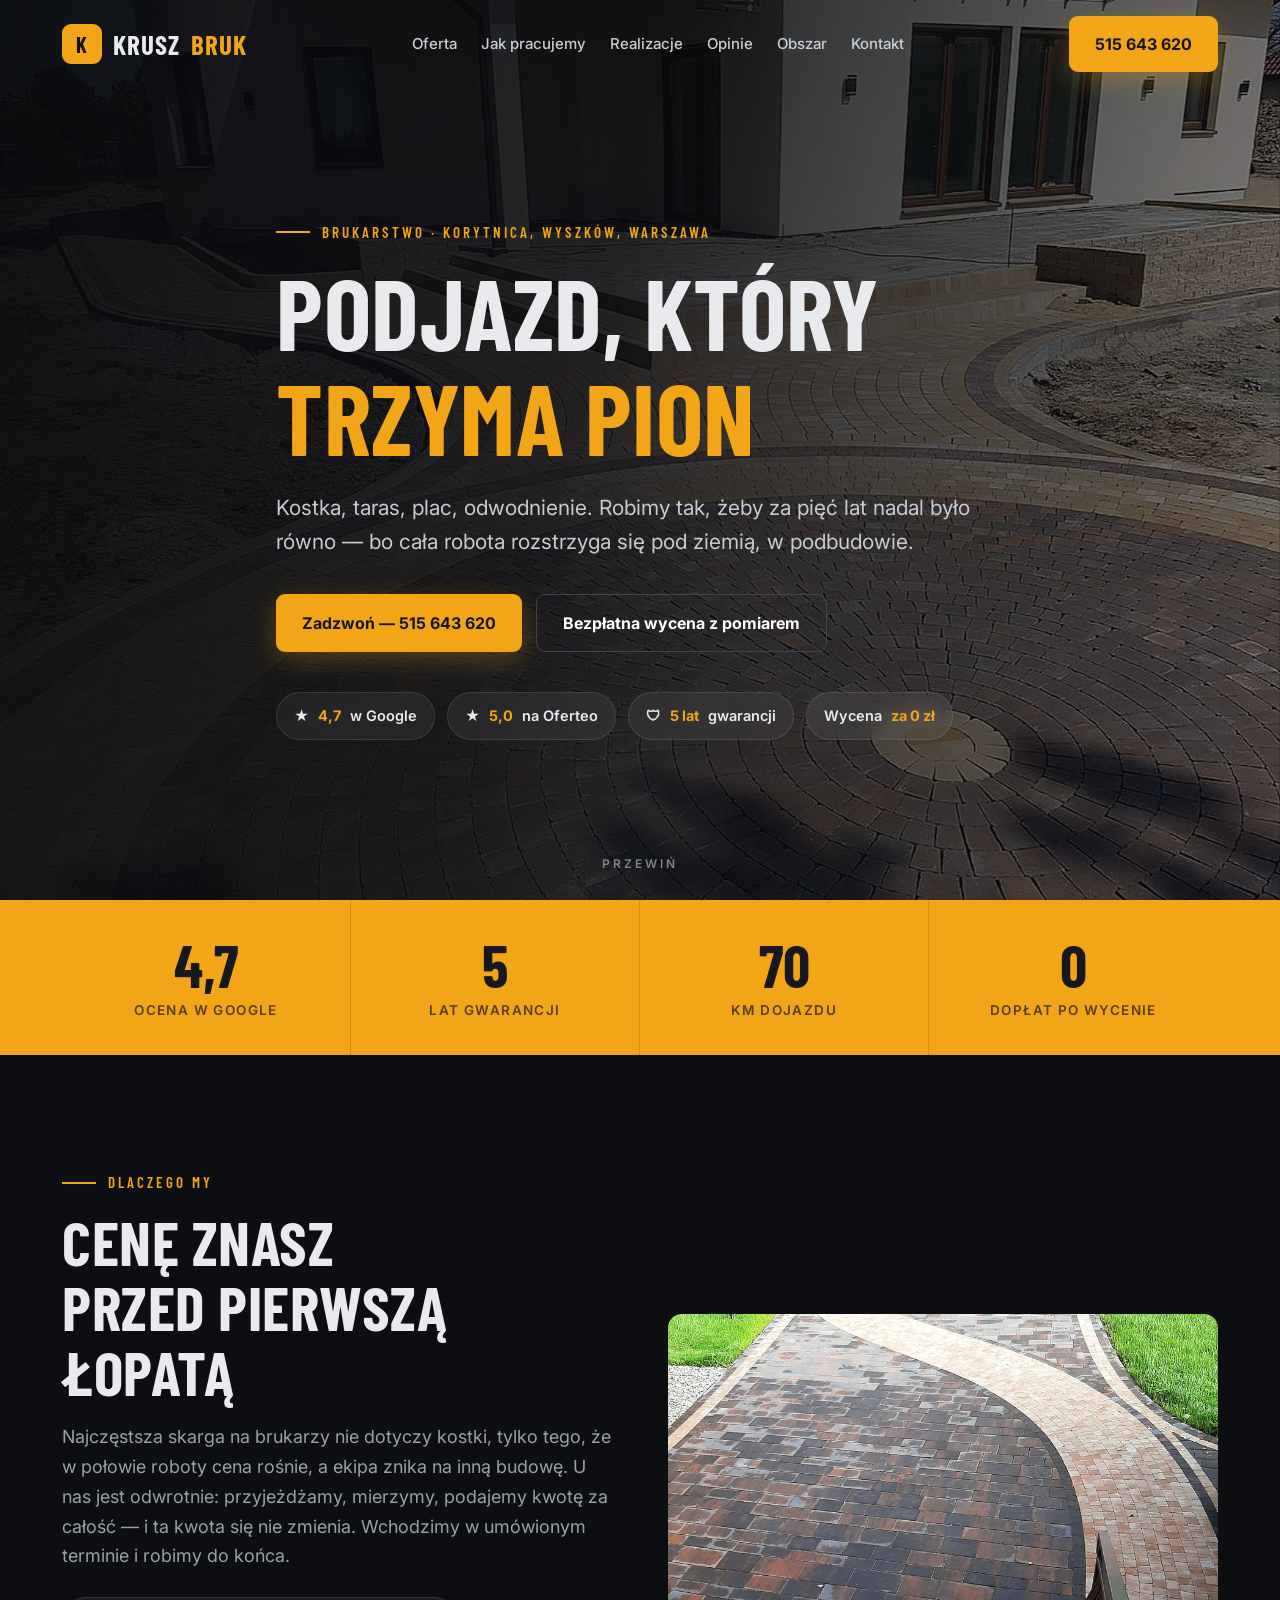
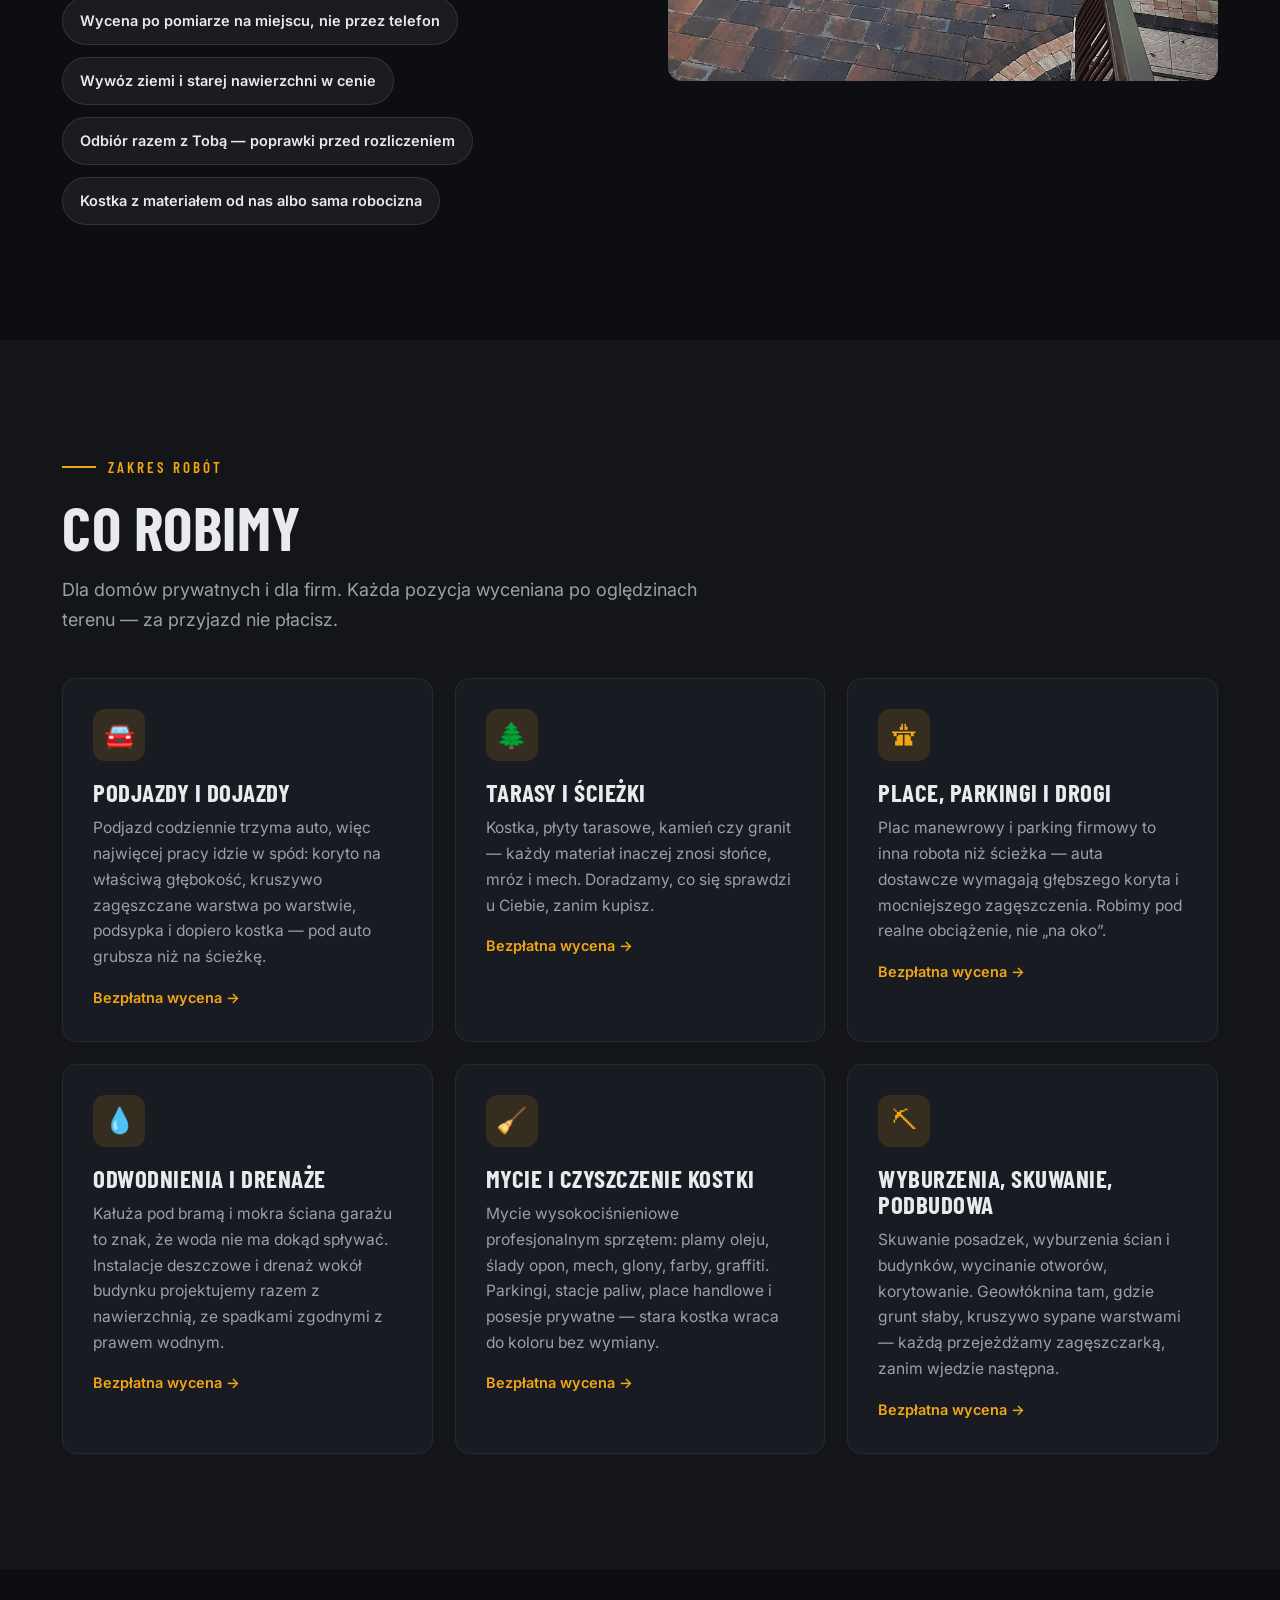
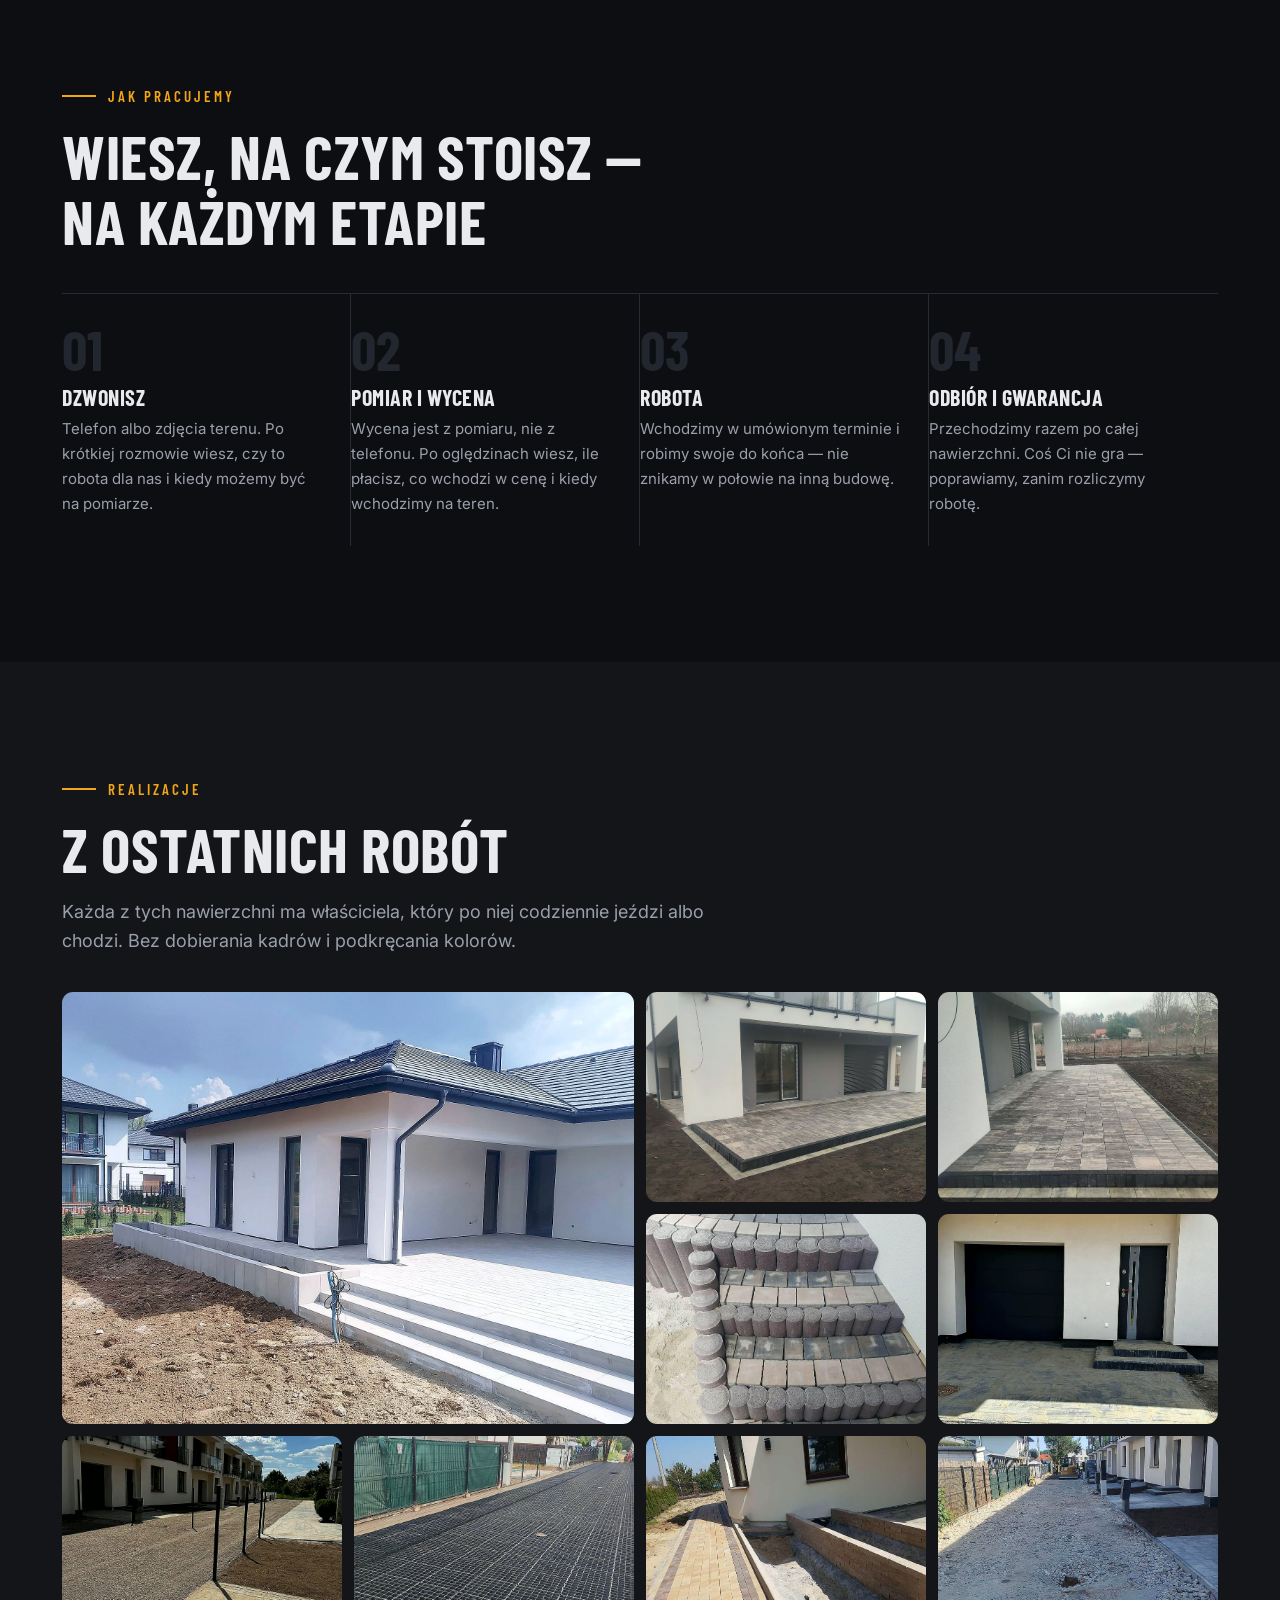
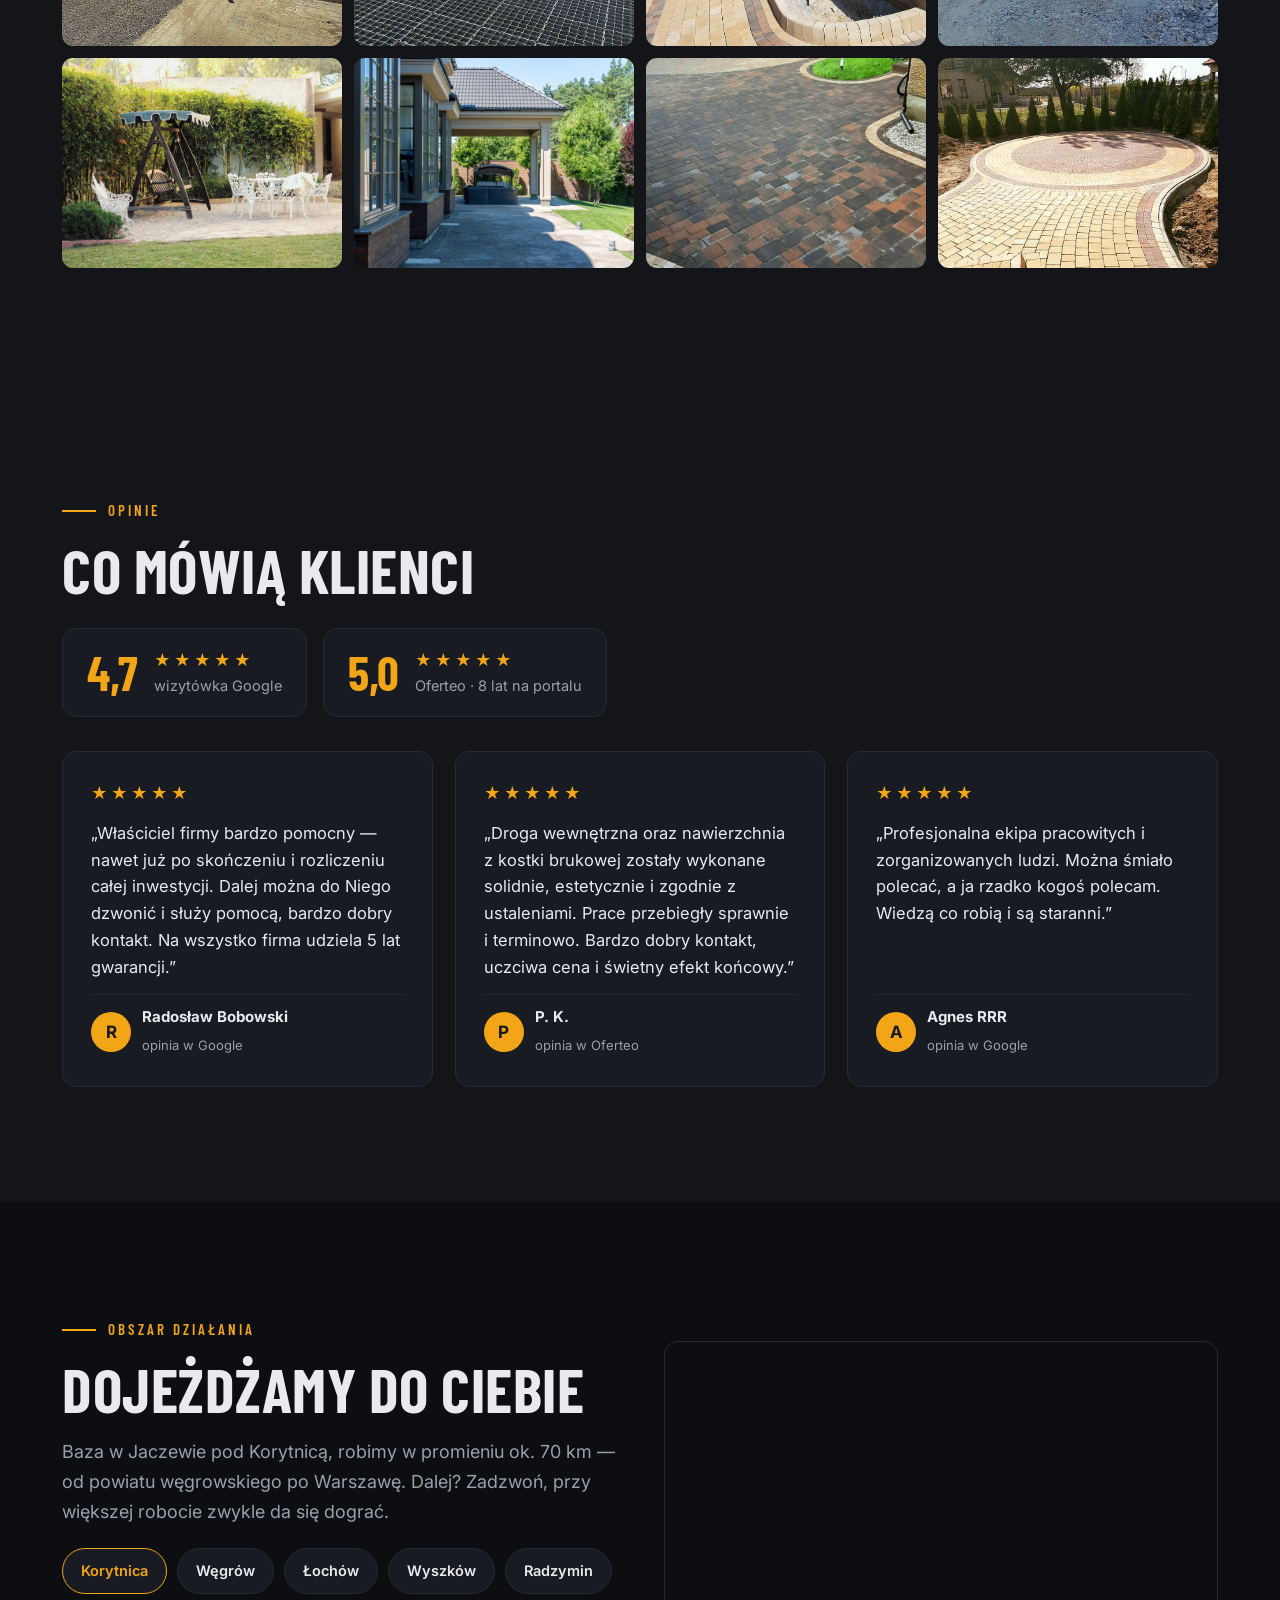
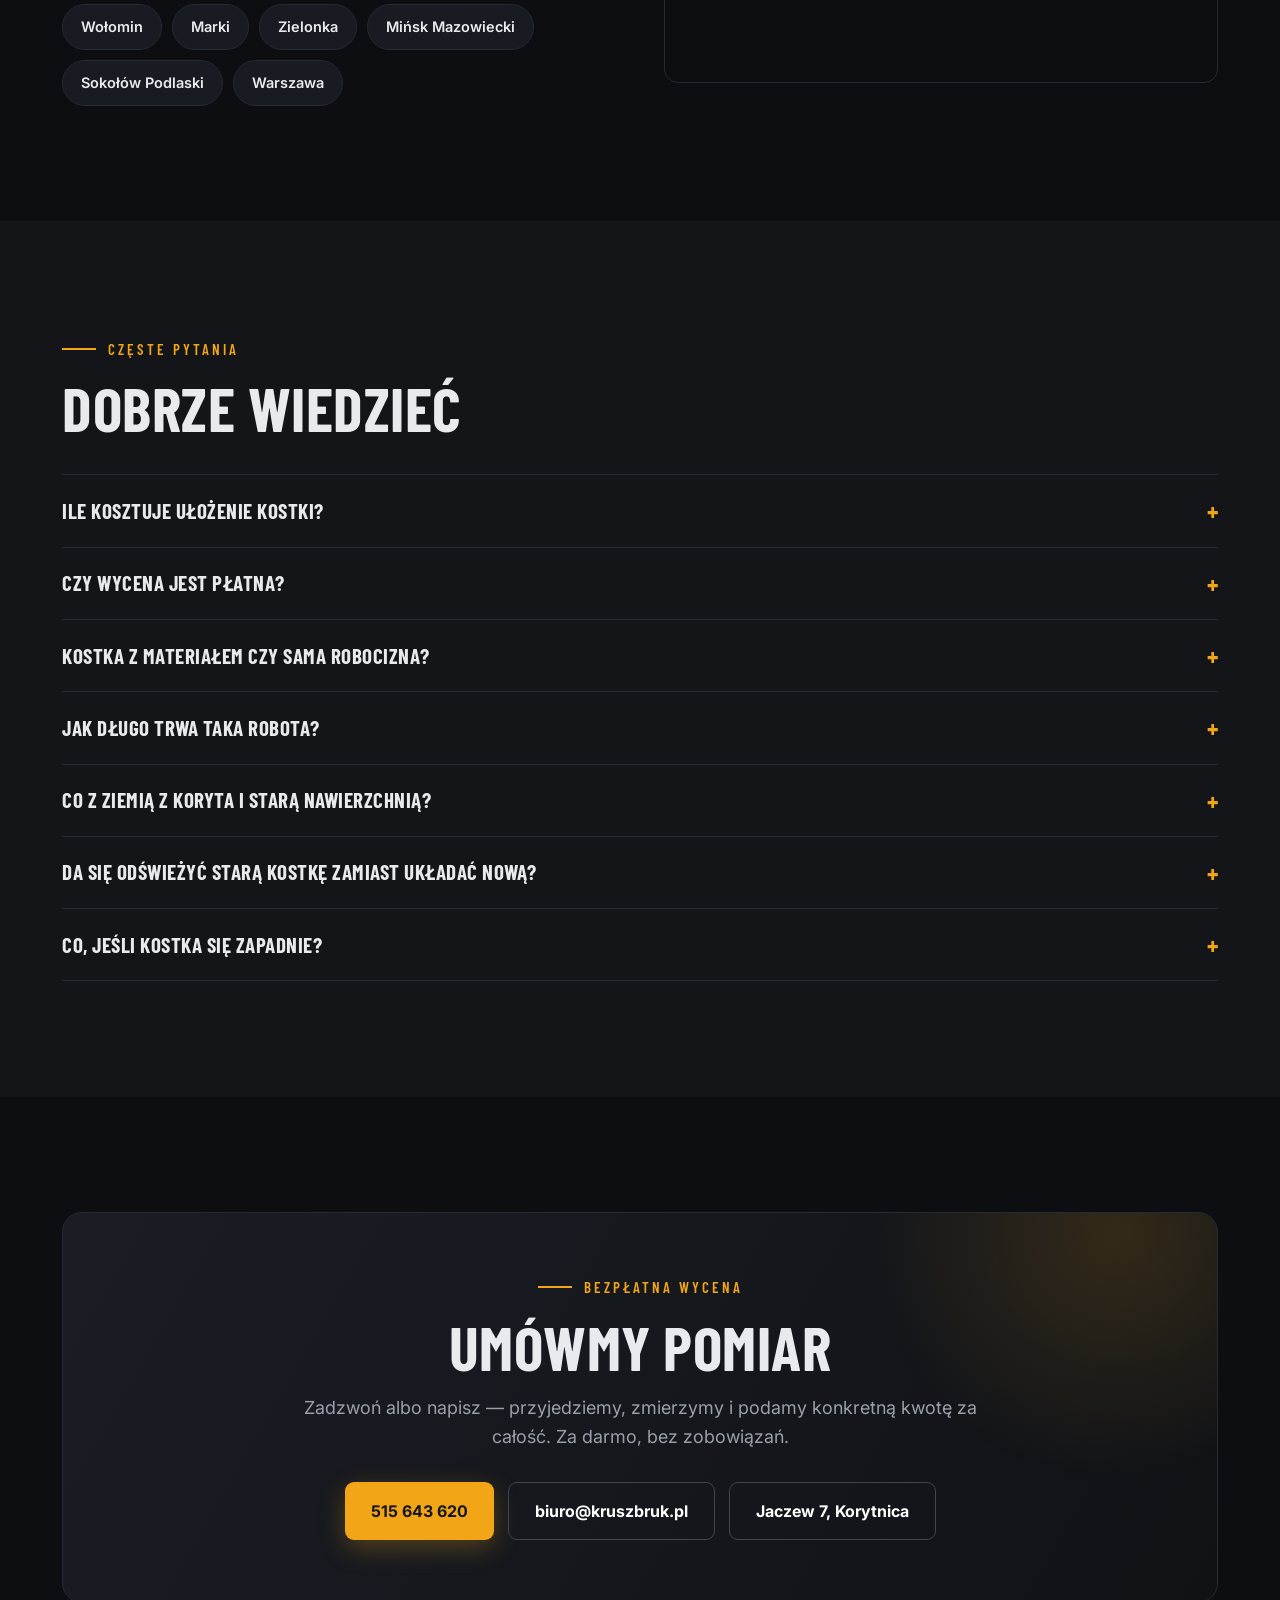
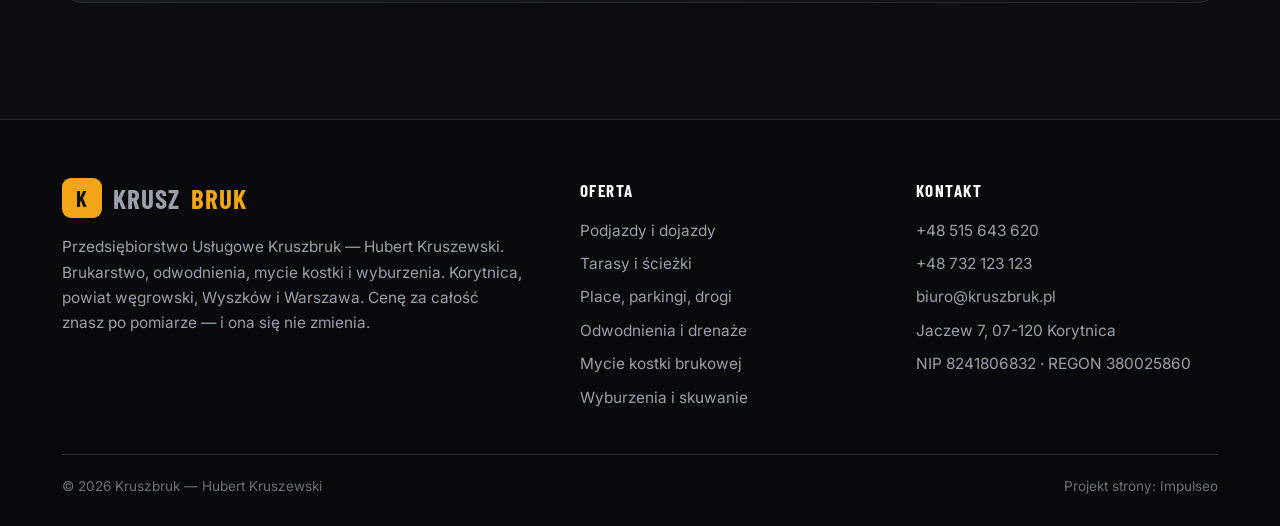
==== v2/index.html @ d5ac6b35 "Demo v2 dla Kruszbruk - pelna oferta z kruszbruk.pl, galeria realizacji, opinie Google+Oferteo Co-Au" ====
<!doctype html>
<html lang="pl">
<head>
<meta charset="utf-8">
<meta name="viewport" content="width=device-width,initial-scale=1">
<title>Kruszbruk — brukarstwo, podjazdy i place | Korytnica, Warszawa i okolice</title>
<meta name="description" content="Kruszbruk — Hubert Kruszewski. Kostka brukowa, podjazdy, tarasy, parkingi, odwodnienia, mycie kostki. Korytnica, Węgrów, Wyszków, Warszawa. Bezpłatna wycena z pomiarem, 5 lat gwarancji.">
<meta property="og:title" content="Kruszbruk — brukarstwo Korytnica i Warszawa">
<meta property="og:description" content="Podjazdy, tarasy, parkingi i odwodnienia z kostki. Cenę znasz po pomiarze — i w trakcie roboty już nie rośnie.">
<meta property="og:image" content="img/og.jpg">
<link rel="icon" href="img/logo.jpg">
<link rel="preconnect" href="https://fonts.googleapis.com">
<link rel="preconnect" href="https://fonts.gstatic.com" crossorigin>
<link href="https://fonts.googleapis.com/css2?family=Barlow+Condensed:wght@500;600;700&family=Inter:wght@400;500;600;700&display=swap" rel="stylesheet">
<style>
:root{
  --bg:#0d0e11; --bg2:#131519; --card:#181b21; --line:#262a33;
  --txt:#e9eaee; --muted:#9aa0ab; --acc:#f2a516; --acc2:#ffc04d;
  --max:1200px; --r:14px;
}
*{box-sizing:border-box;margin:0;padding:0}
html{scroll-behavior:smooth}
body{background:var(--bg);color:var(--txt);font-family:Inter,system-ui,sans-serif;font-size:17px;line-height:1.65;-webkit-font-smoothing:antialiased;overflow-x:hidden}
img{max-width:100%;display:block}
a{color:inherit;text-decoration:none}
.wrap{max-width:var(--max);margin:0 auto;padding:0 22px}
h1,h2,h3,.disp{font-family:'Barlow Condensed',Impact,sans-serif;font-weight:700;line-height:1.05;letter-spacing:.5px;text-transform:uppercase}
h2{font-size:clamp(34px,5.5vw,62px)}
.eyebrow{font-family:'Barlow Condensed',sans-serif;text-transform:uppercase;letter-spacing:3px;font-size:15px;font-weight:600;color:var(--acc);display:flex;align-items:center;gap:12px;margin-bottom:14px}
.eyebrow::before{content:"";width:34px;height:2px;background:var(--acc)}
.lead{color:var(--muted);font-size:18px;max-width:62ch}
section{padding:clamp(64px,9vw,120px) 0;position:relative}

header{position:fixed;inset:0 0 auto 0;z-index:50;transition:.35s;padding:16px 0}
header.on{background:rgba(13,14,17,.93);backdrop-filter:blur(14px);border-bottom:1px solid var(--line);padding:10px 0}
.nav{display:flex;align-items:center;justify-content:space-between;gap:20px;position:relative}
.brand{display:flex;align-items:center;gap:11px;font-family:'Barlow Condensed',sans-serif;font-size:27px;font-weight:700;text-transform:uppercase;letter-spacing:1px}
.brand span{color:var(--acc)}
.brand i{width:40px;height:40px;border-radius:9px;background:var(--acc);display:grid;place-items:center;color:#111;font-style:normal;font-size:22px}
.menu{display:flex;gap:24px;font-size:15px;font-weight:500}
.menu a{color:#c9cdd6;transition:.2s;position:relative;padding:4px 0}
.menu a::after{content:"";position:absolute;left:0;bottom:0;width:0;height:2px;background:var(--acc);transition:.25s}
.menu a:hover{color:#fff}.menu a:hover::after{width:100%}
.btn{display:inline-flex;align-items:center;justify-content:center;gap:9px;font-weight:700;padding:15px 26px;border-radius:9px;transition:.22s;font-size:16px;border:0;cursor:pointer;white-space:nowrap}
.btn-p{background:var(--acc);color:#14161a;box-shadow:0 8px 26px rgba(242,165,22,.28)}
.btn-p:hover{background:var(--acc2);transform:translateY(-2px);box-shadow:0 12px 32px rgba(242,165,22,.4)}
.btn-g{border:1.5px solid #40454f;color:#fff}
.btn-g:hover{border-color:var(--acc);color:var(--acc)}
.burger{display:none;background:none;border:0;color:#fff;font-size:28px;cursor:pointer}

.hero{min-height:100svh;display:flex;align-items:center;position:relative;padding:130px 0 70px;overflow:hidden}
.hero-bg{position:absolute;inset:0;z-index:-2}
.hero-bg img{width:100%;height:100%;object-fit:cover;transform:scale(1.06);animation:kb 22s ease-out forwards}
@keyframes kb{to{transform:scale(1)}}
.hero-bg::after{content:"";position:absolute;inset:0;background:linear-gradient(105deg,rgba(10,11,14,.96) 0%,rgba(10,11,14,.87) 45%,rgba(10,11,14,.42) 100%)}
.hero h1{font-size:clamp(44px,8vw,100px);margin:8px 0 22px;max-width:16ch}
.hero h1 em{font-style:normal;color:var(--acc);display:block}
.hero p{font-size:clamp(17px,2vw,21px);color:#c6cad2;max-width:56ch;margin-bottom:34px}
.hero-cta{display:flex;gap:14px;flex-wrap:wrap;margin-bottom:40px}
.badges{display:flex;gap:12px;flex-wrap:wrap}
.badge{display:flex;align-items:center;gap:9px;background:rgba(255,255,255,.06);border:1px solid rgba(255,255,255,.11);backdrop-filter:blur(8px);padding:11px 17px;border-radius:100px;font-size:14.5px;font-weight:600}
.badge b{color:var(--acc)}
.scroll-hint{position:absolute;bottom:26px;left:50%;transform:translateX(-50%);font-size:12px;letter-spacing:3px;color:#7d838f;text-transform:uppercase;font-weight:600;animation:bob 2.2s infinite}
@keyframes bob{0%,100%{transform:translate(-50%,0)}50%{transform:translate(-50%,9px)}}

.stats{background:var(--acc);color:#16181c}
.stats .wrap{display:grid;grid-template-columns:repeat(4,1fr)}
.stat{padding:34px 18px;text-align:center;border-right:1px solid rgba(0,0,0,.13)}
.stat:last-child{border-right:0}
.stat .n{font-family:'Barlow Condensed',sans-serif;font-size:clamp(38px,5vw,60px);font-weight:700;line-height:1}
.stat .l{font-size:13.5px;font-weight:600;text-transform:uppercase;letter-spacing:1.4px;opacity:.72;margin-top:5px}

.grid{display:grid;gap:22px}
.g3{grid-template-columns:repeat(3,1fr)}
.g2{grid-template-columns:repeat(2,1fr)}
.card{background:var(--card);border:1px solid var(--line);border-radius:var(--r);padding:30px;transition:.28s;position:relative;overflow:hidden}
.card::before{content:"";position:absolute;left:0;top:0;height:3px;width:0;background:var(--acc);transition:.35s}
.card:hover{transform:translateY(-6px);border-color:#3a404b;background:#1c1f26}
.card:hover::before{width:100%}
.card .ico{width:52px;height:52px;border-radius:12px;background:rgba(242,165,22,.13);color:var(--acc);display:grid;place-items:center;font-size:25px;margin-bottom:18px}
.card h3{font-size:25px;margin-bottom:10px}
.card p{color:var(--muted);font-size:15.6px}
.card .more{color:var(--acc);font-weight:600;font-size:14.5px;margin-top:16px;display:inline-block}

.steps{counter-reset:s;display:grid;grid-template-columns:repeat(4,1fr);border-top:1px solid var(--line)}
.step{padding:30px 26px 30px 0;border-right:1px solid var(--line)}
.step:last-child{border-right:0}
.step::before{counter-increment:s;content:"0" counter(s);font-family:'Barlow Condensed',sans-serif;font-size:56px;font-weight:700;color:#22262e;line-height:.9;display:block;margin-bottom:12px;transition:.3s}
.step:hover::before{color:var(--acc)}
.step h3{font-size:22px;margin-bottom:8px}
.step p{color:var(--muted);font-size:15px}

.gal{display:grid;grid-template-columns:repeat(4,1fr);gap:12px}
.gi{position:relative;overflow:hidden;border-radius:11px;cursor:pointer;aspect-ratio:4/3;background:#1a1d23}
.gi img{width:100%;height:100%;object-fit:cover;transition:.55s}
.gi:hover img{transform:scale(1.09)}
.gi::after{content:"";position:absolute;inset:0;background:linear-gradient(transparent 55%,rgba(0,0,0,.75));opacity:0;transition:.35s}
.gi:hover::after{opacity:1}
.gi.big{grid-column:span 2;grid-row:span 2;aspect-ratio:auto}
.gi .tag{position:absolute;left:14px;bottom:12px;font-size:13.5px;font-weight:600;opacity:0;transform:translateY(8px);transition:.35s;z-index:2}
.gi:hover .tag{opacity:1;transform:none}

.op{background:var(--bg2)}
.rev{background:var(--card);border:1px solid var(--line);border-radius:var(--r);padding:28px;display:flex;flex-direction:column;gap:14px}
.stars{color:var(--acc);letter-spacing:3px;font-size:16px}
.rev p{font-size:16.5px;line-height:1.62}
.rev .who{display:flex;align-items:center;gap:11px;margin-top:auto;padding-top:10px;border-top:1px solid var(--line)}
.av{width:40px;height:40px;border-radius:50%;background:var(--acc);color:#16181c;display:grid;place-items:center;font-weight:700;flex:0 0 auto}
.who b{display:block;font-size:15px}
.who span{font-size:13px;color:var(--muted)}
.scores{display:flex;gap:16px;flex-wrap:wrap;margin:26px 0 34px}
.gscore{display:flex;align-items:center;gap:16px;background:var(--card);border:1px solid var(--line);border-radius:var(--r);padding:18px 24px}
.gscore .big{font-family:'Barlow Condensed',sans-serif;font-size:48px;font-weight:700;line-height:1;color:var(--acc)}

.faq{border-top:1px solid var(--line)}
.q{border-bottom:1px solid var(--line);padding:22px 0;cursor:pointer}
.q h3{font-size:21px;display:flex;justify-content:space-between;align-items:center;gap:16px;transition:.2s}
.q h3 i{font-style:normal;color:var(--acc);font-size:26px;transition:.3s;flex:0 0 auto}
.q.open h3 i{transform:rotate(45deg)}
.q:hover h3{color:var(--acc)}
.q .a{max-height:0;overflow:hidden;transition:.4s;color:var(--muted)}
.q.open .a{max-height:400px;padding-top:12px}

.cta{background:linear-gradient(120deg,#1a1d24,#101216);border:1px solid var(--line);border-radius:20px;padding:clamp(34px,5vw,62px);text-align:center;position:relative;overflow:hidden}
.cta::before{content:"";position:absolute;width:520px;height:520px;background:radial-gradient(circle,rgba(242,165,22,.15),transparent 68%);top:-240px;right:-160px}
.cta h2{margin-bottom:14px}
.cta .lead{margin:0 auto 30px}
.cta .eyebrow{justify-content:center}

.area{display:flex;flex-wrap:wrap;gap:10px;margin-top:22px}
.chip{border:1px solid var(--line);background:var(--card);padding:10px 18px;border-radius:100px;font-size:14.5px;font-weight:600}
.chip.hot{border-color:var(--acc);color:var(--acc)}

footer{background:#08090b;border-top:1px solid var(--line);padding:56px 0 28px}
.fgrid{display:grid;grid-template-columns:1.6fr 1fr 1fr;gap:34px;margin-bottom:36px}
footer h4{font-family:'Barlow Condensed',sans-serif;text-transform:uppercase;letter-spacing:1.5px;font-size:17px;margin-bottom:14px;color:#fff}
footer a,footer p,footer li{color:var(--muted);font-size:15.4px}
footer a:hover{color:var(--acc)}
footer li{list-style:none;margin-bottom:8px}
.fbot{border-top:1px solid var(--line);padding-top:20px;display:flex;justify-content:space-between;flex-wrap:wrap;gap:10px;font-size:13.6px;color:#6b7079}

.callbar{position:fixed;left:0;right:0;bottom:0;z-index:60;display:none;gap:1px;background:var(--line)}
.callbar a{flex:1;padding:15px;text-align:center;font-weight:700;background:var(--acc);color:#14161a;font-size:16px}
.callbar a.alt{background:#1b1e25;color:#fff}

.lb{position:fixed;inset:0;background:rgba(6,7,9,.96);z-index:100;display:none;align-items:center;justify-content:center;padding:24px}
.lb.on{display:flex}
.lb img{max-width:94vw;max-height:88vh;border-radius:10px}
.lb .x{position:absolute;top:20px;right:26px;font-size:38px;color:#fff;cursor:pointer;line-height:1}
.lb .nv{position:absolute;top:50%;transform:translateY(-50%);font-size:44px;color:#fff;cursor:pointer;padding:14px;user-select:none;opacity:.75}
.lb .nv:hover{opacity:1}
.lb .prev{left:14px}.lb .next{right:14px}

.rv{opacity:0;transform:translateY(26px);transition:.7s cubic-bezier(.2,.7,.3,1)}
.rv.in{opacity:1;transform:none}

@media(max-width:960px){
  .g3,.g2{grid-template-columns:1fr}
  .steps{grid-template-columns:1fr 1fr}
  .step{border-right:0;border-bottom:1px solid var(--line);padding-right:18px}
  .gal{grid-template-columns:1fr 1fr}
  .gi.big{grid-column:span 2;grid-row:span 1;aspect-ratio:4/3}
  .fgrid{grid-template-columns:1fr}
  .menu{display:none}
  .nav>.btn{display:none}
  .burger{display:block}
  .callbar{display:flex}
  body{padding-bottom:54px}
  .stats .wrap{grid-template-columns:1fr 1fr}
  .stat{border-bottom:1px solid rgba(0,0,0,.13)}
  .menu.open{display:flex;position:absolute;top:58px;left:0;right:0;flex-direction:column;background:#101217;border:1px solid var(--line);border-radius:12px;padding:18px 22px;gap:14px}
}
</style>
</head>
<body>

<header id="hd">
  <div class="wrap nav">
    <a href="#" class="brand"><i>K</i>Krusz<span>bruk</span></a>
    <nav class="menu" id="mn">
      <a href="#oferta">Oferta</a>
      <a href="#jak">Jak pracujemy</a>
      <a href="#realizacje">Realizacje</a>
      <a href="#opinie">Opinie</a>
      <a href="#obszar">Obszar</a>
      <a href="#kontakt">Kontakt</a>
    </nav>
    <a href="tel:+48515643620" class="btn btn-p">515 643 620</a>
    <button class="burger" onclick="document.getElementById('mn').classList.toggle('open')">&#9776;</button>
  </div>
</header>

<div class="hero">
  <div class="hero-bg"><img src="img/hero.jpg" alt="Podjazd z kostki brukowej — realizacja Kruszbruk"></div>
  <div class="wrap">
    <div class="eyebrow">Brukarstwo &middot; Korytnica, Wyszków, Warszawa</div>
    <h1>Podjazd, który<em>trzyma pion</em></h1>
    <p>Kostka, taras, plac, odwodnienie. Robimy tak, żeby za pięć lat nadal było równo — bo cała robota rozstrzyga się pod ziemią, w podbudowie.</p>
    <div class="hero-cta">
      <a href="tel:+48515643620" class="btn btn-p">Zadzwoń — 515 643 620</a>
      <a href="#kontakt" class="btn btn-g">Bezpłatna wycena z pomiarem</a>
    </div>
    <div class="badges">
      <div class="badge">&#9733; <b>4,7</b> w Google</div>
      <div class="badge">&#9733; <b>5,0</b> na Oferteo</div>
      <div class="badge">&#128737; <b>5 lat</b> gwarancji</div>
      <div class="badge">Wycena <b>za 0 zł</b></div>
    </div>
  </div>
  <div class="scroll-hint">przewiń</div>
</div>

<div class="stats">
  <div class="wrap">
    <div class="stat"><div class="n" data-c="4.7">0</div><div class="l">ocena w Google</div></div>
    <div class="stat"><div class="n" data-c="5">0</div><div class="l">lat gwarancji</div></div>
    <div class="stat"><div class="n" data-c="70">0</div><div class="l">km dojazdu</div></div>
    <div class="stat"><div class="n" data-c="0">0</div><div class="l">dopłat po wycenie</div></div>
  </div>
</div>

<section>
  <div class="wrap grid g2" style="align-items:center;gap:56px">
    <div class="rv">
      <div class="eyebrow">Dlaczego my</div>
      <h2>Cenę znasz<br>przed pierwszą łopatą</h2>
      <p class="lead" style="margin-top:18px">Najczęstsza skarga na brukarzy nie dotyczy kostki, tylko tego, że w połowie roboty cena rośnie, a ekipa znika na inną budowę. U nas jest odwrotnie: przyjeżdżamy, mierzymy, podajemy kwotę za całość — i ta kwota się nie zmienia. Wchodzimy w umówionym terminie i robimy do końca.</p>
      <div class="grid" style="gap:12px;margin-top:26px">
        <div class="badge" style="width:fit-content">Wycena po pomiarze na miejscu, nie przez telefon</div>
        <div class="badge" style="width:fit-content">Wywóz ziemi i starej nawierzchni w cenie</div>
        <div class="badge" style="width:fit-content">Odbiór razem z Tobą — poprawki przed rozliczeniem</div>
        <div class="badge" style="width:fit-content">Kostka z materiałem od nas albo sama robocizna</div>
      </div>
    </div>
    <div class="rv"><img src="img/about.jpg" alt="Ekipa Kruszbruk przy układaniu kostki brukowej" style="border-radius:var(--r);width:100%"></div>
  </div>
</section>

<section id="oferta" style="background:var(--bg2)">
  <div class="wrap">
    <div class="rv" style="margin-bottom:44px">
      <div class="eyebrow">Zakres robót</div>
      <h2>Co robimy</h2>
      <p class="lead" style="margin-top:16px">Dla domów prywatnych i dla firm. Każda pozycja wyceniana po oględzinach terenu — za przyjazd nie płacisz.</p>
    </div>
    <div class="grid g3">
      <div class="card rv"><div class="ico">&#128664;</div><h3>Podjazdy i dojazdy</h3><p>Podjazd codziennie trzyma auto, więc najwięcej pracy idzie w spód: koryto na właściwą głębokość, kruszywo zagęszczane warstwa po warstwie, podsypka i dopiero kostka — pod auto grubsza niż na ścieżkę.</p><span class="more">Bezpłatna wycena &rarr;</span></div>
      <div class="card rv"><div class="ico">&#127794;</div><h3>Tarasy i ścieżki</h3><p>Kostka, płyty tarasowe, kamień czy granit — każdy materiał inaczej znosi słońce, mróz i mech. Doradzamy, co się sprawdzi u Ciebie, zanim kupisz.</p><span class="more">Bezpłatna wycena &rarr;</span></div>
      <div class="card rv"><div class="ico">&#128739;</div><h3>Place, parkingi i drogi</h3><p>Plac manewrowy i parking firmowy to inna robota niż ścieżka — auta dostawcze wymagają głębszego koryta i mocniejszego zagęszczenia. Robimy pod realne obciążenie, nie „na oko”.</p><span class="more">Bezpłatna wycena &rarr;</span></div>
      <div class="card rv"><div class="ico">&#128167;</div><h3>Odwodnienia i drenaże</h3><p>Kałuża pod bramą i mokra ściana garażu to znak, że woda nie ma dokąd spływać. Instalacje deszczowe i drenaż wokół budynku projektujemy razem z nawierzchnią, ze spadkami zgodnymi z prawem wodnym.</p><span class="more">Bezpłatna wycena &rarr;</span></div>
      <div class="card rv"><div class="ico">&#129529;</div><h3>Mycie i czyszczenie kostki</h3><p>Mycie wysokociśnieniowe profesjonalnym sprzętem: plamy oleju, ślady opon, mech, glony, farby, graffiti. Parkingi, stacje paliw, place handlowe i posesje prywatne — stara kostka wraca do koloru bez wymiany.</p><span class="more">Bezpłatna wycena &rarr;</span></div>
      <div class="card rv"><div class="ico">&#9935;</div><h3>Wyburzenia, skuwanie, podbudowa</h3><p>Skuwanie posadzek, wyburzenia ścian i budynków, wycinanie otworów, korytowanie. Geowłóknina tam, gdzie grunt słaby, kruszywo sypane warstwami — każdą przejeżdżamy zagęszczarką, zanim wjedzie następna.</p><span class="more">Bezpłatna wycena &rarr;</span></div>
    </div>
  </div>
</section>

<section id="jak">
  <div class="wrap">
    <div class="rv" style="margin-bottom:40px">
      <div class="eyebrow">Jak pracujemy</div>
      <h2>Wiesz, na czym stoisz —<br>na każdym etapie</h2>
    </div>
    <div class="steps rv">
      <div class="step"><h3>Dzwonisz</h3><p>Telefon albo zdjęcia terenu. Po krótkiej rozmowie wiesz, czy to robota dla nas i kiedy możemy być na pomiarze.</p></div>
      <div class="step"><h3>Pomiar i wycena</h3><p>Wycena jest z pomiaru, nie z telefonu. Po oględzinach wiesz, ile płacisz, co wchodzi w cenę i kiedy wchodzimy na teren.</p></div>
      <div class="step"><h3>Robota</h3><p>Wchodzimy w umówionym terminie i robimy swoje do końca — nie znikamy w połowie na inną budowę.</p></div>
      <div class="step"><h3>Odbiór i gwarancja</h3><p>Przechodzimy razem po całej nawierzchni. Coś Ci nie gra — poprawiamy, zanim rozliczymy robotę.</p></div>
    </div>
  </div>
</section>

<section id="realizacje" style="background:var(--bg2)">
  <div class="wrap">
    <div class="rv" style="margin-bottom:36px">
      <div class="eyebrow">Realizacje</div>
      <h2>Z ostatnich robót</h2>
      <p class="lead" style="margin-top:16px">Każda z tych nawierzchni ma właściciela, który po niej codziennie jeździ albo chodzi. Bez dobierania kadrów i podkręcania kolorów.</p>
    </div>
    <div class="gal rv" id="gal">
      <div class="gi big"><img src="img/g3.jpg" alt="Podjazd z kostki brukowej"><span class="tag">Podjazd do garażu</span></div>
      <div class="gi"><img src="img/g4.jpg" alt="Taras z kostki brukowej"><span class="tag">Taras</span></div>
      <div class="gi"><img src="img/g5.jpg" alt="Ścieżka wokół domu z kostki"><span class="tag">Ścieżka wokół domu</span></div>
      <div class="gi"><img src="img/g6.jpg" alt="Plac utwardzony kostką"><span class="tag">Plac</span></div>
      <div class="gi"><img src="img/g7.jpg" alt="Dojazd do posesji"><span class="tag">Dojazd do posesji</span></div>
      <div class="gi"><img src="img/g8.jpg" alt="Obrzeża i palisada"><span class="tag">Obrzeża i palisady</span></div>
      <div class="gi"><img src="img/g9.jpg" alt="Kostka brukowa przy domu"><span class="tag">Otoczenie domu</span></div>
      <div class="gi"><img src="img/g10.jpg" alt="Parking z kostki brukowej"><span class="tag">Parking</span></div>
      <div class="gi"><img src="img/g11.jpg" alt="Podjazd z kostki brukowej"><span class="tag">Podjazd</span></div>
      <div class="gi"><img src="img/g12.jpg" alt="Nawierzchnia z kostki"><span class="tag">Nawierzchnia</span></div>
      <div class="gi"><img src="img/g14.jpg" alt="Realizacja Kruszbruk"><span class="tag">Realizacja</span></div>
      <div class="gi"><img src="img/g1.jpg" alt="Realizacja Kruszbruk"><span class="tag">Realizacja</span></div>
      <div class="gi"><img src="img/g2.jpg" alt="Realizacja Kruszbruk"><span class="tag">Realizacja</span></div>
    </div>
  </div>
</section>

<section id="opinie" class="op">
  <div class="wrap">
    <div class="rv">
      <div class="eyebrow">Opinie</div>
      <h2>Co mówią klienci</h2>
      <div class="scores">
        <div class="gscore"><div class="big">4,7</div><div><div class="stars">&#9733;&#9733;&#9733;&#9733;&#9733;</div><div style="font-size:14.5px;color:var(--muted)">wizytówka Google</div></div></div>
        <div class="gscore"><div class="big">5,0</div><div><div class="stars">&#9733;&#9733;&#9733;&#9733;&#9733;</div><div style="font-size:14.5px;color:var(--muted)">Oferteo &middot; 8 lat na portalu</div></div></div>
      </div>
    </div>
    <div class="grid g3">
      <div class="rev rv"><div class="stars">&#9733;&#9733;&#9733;&#9733;&#9733;</div><p>„Właściciel firmy bardzo pomocny — nawet już po skończeniu i rozliczeniu całej inwestycji. Dalej można do Niego dzwonić i służy pomocą, bardzo dobry kontakt. Na wszystko firma udziela 5 lat gwarancji.”</p><div class="who"><div class="av">R</div><div><b>Radosław Bobowski</b><span>opinia w Google</span></div></div></div>
      <div class="rev rv"><div class="stars">&#9733;&#9733;&#9733;&#9733;&#9733;</div><p>„Droga wewnętrzna oraz nawierzchnia z kostki brukowej zostały wykonane solidnie, estetycznie i zgodnie z ustaleniami. Prace przebiegły sprawnie i terminowo. Bardzo dobry kontakt, uczciwa cena i świetny efekt końcowy.”</p><div class="who"><div class="av">P</div><div><b>P. K.</b><span>opinia w Oferteo</span></div></div></div>
      <div class="rev rv"><div class="stars">&#9733;&#9733;&#9733;&#9733;&#9733;</div><p>„Profesjonalna ekipa pracowitych i zorganizowanych ludzi. Można śmiało polecać, a ja rzadko kogoś polecam. Wiedzą co robią i są staranni.”</p><div class="who"><div class="av">A</div><div><b>Agnes RRR</b><span>opinia w Google</span></div></div></div>
    </div>
  </div>
</section>

<section id="obszar">
  <div class="wrap grid g2" style="gap:48px;align-items:center">
    <div class="rv">
      <div class="eyebrow">Obszar działania</div>
      <h2>Dojeżdżamy do Ciebie</h2>
      <p class="lead" style="margin-top:16px">Baza w Jaczewie pod Korytnicą, robimy w promieniu ok. 70 km — od powiatu węgrowskiego po Warszawę. Dalej? Zadzwoń, przy większej robocie zwykle da się dograć.</p>
      <div class="area">
        <span class="chip hot">Korytnica</span><span class="chip">Węgrów</span><span class="chip">Łochów</span>
        <span class="chip">Wyszków</span><span class="chip">Radzymin</span><span class="chip">Wołomin</span>
        <span class="chip">Marki</span><span class="chip">Zielonka</span><span class="chip">Mińsk Mazowiecki</span>
        <span class="chip">Sokołów Podlaski</span><span class="chip">Warszawa</span>
      </div>
    </div>
    <div class="rv" style="border-radius:var(--r);overflow:hidden;border:1px solid var(--line)">
      <iframe title="Mapa — Kruszbruk, Jaczew 7, Korytnica" src="https://www.google.com/maps?q=Jaczew%207,%2007-120%20Korytnica&output=embed" width="100%" height="340" style="border:0;display:block;filter:grayscale(.35) contrast(1.05)" loading="lazy"></iframe>
    </div>
  </div>
</section>

<section style="background:var(--bg2)">
  <div class="wrap">
    <div class="rv" style="margin-bottom:34px">
      <div class="eyebrow">Częste pytania</div>
      <h2>Dobrze wiedzieć</h2>
    </div>
    <div class="faq rv">
      <div class="q"><h3>Ile kosztuje ułożenie kostki?<i>+</i></h3><div class="a"><p>Zależy od terenu i materiału — inna cena wychodzi na piasku, inna tam, gdzie trzeba głębiej korytować i wywozić ziemię. Dlatego cenę podajemy dopiero po pomiarze — i w trakcie roboty ona już nie rośnie.</p></div></div>
      <div class="q"><h3>Czy wycena jest płatna?<i>+</i></h3><div class="a"><p>Nie. Za przyjazd i pomiar w Korytnicy i okolicy nie płacisz. Decyzję podejmujesz po poznaniu ceny, nie przed.</p></div></div>
      <div class="q"><h3>Kostka z materiałem czy sama robocizna?<i>+</i></h3><div class="a"><p>Oba układy są w porządku. Z materiałem od nas masz jedną cenę i jednego odpowiedzialnego za całość; z powierzonym — najpierw go obejrzymy, bo nie każda kostka nadaje się pod auto.</p></div></div>
      <div class="q"><h3>Jak długo trwa taka robota?<i>+</i></h3><div class="a"><p>Ścieżka to kilka dni, duży podjazd z korytowaniem — dłużej. Przy wycenie dostajesz termin wejścia i termin odbioru; między nimi robota idzie ciągiem, bez tygodniowych przerw.</p></div></div>
      <div class="q"><h3>Co z ziemią z koryta i starą nawierzchnią?<i>+</i></h3><div class="a"><p>Wywóz jest w wycenie — po robocie nie zostaje hałda ziemi ani sterta starego betonu. Chcesz zatrzymać ziemię na podniesienie ogrodu? Powiedz przy pomiarze, zostawimy ją tam, gdzie wskażesz.</p></div></div>
      <div class="q"><h3>Da się odświeżyć starą kostkę zamiast układać nową?<i>+</i></h3><div class="a"><p>Bardzo często tak. Mycie wysokociśnieniowe z profesjonalnym detergentem ściąga mech, glony, plamy oleju i ślady opon — kostka wraca do koloru za ułamek ceny nowej nawierzchni. Przy pomiarze mówimy wprost, czy w Twoim przypadku wystarczy mycie, czy trzeba przekładać.</p></div></div>
      <div class="q"><h3>Co, jeśli kostka się zapadnie?<i>+</i></h3><div class="a"><p>Dobrze zagęszczona podbudowa nie siada — ale jak coś się ruszy, wracamy i poprawiamy. Nasza wina — robimy za darmo; wjechało tam coś dużo cięższego, niż ustalaliśmy — mówimy wprost, co i za ile. Na robociznę dajemy 5 lat gwarancji.</p></div></div>
    </div>
  </div>
</section>

<section id="kontakt">
  <div class="wrap">
    <div class="cta rv">
      <div class="eyebrow">Bezpłatna wycena</div>
      <h2>Umówmy pomiar</h2>
      <p class="lead" style="text-align:center">Zadzwoń albo napisz — przyjedziemy, zmierzymy i podamy konkretną kwotę za całość. Za darmo, bez zobowiązań.</p>
      <div style="display:flex;gap:14px;justify-content:center;flex-wrap:wrap">
        <a href="tel:+48515643620" class="btn btn-p">515 643 620</a>
        <a href="mailto:biuro@kruszbruk.pl" class="btn btn-g">biuro@kruszbruk.pl</a>
        <a href="https://www.google.com/maps?q=Jaczew+7,+07-120+Korytnica" target="_blank" rel="noopener" class="btn btn-g">Jaczew 7, Korytnica</a>
      </div>
    </div>
  </div>
</section>

<footer>
  <div class="wrap">
    <div class="fgrid">
      <div>
        <a href="#" class="brand" style="margin-bottom:14px"><i>K</i>Krusz<span>bruk</span></a>
        <p style="max-width:46ch;margin-top:12px">Przedsiębiorstwo Usługowe Kruszbruk — Hubert Kruszewski. Brukarstwo, odwodnienia, mycie kostki i wyburzenia. Korytnica, powiat węgrowski, Wyszków i Warszawa. Cenę za całość znasz po pomiarze — i ona się nie zmienia.</p>
      </div>
      <div>
        <h4>Oferta</h4>
        <ul>
          <li><a href="#oferta">Podjazdy i dojazdy</a></li>
          <li><a href="#oferta">Tarasy i ścieżki</a></li>
          <li><a href="#oferta">Place, parkingi, drogi</a></li>
          <li><a href="#oferta">Odwodnienia i drenaże</a></li>
          <li><a href="#oferta">Mycie kostki brukowej</a></li>
          <li><a href="#oferta">Wyburzenia i skuwanie</a></li>
        </ul>
      </div>
      <div>
        <h4>Kontakt</h4>
        <ul>
          <li><a href="tel:+48515643620">+48 515 643 620</a></li>
          <li><a href="tel:+48732123123">+48 732 123 123</a></li>
          <li><a href="mailto:biuro@kruszbruk.pl">biuro@kruszbruk.pl</a></li>
          <li>Jaczew 7, 07-120 Korytnica</li>
          <li>NIP 8241806832 &middot; REGON 380025860</li>
        </ul>
      </div>
    </div>
    <div class="fbot"><span>&copy; 2026 Kruszbruk — Hubert Kruszewski</span><span>Projekt strony: Impulseo</span></div>
  </div>
</footer>

<div class="callbar">
  <a href="tel:+48515643620">Zadzwoń</a>
  <a href="#kontakt" class="alt">Bezpłatna wycena</a>
</div>

<div class="lb" id="lb"><span class="x" onclick="lbClose()">&times;</span><span class="nv prev" onclick="lbMove(-1)">&lsaquo;</span><img id="lbimg" src="" alt="Realizacja Kruszbruk"><span class="nv next" onclick="lbMove(1)">&rsaquo;</span></div>

<script>
addEventListener('scroll',function(){document.getElementById('hd').classList.toggle('on',scrollY>40)});

var io=new IntersectionObserver(function(es){es.forEach(function(e){if(e.isIntersecting){e.target.classList.add('in');io.unobserve(e.target)}})},{threshold:.12});
document.querySelectorAll('.rv').forEach(function(el,i){el.style.transitionDelay=(i%3)*80+'ms';io.observe(el)});

var cio=new IntersectionObserver(function(es){es.forEach(function(e){
  if(!e.isIntersecting)return;
  var el=e.target,t=parseFloat(el.dataset.c),dec=t%1!==0,s=null;
  function step(ts){s=s||ts;var p=Math.min((ts-s)/1100,1);
    el.textContent=dec?(t*p).toFixed(1).replace('.',','):Math.round(t*p);
    if(p<1)requestAnimationFrame(step)}
  requestAnimationFrame(step);cio.unobserve(el)})},{threshold:.5});
document.querySelectorAll('[data-c]').forEach(function(el){cio.observe(el)});

document.querySelectorAll('.q').forEach(function(q){q.addEventListener('click',function(){q.classList.toggle('open')})});
document.querySelectorAll('#mn a').forEach(function(a){a.addEventListener('click',function(){document.getElementById('mn').classList.remove('open')})});

var imgs=Array.prototype.slice.call(document.querySelectorAll('#gal img')),cur=0;
imgs.forEach(function(im,i){im.parentElement.addEventListener('click',function(){cur=i;lbShow()})});
function lbShow(){document.getElementById('lbimg').src=imgs[cur].src;document.getElementById('lb').classList.add('on')}
function lbClose(){document.getElementById('lb').classList.remove('on')}
function lbMove(d){cur=(cur+d+imgs.length)%imgs.length;lbShow()}
document.getElementById('lb').addEventListener('click',function(e){if(e.target.id==='lb')lbClose()});
addEventListener('keydown',function(e){
  if(!document.getElementById('lb').classList.contains('on'))return;
  if(e.key==='Escape')lbClose();if(e.key==='ArrowRight')lbMove(1);if(e.key==='ArrowLeft')lbMove(-1)});
</script>
</body>
</html>
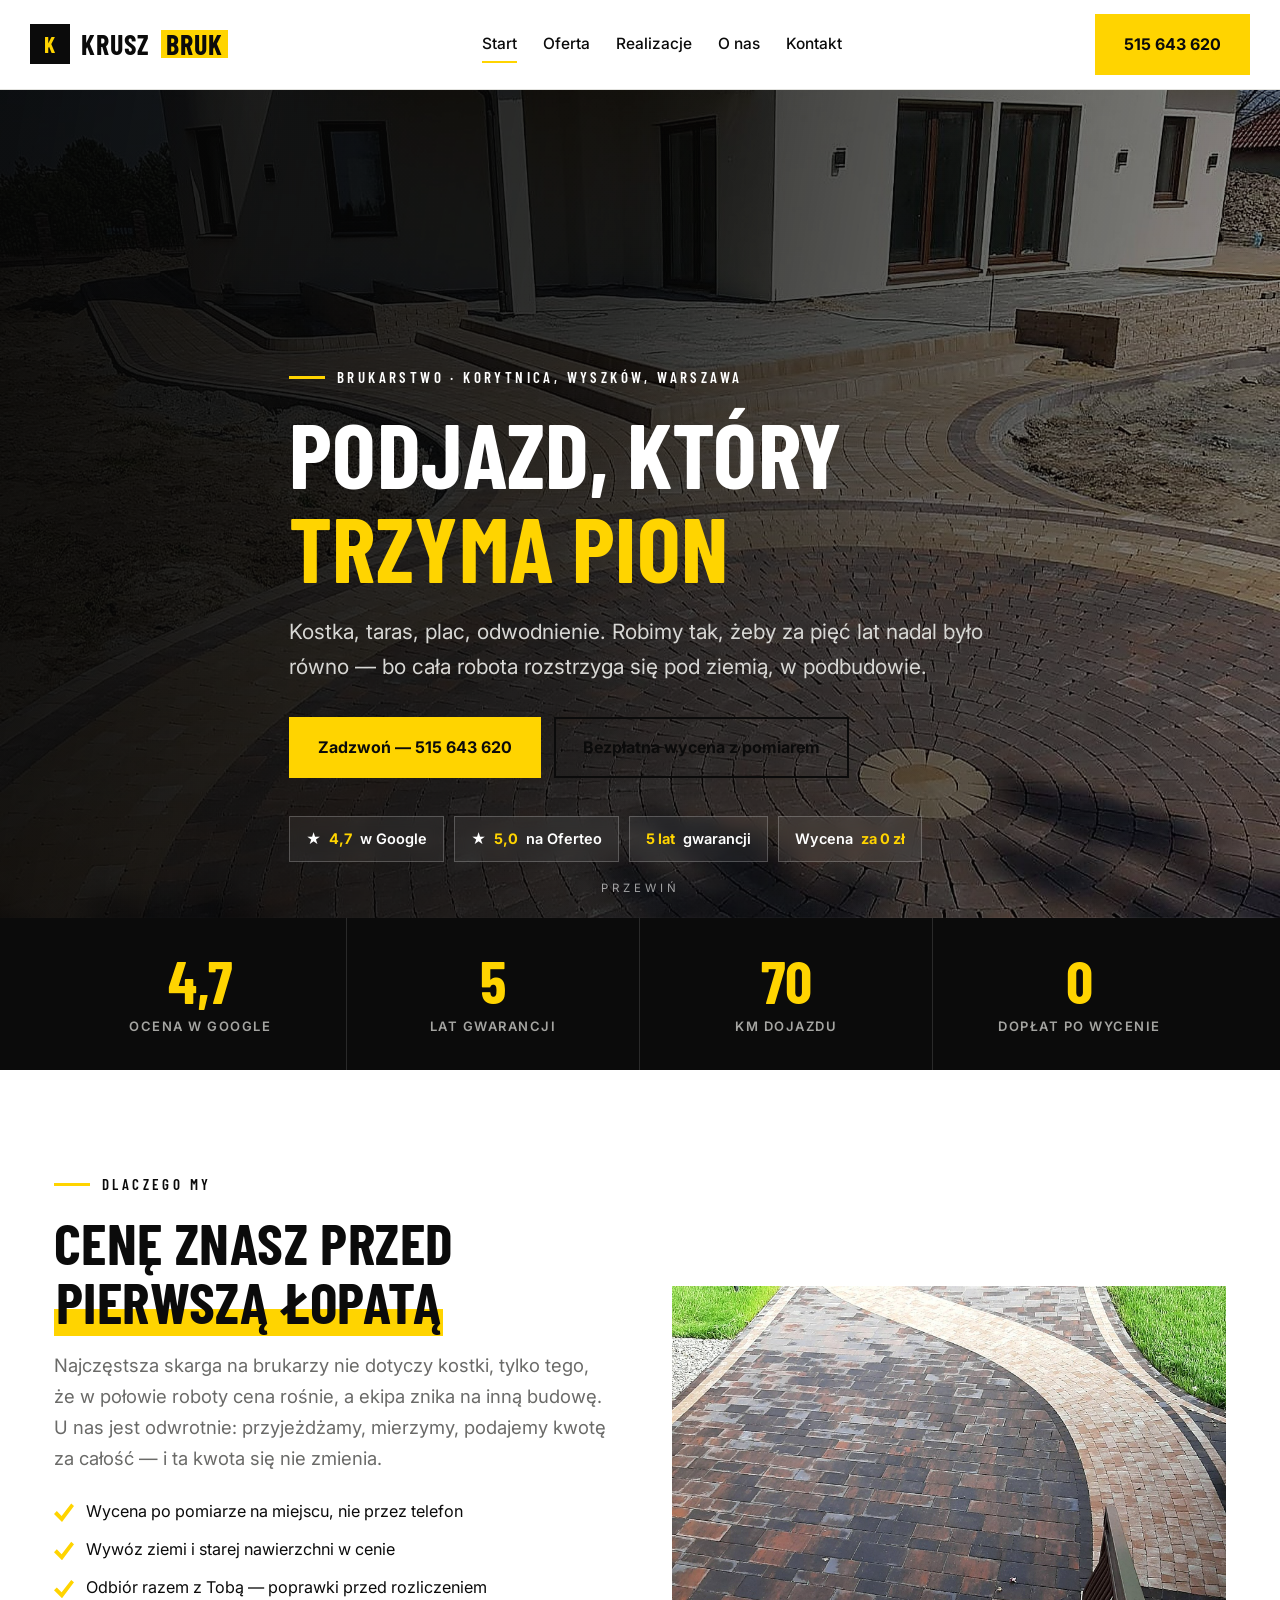
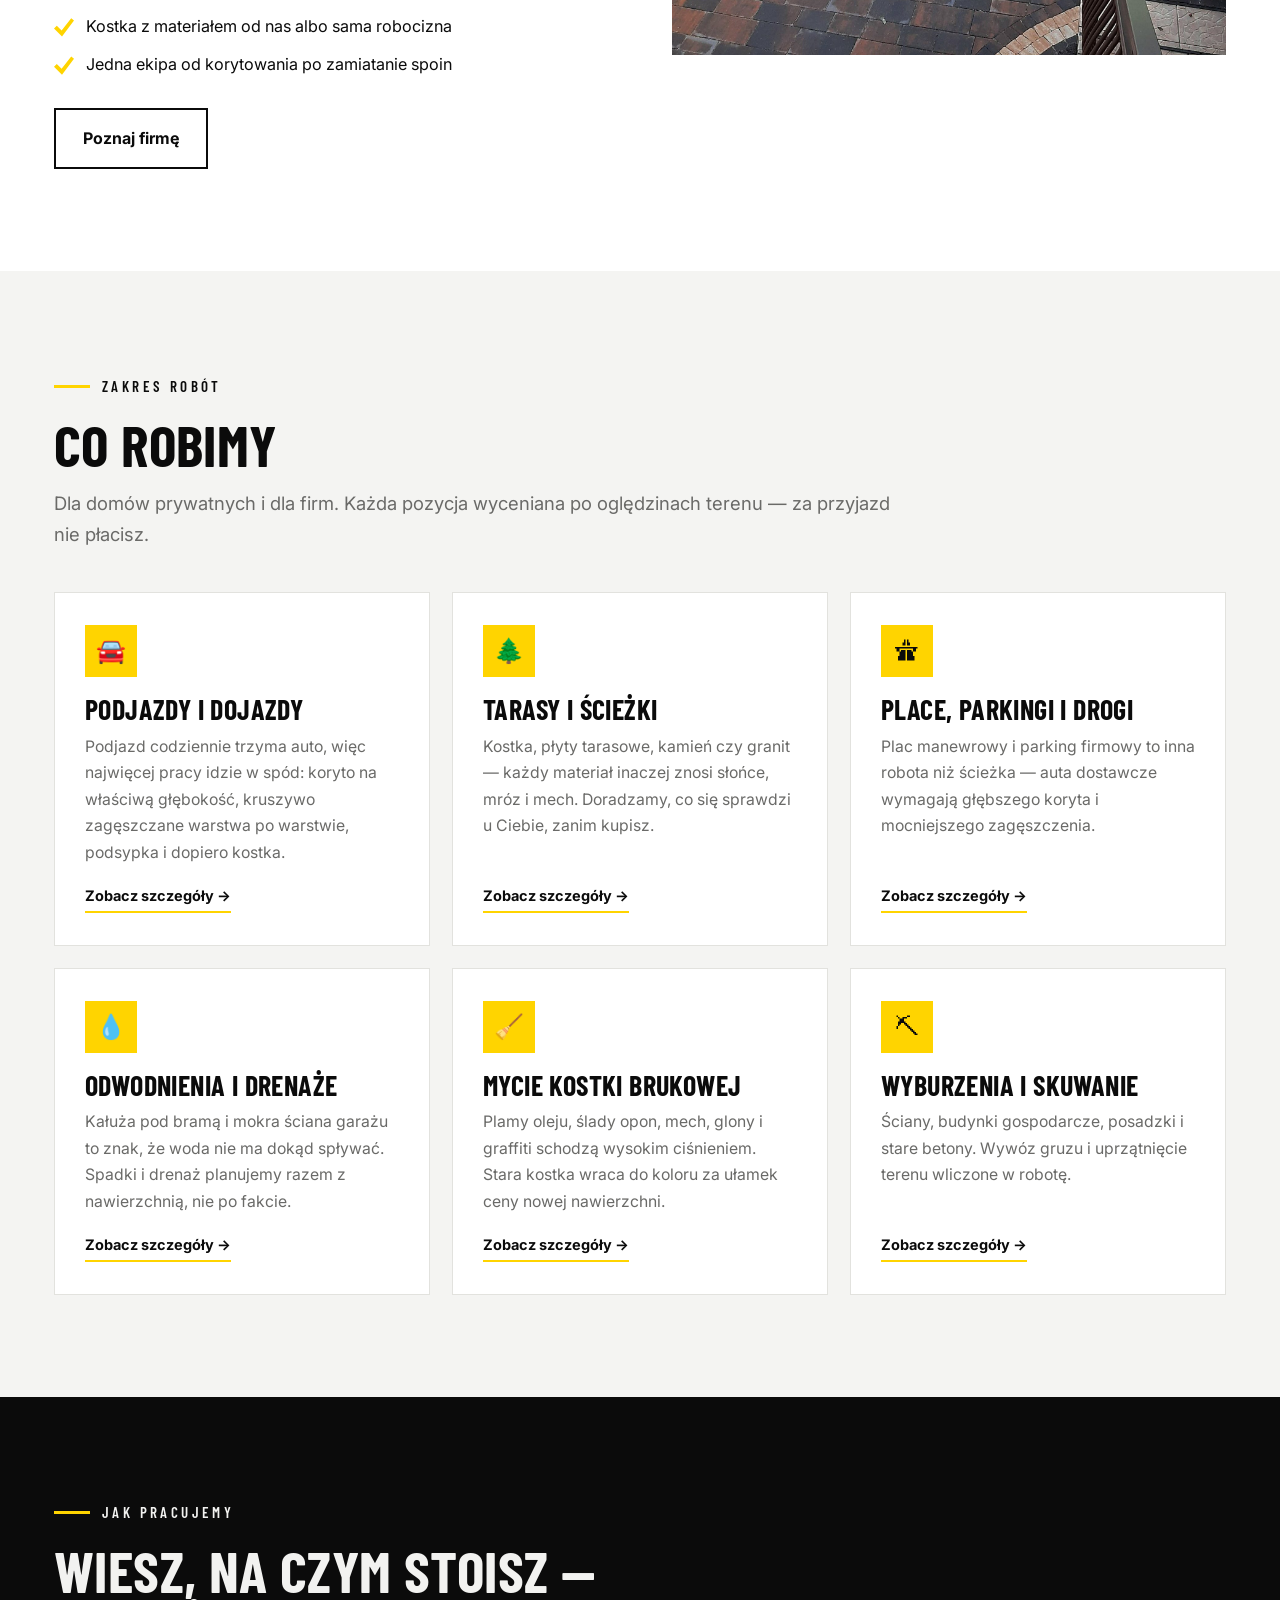
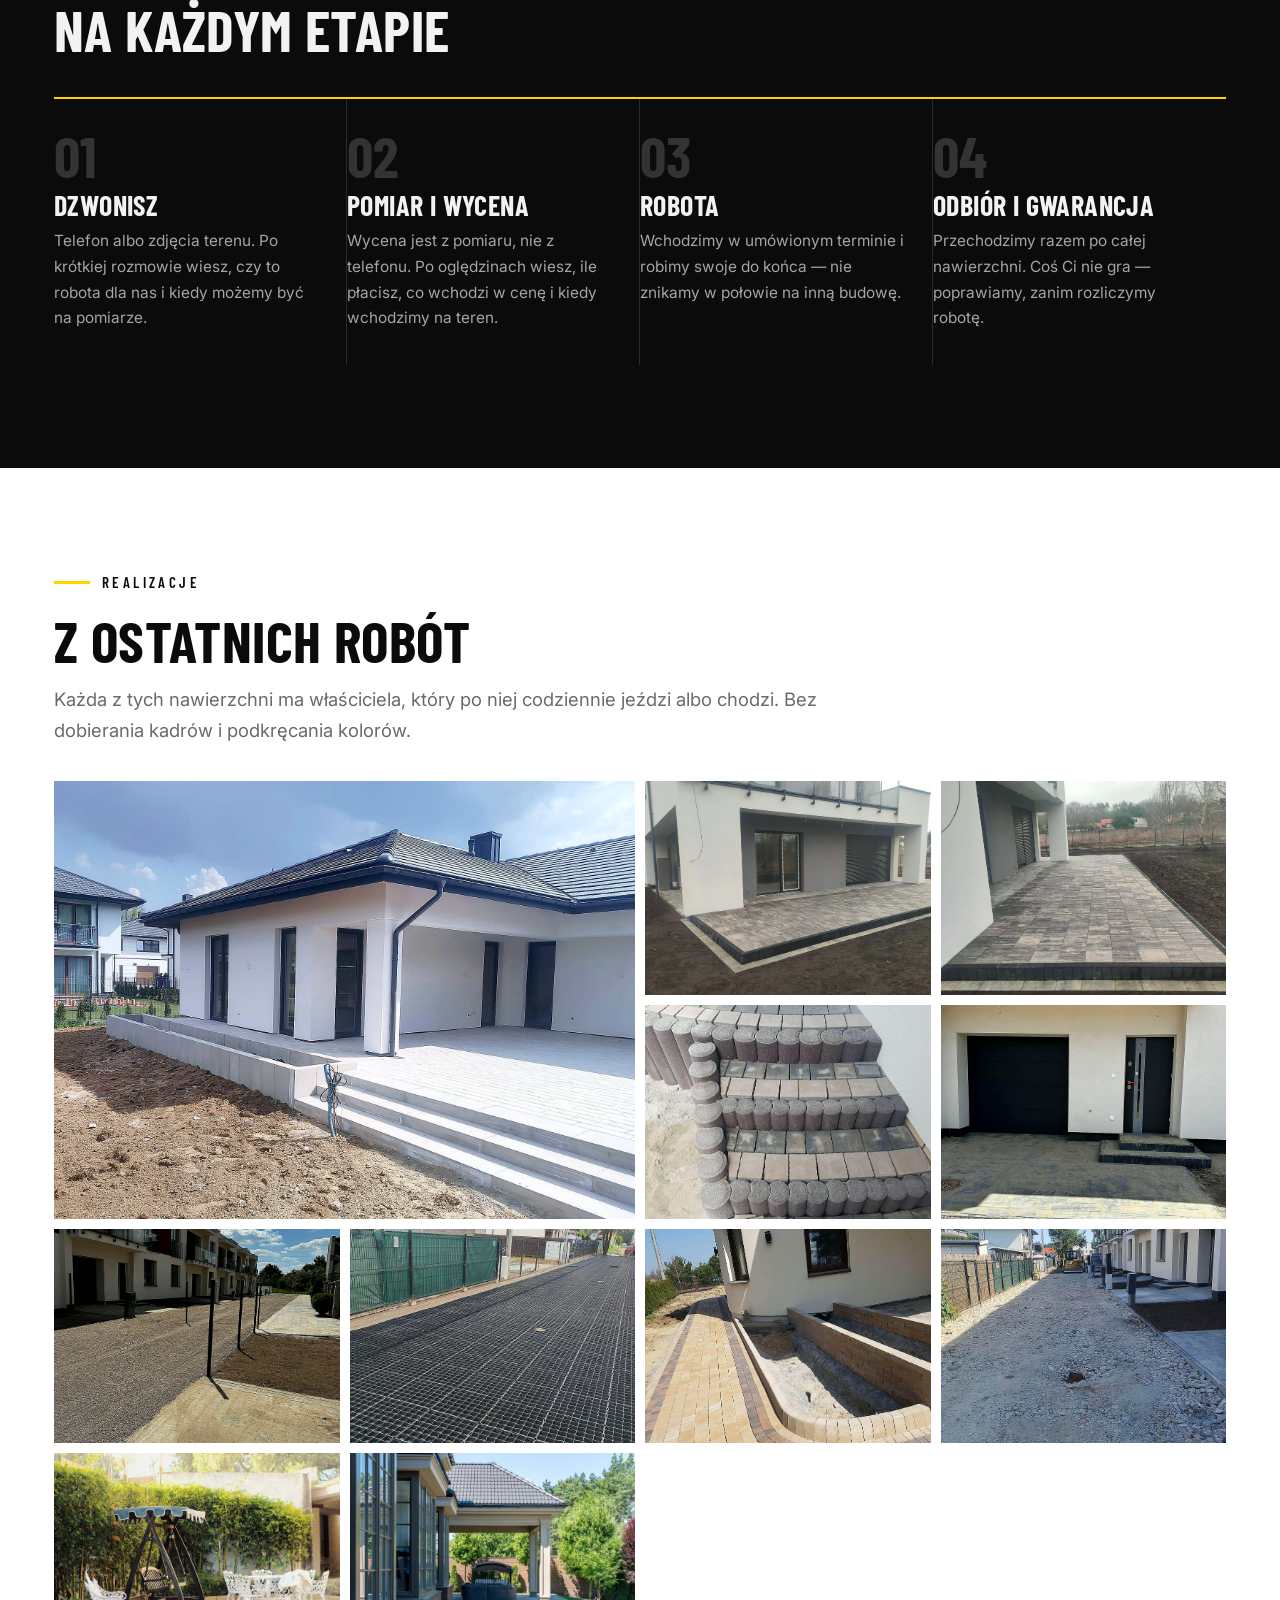
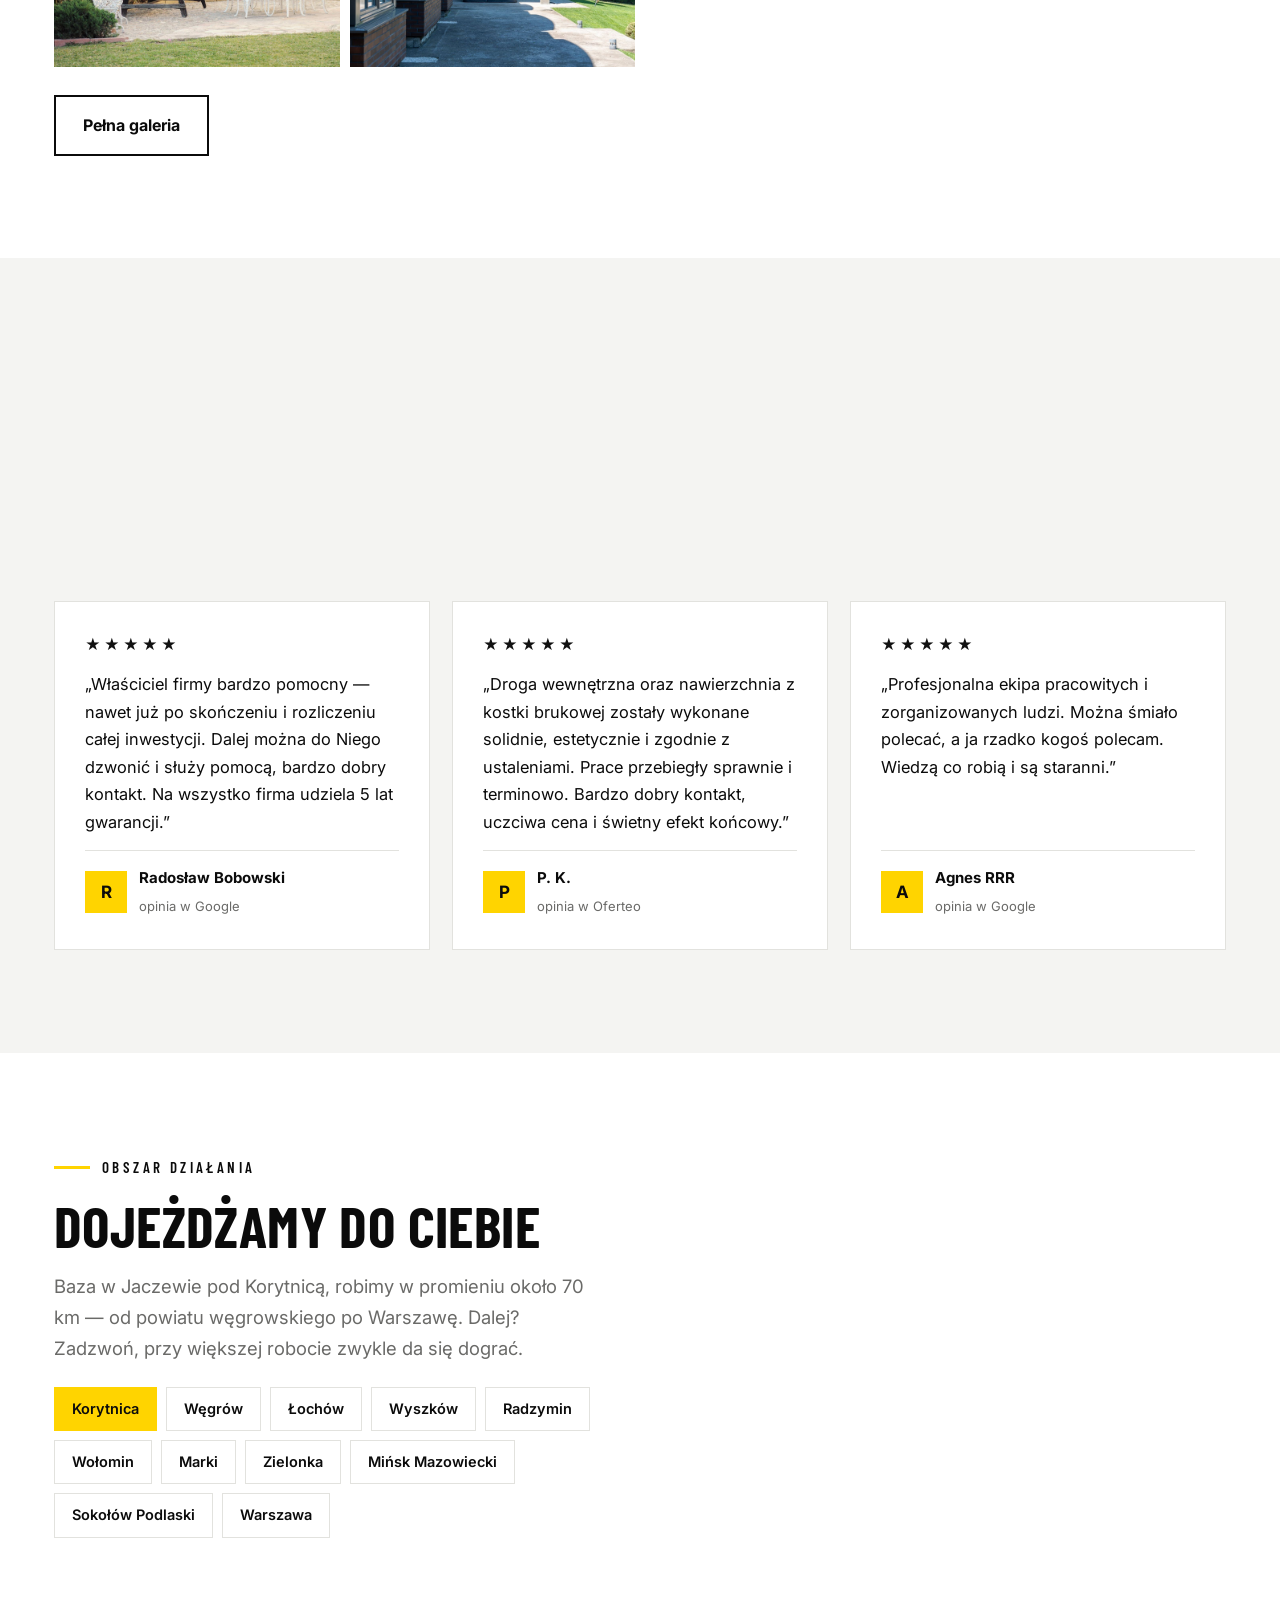
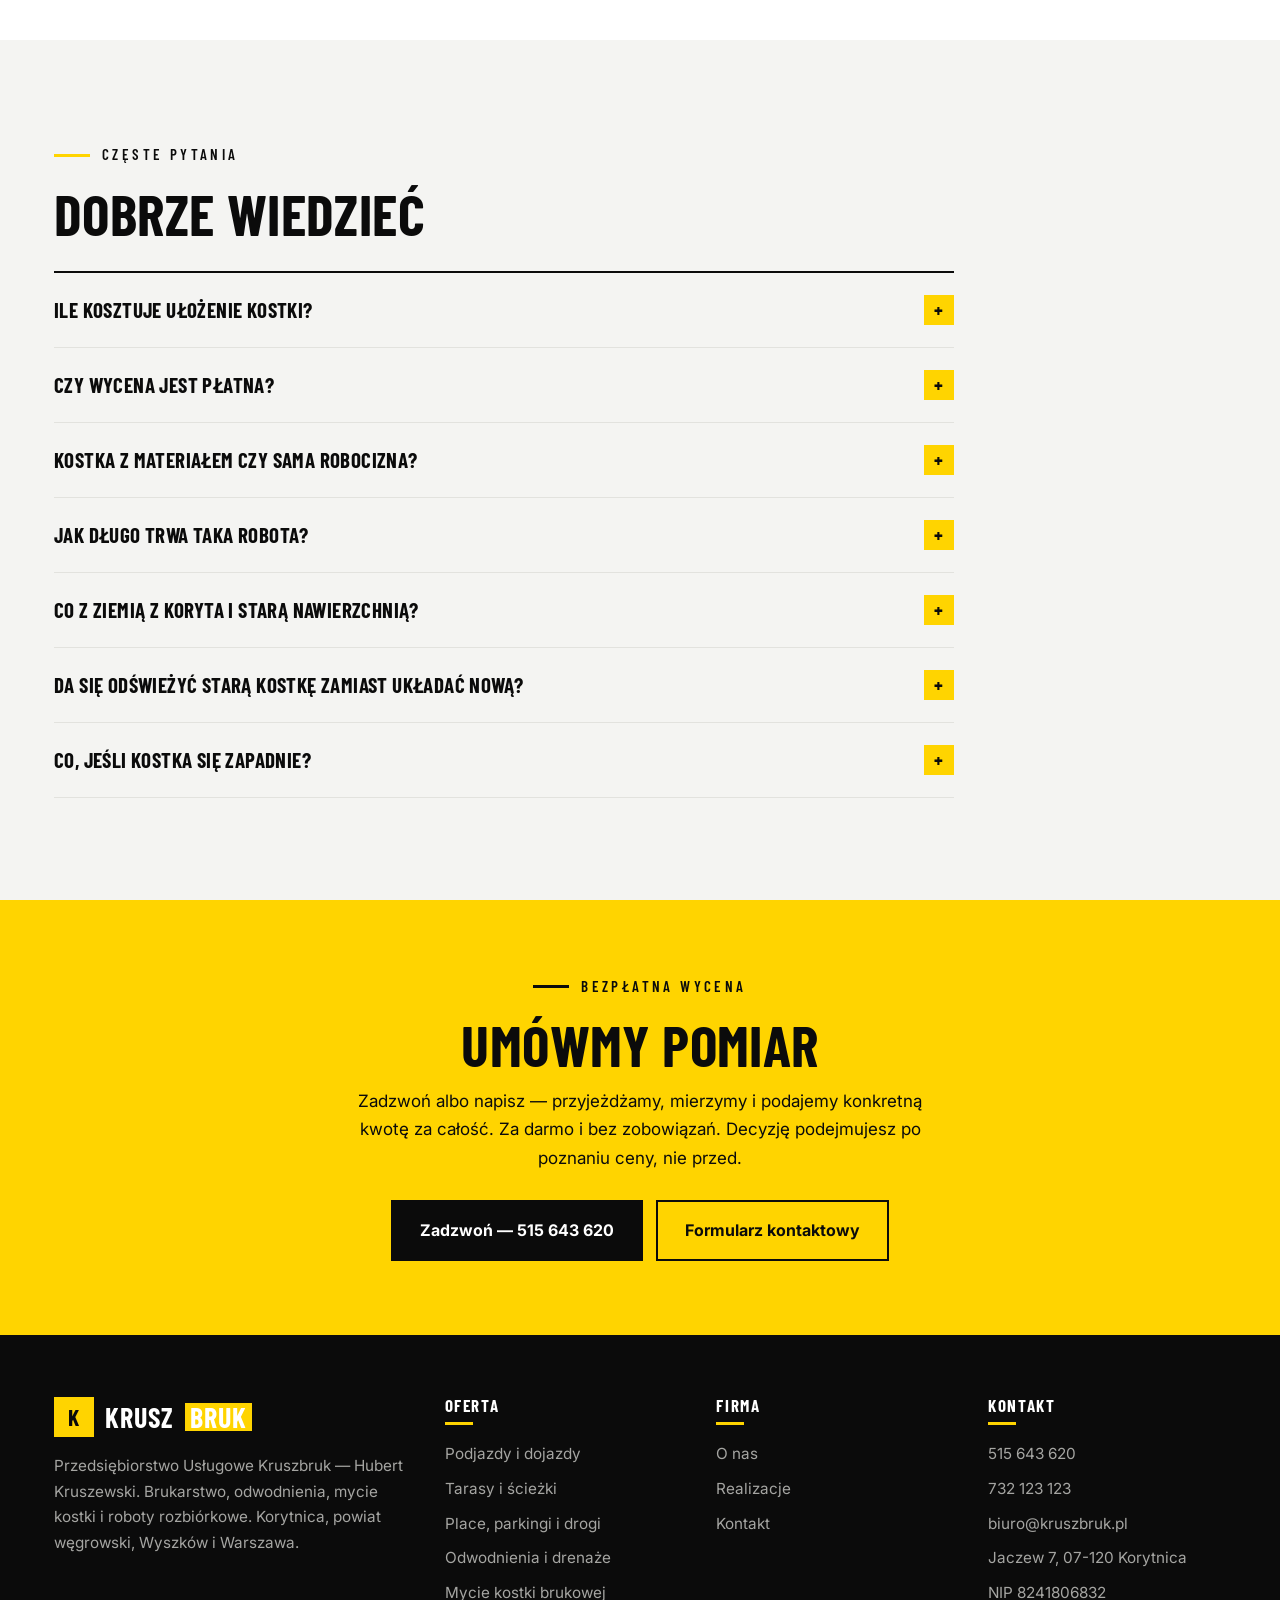
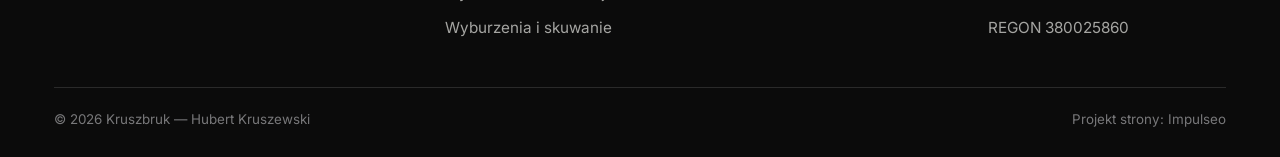
==== commit e915892b: "Kruszbruk v2: czern/biel/zolty, zaslona wejscia, podstrona pod kazdy link w stopce Co-Authored-By: C" ====
--- a/v2/index.html
+++ b/v2/index.html
@@ -3,193 +3,70 @@
 <head>
 <meta charset="utf-8">
 <meta name="viewport" content="width=device-width,initial-scale=1">
-<title>Kruszbruk — brukarstwo, podjazdy i place | Korytnica, Warszawa i okolice</title>
-<meta name="description" content="Kruszbruk — Hubert Kruszewski. Kostka brukowa, podjazdy, tarasy, parkingi, odwodnienia, mycie kostki. Korytnica, Węgrów, Wyszków, Warszawa. Bezpłatna wycena z pomiarem, 5 lat gwarancji.">
-<meta property="og:title" content="Kruszbruk — brukarstwo Korytnica i Warszawa">
-<meta property="og:description" content="Podjazdy, tarasy, parkingi i odwodnienia z kostki. Cenę znasz po pomiarze — i w trakcie roboty już nie rośnie.">
+<title>Kruszbruk — brukarstwo, podjazdy i place | Korytnica, Wyszków, Warszawa</title>
+<meta name="description" content="Kruszbruk — Hubert Kruszewski. Kostka brukowa, podjazdy, tarasy, parkingi, odwodnienia, mycie kostki. Korytnica, Węgrów, Wyszków, Warszawa. Bezpłatna wycena z pomiarem.">
+<meta name="robots" content="noindex, nofollow">
+<meta property="og:type" content="website">
+<meta property="og:locale" content="pl_PL">
+<meta property="og:site_name" content="Kruszbruk">
+<meta property="og:title" content="Kruszbruk — brukarstwo, podjazdy i place | Korytnica, Wyszków, Warszawa">
+<meta property="og:description" content="Kruszbruk — Hubert Kruszewski. Kostka brukowa, podjazdy, tarasy, parkingi, odwodnienia, mycie kostki. Korytnica, Węgrów, Wyszków, Warszawa. Bezpłatna wycena z pomiarem.">
 <meta property="og:image" content="img/og.jpg">
+<script type="application/ld+json">{"@context":"https://schema.org","@type":"LocalBusiness","name":"Kruszbruk Kruszewski Hubert","telephone":"+48515643620","email":"biuro@kruszbruk.pl","address":{"@type":"PostalAddress","streetAddress":"Jaczew 7","postalCode":"07-120","addressLocality":"Korytnica","addressCountry":"PL"},"aggregateRating":{"@type":"AggregateRating","ratingValue":"4.7","reviewCount":"3"},"areaServed":"Korytnica, Węgrów, Wyszków, Warszawa"}</script>
 <link rel="icon" href="img/logo.jpg">
 <link rel="preconnect" href="https://fonts.googleapis.com">
 <link rel="preconnect" href="https://fonts.gstatic.com" crossorigin>
 <link href="https://fonts.googleapis.com/css2?family=Barlow+Condensed:wght@500;600;700&family=Inter:wght@400;500;600;700&display=swap" rel="stylesheet">
-<style>
-:root{
-  --bg:#0d0e11; --bg2:#131519; --card:#181b21; --line:#262a33;
-  --txt:#e9eaee; --muted:#9aa0ab; --acc:#f2a516; --acc2:#ffc04d;
-  --max:1200px; --r:14px;
-}
-*{box-sizing:border-box;margin:0;padding:0}
-html{scroll-behavior:smooth}
-body{background:var(--bg);color:var(--txt);font-family:Inter,system-ui,sans-serif;font-size:17px;line-height:1.65;-webkit-font-smoothing:antialiased;overflow-x:hidden}
-img{max-width:100%;display:block}
-a{color:inherit;text-decoration:none}
-.wrap{max-width:var(--max);margin:0 auto;padding:0 22px}
-h1,h2,h3,.disp{font-family:'Barlow Condensed',Impact,sans-serif;font-weight:700;line-height:1.05;letter-spacing:.5px;text-transform:uppercase}
-h2{font-size:clamp(34px,5.5vw,62px)}
-.eyebrow{font-family:'Barlow Condensed',sans-serif;text-transform:uppercase;letter-spacing:3px;font-size:15px;font-weight:600;color:var(--acc);display:flex;align-items:center;gap:12px;margin-bottom:14px}
-.eyebrow::before{content:"";width:34px;height:2px;background:var(--acc)}
-.lead{color:var(--muted);font-size:18px;max-width:62ch}
-section{padding:clamp(64px,9vw,120px) 0;position:relative}
-
-header{position:fixed;inset:0 0 auto 0;z-index:50;transition:.35s;padding:16px 0}
-header.on{background:rgba(13,14,17,.93);backdrop-filter:blur(14px);border-bottom:1px solid var(--line);padding:10px 0}
-.nav{display:flex;align-items:center;justify-content:space-between;gap:20px;position:relative}
-.brand{display:flex;align-items:center;gap:11px;font-family:'Barlow Condensed',sans-serif;font-size:27px;font-weight:700;text-transform:uppercase;letter-spacing:1px}
-.brand span{color:var(--acc)}
-.brand i{width:40px;height:40px;border-radius:9px;background:var(--acc);display:grid;place-items:center;color:#111;font-style:normal;font-size:22px}
-.menu{display:flex;gap:24px;font-size:15px;font-weight:500}
-.menu a{color:#c9cdd6;transition:.2s;position:relative;padding:4px 0}
-.menu a::after{content:"";position:absolute;left:0;bottom:0;width:0;height:2px;background:var(--acc);transition:.25s}
-.menu a:hover{color:#fff}.menu a:hover::after{width:100%}
-.btn{display:inline-flex;align-items:center;justify-content:center;gap:9px;font-weight:700;padding:15px 26px;border-radius:9px;transition:.22s;font-size:16px;border:0;cursor:pointer;white-space:nowrap}
-.btn-p{background:var(--acc);color:#14161a;box-shadow:0 8px 26px rgba(242,165,22,.28)}
-.btn-p:hover{background:var(--acc2);transform:translateY(-2px);box-shadow:0 12px 32px rgba(242,165,22,.4)}
-.btn-g{border:1.5px solid #40454f;color:#fff}
-.btn-g:hover{border-color:var(--acc);color:var(--acc)}
-.burger{display:none;background:none;border:0;color:#fff;font-size:28px;cursor:pointer}
-
-.hero{min-height:100svh;display:flex;align-items:center;position:relative;padding:130px 0 70px;overflow:hidden}
-.hero-bg{position:absolute;inset:0;z-index:-2}
-.hero-bg img{width:100%;height:100%;object-fit:cover;transform:scale(1.06);animation:kb 22s ease-out forwards}
-@keyframes kb{to{transform:scale(1)}}
-.hero-bg::after{content:"";position:absolute;inset:0;background:linear-gradient(105deg,rgba(10,11,14,.96) 0%,rgba(10,11,14,.87) 45%,rgba(10,11,14,.42) 100%)}
-.hero h1{font-size:clamp(44px,8vw,100px);margin:8px 0 22px;max-width:16ch}
-.hero h1 em{font-style:normal;color:var(--acc);display:block}
-.hero p{font-size:clamp(17px,2vw,21px);color:#c6cad2;max-width:56ch;margin-bottom:34px}
-.hero-cta{display:flex;gap:14px;flex-wrap:wrap;margin-bottom:40px}
-.badges{display:flex;gap:12px;flex-wrap:wrap}
-.badge{display:flex;align-items:center;gap:9px;background:rgba(255,255,255,.06);border:1px solid rgba(255,255,255,.11);backdrop-filter:blur(8px);padding:11px 17px;border-radius:100px;font-size:14.5px;font-weight:600}
-.badge b{color:var(--acc)}
-.scroll-hint{position:absolute;bottom:26px;left:50%;transform:translateX(-50%);font-size:12px;letter-spacing:3px;color:#7d838f;text-transform:uppercase;font-weight:600;animation:bob 2.2s infinite}
-@keyframes bob{0%,100%{transform:translate(-50%,0)}50%{transform:translate(-50%,9px)}}
-
-.stats{background:var(--acc);color:#16181c}
-.stats .wrap{display:grid;grid-template-columns:repeat(4,1fr)}
-.stat{padding:34px 18px;text-align:center;border-right:1px solid rgba(0,0,0,.13)}
-.stat:last-child{border-right:0}
-.stat .n{font-family:'Barlow Condensed',sans-serif;font-size:clamp(38px,5vw,60px);font-weight:700;line-height:1}
-.stat .l{font-size:13.5px;font-weight:600;text-transform:uppercase;letter-spacing:1.4px;opacity:.72;margin-top:5px}
-
-.grid{display:grid;gap:22px}
-.g3{grid-template-columns:repeat(3,1fr)}
-.g2{grid-template-columns:repeat(2,1fr)}
-.card{background:var(--card);border:1px solid var(--line);border-radius:var(--r);padding:30px;transition:.28s;position:relative;overflow:hidden}
-.card::before{content:"";position:absolute;left:0;top:0;height:3px;width:0;background:var(--acc);transition:.35s}
-.card:hover{transform:translateY(-6px);border-color:#3a404b;background:#1c1f26}
-.card:hover::before{width:100%}
-.card .ico{width:52px;height:52px;border-radius:12px;background:rgba(242,165,22,.13);color:var(--acc);display:grid;place-items:center;font-size:25px;margin-bottom:18px}
-.card h3{font-size:25px;margin-bottom:10px}
-.card p{color:var(--muted);font-size:15.6px}
-.card .more{color:var(--acc);font-weight:600;font-size:14.5px;margin-top:16px;display:inline-block}
-
-.steps{counter-reset:s;display:grid;grid-template-columns:repeat(4,1fr);border-top:1px solid var(--line)}
-.step{padding:30px 26px 30px 0;border-right:1px solid var(--line)}
-.step:last-child{border-right:0}
-.step::before{counter-increment:s;content:"0" counter(s);font-family:'Barlow Condensed',sans-serif;font-size:56px;font-weight:700;color:#22262e;line-height:.9;display:block;margin-bottom:12px;transition:.3s}
-.step:hover::before{color:var(--acc)}
-.step h3{font-size:22px;margin-bottom:8px}
-.step p{color:var(--muted);font-size:15px}
-
-.gal{display:grid;grid-template-columns:repeat(4,1fr);gap:12px}
-.gi{position:relative;overflow:hidden;border-radius:11px;cursor:pointer;aspect-ratio:4/3;background:#1a1d23}
-.gi img{width:100%;height:100%;object-fit:cover;transition:.55s}
-.gi:hover img{transform:scale(1.09)}
-.gi::after{content:"";position:absolute;inset:0;background:linear-gradient(transparent 55%,rgba(0,0,0,.75));opacity:0;transition:.35s}
-.gi:hover::after{opacity:1}
-.gi.big{grid-column:span 2;grid-row:span 2;aspect-ratio:auto}
-.gi .tag{position:absolute;left:14px;bottom:12px;font-size:13.5px;font-weight:600;opacity:0;transform:translateY(8px);transition:.35s;z-index:2}
-.gi:hover .tag{opacity:1;transform:none}
-
-.op{background:var(--bg2)}
-.rev{background:var(--card);border:1px solid var(--line);border-radius:var(--r);padding:28px;display:flex;flex-direction:column;gap:14px}
-.stars{color:var(--acc);letter-spacing:3px;font-size:16px}
-.rev p{font-size:16.5px;line-height:1.62}
-.rev .who{display:flex;align-items:center;gap:11px;margin-top:auto;padding-top:10px;border-top:1px solid var(--line)}
-.av{width:40px;height:40px;border-radius:50%;background:var(--acc);color:#16181c;display:grid;place-items:center;font-weight:700;flex:0 0 auto}
-.who b{display:block;font-size:15px}
-.who span{font-size:13px;color:var(--muted)}
-.scores{display:flex;gap:16px;flex-wrap:wrap;margin:26px 0 34px}
-.gscore{display:flex;align-items:center;gap:16px;background:var(--card);border:1px solid var(--line);border-radius:var(--r);padding:18px 24px}
-.gscore .big{font-family:'Barlow Condensed',sans-serif;font-size:48px;font-weight:700;line-height:1;color:var(--acc)}
-
-.faq{border-top:1px solid var(--line)}
-.q{border-bottom:1px solid var(--line);padding:22px 0;cursor:pointer}
-.q h3{font-size:21px;display:flex;justify-content:space-between;align-items:center;gap:16px;transition:.2s}
-.q h3 i{font-style:normal;color:var(--acc);font-size:26px;transition:.3s;flex:0 0 auto}
-.q.open h3 i{transform:rotate(45deg)}
-.q:hover h3{color:var(--acc)}
-.q .a{max-height:0;overflow:hidden;transition:.4s;color:var(--muted)}
-.q.open .a{max-height:400px;padding-top:12px}
-
-.cta{background:linear-gradient(120deg,#1a1d24,#101216);border:1px solid var(--line);border-radius:20px;padding:clamp(34px,5vw,62px);text-align:center;position:relative;overflow:hidden}
-.cta::before{content:"";position:absolute;width:520px;height:520px;background:radial-gradient(circle,rgba(242,165,22,.15),transparent 68%);top:-240px;right:-160px}
-.cta h2{margin-bottom:14px}
-.cta .lead{margin:0 auto 30px}
-.cta .eyebrow{justify-content:center}
-
-.area{display:flex;flex-wrap:wrap;gap:10px;margin-top:22px}
-.chip{border:1px solid var(--line);background:var(--card);padding:10px 18px;border-radius:100px;font-size:14.5px;font-weight:600}
-.chip.hot{border-color:var(--acc);color:var(--acc)}
-
-footer{background:#08090b;border-top:1px solid var(--line);padding:56px 0 28px}
-.fgrid{display:grid;grid-template-columns:1.6fr 1fr 1fr;gap:34px;margin-bottom:36px}
-footer h4{font-family:'Barlow Condensed',sans-serif;text-transform:uppercase;letter-spacing:1.5px;font-size:17px;margin-bottom:14px;color:#fff}
-footer a,footer p,footer li{color:var(--muted);font-size:15.4px}
-footer a:hover{color:var(--acc)}
-footer li{list-style:none;margin-bottom:8px}
-.fbot{border-top:1px solid var(--line);padding-top:20px;display:flex;justify-content:space-between;flex-wrap:wrap;gap:10px;font-size:13.6px;color:#6b7079}
-
-.callbar{position:fixed;left:0;right:0;bottom:0;z-index:60;display:none;gap:1px;background:var(--line)}
-.callbar a{flex:1;padding:15px;text-align:center;font-weight:700;background:var(--acc);color:#14161a;font-size:16px}
-.callbar a.alt{background:#1b1e25;color:#fff}
-
-.lb{position:fixed;inset:0;background:rgba(6,7,9,.96);z-index:100;display:none;align-items:center;justify-content:center;padding:24px}
-.lb.on{display:flex}
-.lb img{max-width:94vw;max-height:88vh;border-radius:10px}
-.lb .x{position:absolute;top:20px;right:26px;font-size:38px;color:#fff;cursor:pointer;line-height:1}
-.lb .nv{position:absolute;top:50%;transform:translateY(-50%);font-size:44px;color:#fff;cursor:pointer;padding:14px;user-select:none;opacity:.75}
-.lb .nv:hover{opacity:1}
-.lb .prev{left:14px}.lb .next{right:14px}
-
-.rv{opacity:0;transform:translateY(26px);transition:.7s cubic-bezier(.2,.7,.3,1)}
-.rv.in{opacity:1;transform:none}
-
-@media(max-width:960px){
-  .g3,.g2{grid-template-columns:1fr}
-  .steps{grid-template-columns:1fr 1fr}
-  .step{border-right:0;border-bottom:1px solid var(--line);padding-right:18px}
-  .gal{grid-template-columns:1fr 1fr}
-  .gi.big{grid-column:span 2;grid-row:span 1;aspect-ratio:4/3}
-  .fgrid{grid-template-columns:1fr}
-  .menu{display:none}
-  .nav>.btn{display:none}
-  .burger{display:block}
-  .callbar{display:flex}
-  body{padding-bottom:54px}
-  .stats .wrap{grid-template-columns:1fr 1fr}
-  .stat{border-bottom:1px solid rgba(0,0,0,.13)}
-  .menu.open{display:flex;position:absolute;top:58px;left:0;right:0;flex-direction:column;background:#101217;border:1px solid var(--line);border-radius:12px;padding:18px 22px;gap:14px}
-}
-</style>
+<link rel="stylesheet" href="assets/style.css">
+<script>
+/* Zasłona wejścia. W <head> bez defer, żeby strona nie mignęła przed zasłoną.
+   Gra raz na wizytę (sessionStorage); ?intro w adresie = zagraj ponownie. */
+(function(){
+  try{
+    var h=document.documentElement; h.classList.add('js-on');
+    if(window.matchMedia && matchMedia('(prefers-reduced-motion:reduce)').matches) return;
+    var znowu = location.search.indexOf('intro') > -1;
+    if(!znowu && sessionStorage.getItem('kruszbruk-intro')) return;
+    sessionStorage.setItem('kruszbruk-intro','1');
+    h.classList.add('intro-on');
+    var zdjete=false;
+    function koniec(){
+      if(zdjete) return; zdjete=true;
+      h.classList.add('intro-out');
+      setTimeout(function(){ h.classList.remove('intro-on','intro-out'); },900);
+    }
+    setTimeout(koniec,1900);
+    setTimeout(function(){ h.classList.remove('intro-on','intro-out'); },4200);
+    document.addEventListener('click',koniec);
+    addEventListener('wheel',koniec,{passive:true});
+    addEventListener('touchstart',koniec,{passive:true});
+    addEventListener('keydown',koniec);
+  }catch(e){}
+})();
+</script>
 </head>
 <body>
-
-<header id="hd">
-  <div class="wrap nav">
-    <a href="#" class="brand"><i>K</i>Krusz<span>bruk</span></a>
-    <nav class="menu" id="mn">
-      <a href="#oferta">Oferta</a>
-      <a href="#jak">Jak pracujemy</a>
-      <a href="#realizacje">Realizacje</a>
-      <a href="#opinie">Opinie</a>
-      <a href="#obszar">Obszar</a>
-      <a href="#kontakt">Kontakt</a>
-    </nav>
-    <a href="tel:+48515643620" class="btn btn-p">515 643 620</a>
-    <button class="burger" onclick="document.getElementById('mn').classList.toggle('open')">&#9776;</button>
+<div id="intro" aria-hidden="true">
+  <div class="im">Krusz<span>bruk</span></div>
+  <div class="sub">Brukarstwo &middot; Korytnica</div>
+  <div class="bar"></div>
+</div>
+<header class="nav">
+  <div class="wrap nav-in">
+    <a href="index.html" class="brand"><i>K</i>Krusz<em>bruk</em></a>
+    <ul class="menu" id="menu">
+      <li><a href="index.html" aria-current="page">Start</a></li>
+      <li><a href="podjazdy-i-dojazdy.html">Oferta</a>
+        <div class="drop"><a href="podjazdy-i-dojazdy.html">Podjazdy i dojazdy</a><a href="tarasy-i-sciezki.html">Tarasy i ścieżki</a><a href="place-parkingi-drogi.html">Place, parkingi i drogi</a><a href="odwodnienia-i-drenaze.html">Odwodnienia i drenaże</a><a href="mycie-kostki-brukowej.html">Mycie kostki brukowej</a><a href="wyburzenia-i-skuwanie.html">Wyburzenia i skuwanie</a></div>
+      </li>
+      <li><a href="realizacje.html">Realizacje</a></li>
+      <li><a href="o-nas.html">O nas</a></li>
+      <li><a href="kontakt.html">Kontakt</a></li>
+    </ul>
+    <a href="tel:+48515643620" class="btn btn-y">515 643 620</a>
+    <button class="burger" id="burger" aria-label="Menu" aria-expanded="false">&#9776;</button>
   </div>
 </header>
-
 <div class="hero">
   <div class="hero-bg"><img src="img/hero.jpg" alt="Podjazd z kostki brukowej — realizacja Kruszbruk"></div>
   <div class="wrap">
@@ -197,17 +74,17 @@
     <h1>Podjazd, który<em>trzyma pion</em></h1>
     <p>Kostka, taras, plac, odwodnienie. Robimy tak, żeby za pięć lat nadal było równo — bo cała robota rozstrzyga się pod ziemią, w podbudowie.</p>
     <div class="hero-cta">
-      <a href="tel:+48515643620" class="btn btn-p">Zadzwoń — 515 643 620</a>
-      <a href="#kontakt" class="btn btn-g">Bezpłatna wycena z pomiarem</a>
+      <a href="tel:+48515643620" class="btn btn-y">Zadzwoń — 515 643 620</a>
+      <a href="kontakt.html" class="btn btn-o">Bezpłatna wycena z pomiarem</a>
     </div>
     <div class="badges">
       <div class="badge">&#9733; <b>4,7</b> w Google</div>
       <div class="badge">&#9733; <b>5,0</b> na Oferteo</div>
-      <div class="badge">&#128737; <b>5 lat</b> gwarancji</div>
+      <div class="badge"><b>5 lat</b> gwarancji</div>
       <div class="badge">Wycena <b>za 0 zł</b></div>
     </div>
   </div>
-  <div class="scroll-hint">przewiń</div>
+  <div class="down">przewiń</div>
 </div>
 
 <div class="stats">
@@ -220,43 +97,38 @@
 </div>
 
 <section>
-  <div class="wrap grid g2" style="align-items:center;gap:56px">
+  <div class="wrap split">
     <div class="rv">
       <div class="eyebrow">Dlaczego my</div>
-      <h2>Cenę znasz<br>przed pierwszą łopatą</h2>
-      <p class="lead" style="margin-top:18px">Najczęstsza skarga na brukarzy nie dotyczy kostki, tylko tego, że w połowie roboty cena rośnie, a ekipa znika na inną budowę. U nas jest odwrotnie: przyjeżdżamy, mierzymy, podajemy kwotę za całość — i ta kwota się nie zmienia. Wchodzimy w umówionym terminie i robimy do końca.</p>
-      <div class="grid" style="gap:12px;margin-top:26px">
-        <div class="badge" style="width:fit-content">Wycena po pomiarze na miejscu, nie przez telefon</div>
-        <div class="badge" style="width:fit-content">Wywóz ziemi i starej nawierzchni w cenie</div>
-        <div class="badge" style="width:fit-content">Odbiór razem z Tobą — poprawki przed rozliczeniem</div>
-        <div class="badge" style="width:fit-content">Kostka z materiałem od nas albo sama robocizna</div>
-      </div>
-    </div>
-    <div class="rv"><img src="img/about.jpg" alt="Ekipa Kruszbruk przy układaniu kostki brukowej" style="border-radius:var(--r);width:100%"></div>
-  </div>
-</section>
-
-<section id="oferta" style="background:var(--bg2)">
-  <div class="wrap">
-    <div class="rv" style="margin-bottom:44px">
+      <h2>Cenę znasz przed<br><span class="mark">pierwszą łopatą</span></h2>
+      <p class="lead" style="margin-top:18px">Najczęstsza skarga na brukarzy nie dotyczy kostki, tylko tego, że w połowie roboty cena rośnie, a ekipa znika na inną budowę. U nas jest odwrotnie: przyjeżdżamy, mierzymy, podajemy kwotę za całość — i ta kwota się nie zmienia.</p>
+      <ul class="check">
+        <li>Wycena po pomiarze na miejscu, nie przez telefon</li>
+        <li>Wywóz ziemi i starej nawierzchni w cenie</li>
+        <li>Odbiór razem z Tobą — poprawki przed rozliczeniem</li>
+        <li>Kostka z materiałem od nas albo sama robocizna</li>
+        <li>Jedna ekipa od korytowania po zamiatanie spoin</li>
+      </ul>
+      <div style="margin-top:30px"><a href="o-nas.html" class="btn btn-o">Poznaj firmę</a></div>
+    </div>
+    <div class="rv"><img src="img/about.jpg" alt="Ekipa Kruszbruk przy układaniu kostki brukowej" loading="lazy"></div>
+  </div>
+</section>
+
+<section class="smoke">
+  <div class="wrap">
+    <div class="rv" style="margin-bottom:42px">
       <div class="eyebrow">Zakres robót</div>
       <h2>Co robimy</h2>
-      <p class="lead" style="margin-top:16px">Dla domów prywatnych i dla firm. Każda pozycja wyceniana po oględzinach terenu — za przyjazd nie płacisz.</p>
-    </div>
-    <div class="grid g3">
-      <div class="card rv"><div class="ico">&#128664;</div><h3>Podjazdy i dojazdy</h3><p>Podjazd codziennie trzyma auto, więc najwięcej pracy idzie w spód: koryto na właściwą głębokość, kruszywo zagęszczane warstwa po warstwie, podsypka i dopiero kostka — pod auto grubsza niż na ścieżkę.</p><span class="more">Bezpłatna wycena &rarr;</span></div>
-      <div class="card rv"><div class="ico">&#127794;</div><h3>Tarasy i ścieżki</h3><p>Kostka, płyty tarasowe, kamień czy granit — każdy materiał inaczej znosi słońce, mróz i mech. Doradzamy, co się sprawdzi u Ciebie, zanim kupisz.</p><span class="more">Bezpłatna wycena &rarr;</span></div>
-      <div class="card rv"><div class="ico">&#128739;</div><h3>Place, parkingi i drogi</h3><p>Plac manewrowy i parking firmowy to inna robota niż ścieżka — auta dostawcze wymagają głębszego koryta i mocniejszego zagęszczenia. Robimy pod realne obciążenie, nie „na oko”.</p><span class="more">Bezpłatna wycena &rarr;</span></div>
-      <div class="card rv"><div class="ico">&#128167;</div><h3>Odwodnienia i drenaże</h3><p>Kałuża pod bramą i mokra ściana garażu to znak, że woda nie ma dokąd spływać. Instalacje deszczowe i drenaż wokół budynku projektujemy razem z nawierzchnią, ze spadkami zgodnymi z prawem wodnym.</p><span class="more">Bezpłatna wycena &rarr;</span></div>
-      <div class="card rv"><div class="ico">&#129529;</div><h3>Mycie i czyszczenie kostki</h3><p>Mycie wysokociśnieniowe profesjonalnym sprzętem: plamy oleju, ślady opon, mech, glony, farby, graffiti. Parkingi, stacje paliw, place handlowe i posesje prywatne — stara kostka wraca do koloru bez wymiany.</p><span class="more">Bezpłatna wycena &rarr;</span></div>
-      <div class="card rv"><div class="ico">&#9935;</div><h3>Wyburzenia, skuwanie, podbudowa</h3><p>Skuwanie posadzek, wyburzenia ścian i budynków, wycinanie otworów, korytowanie. Geowłóknina tam, gdzie grunt słaby, kruszywo sypane warstwami — każdą przejeżdżamy zagęszczarką, zanim wjedzie następna.</p><span class="more">Bezpłatna wycena &rarr;</span></div>
-    </div>
-  </div>
-</section>
-
-<section id="jak">
-  <div class="wrap">
-    <div class="rv" style="margin-bottom:40px">
+      <p class="lead" style="margin-top:14px">Dla domów prywatnych i dla firm. Każda pozycja wyceniana po oględzinach terenu — za przyjazd nie płacisz.</p>
+    </div>
+    <div class="grid g3"><a href="podjazdy-i-dojazdy.html" class="card rv"><div class="ico">&#128664;</div><h3>Podjazdy i dojazdy</h3><p>Podjazd codziennie trzyma auto, więc najwięcej pracy idzie w spód: koryto na właściwą głębokość, kruszywo zagęszczane warstwa po warstwie, podsypka i dopiero kostka.</p><span class="more">Zobacz szczegóły &rarr;</span></a><a href="tarasy-i-sciezki.html" class="card rv"><div class="ico">&#127794;</div><h3>Tarasy i ścieżki</h3><p>Kostka, płyty tarasowe, kamień czy granit — każdy materiał inaczej znosi słońce, mróz i mech. Doradzamy, co się sprawdzi u Ciebie, zanim kupisz.</p><span class="more">Zobacz szczegóły &rarr;</span></a><a href="place-parkingi-drogi.html" class="card rv"><div class="ico">&#128739;</div><h3>Place, parkingi i drogi</h3><p>Plac manewrowy i parking firmowy to inna robota niż ścieżka — auta dostawcze wymagają głębszego koryta i mocniejszego zagęszczenia.</p><span class="more">Zobacz szczegóły &rarr;</span></a><a href="odwodnienia-i-drenaze.html" class="card rv"><div class="ico">&#128167;</div><h3>Odwodnienia i drenaże</h3><p>Kałuża pod bramą i mokra ściana garażu to znak, że woda nie ma dokąd spływać. Spadki i drenaż planujemy razem z nawierzchnią, nie po fakcie.</p><span class="more">Zobacz szczegóły &rarr;</span></a><a href="mycie-kostki-brukowej.html" class="card rv"><div class="ico">&#129529;</div><h3>Mycie kostki brukowej</h3><p>Plamy oleju, ślady opon, mech, glony i graffiti schodzą wysokim ciśnieniem. Stara kostka wraca do koloru za ułamek ceny nowej nawierzchni.</p><span class="more">Zobacz szczegóły &rarr;</span></a><a href="wyburzenia-i-skuwanie.html" class="card rv"><div class="ico">&#9935;</div><h3>Wyburzenia i skuwanie</h3><p>Ściany, budynki gospodarcze, posadzki i stare betony. Wywóz gruzu i uprzątnięcie terenu wliczone w robotę.</p><span class="more">Zobacz szczegóły &rarr;</span></a></div>
+  </div>
+</section>
+
+<section class="dark">
+  <div class="wrap">
+    <div class="rv" style="margin-bottom:38px">
       <div class="eyebrow">Jak pracujemy</div>
       <h2>Wiesz, na czym stoisz —<br>na każdym etapie</h2>
     </div>
@@ -269,129 +141,84 @@
   </div>
 </section>
 
-<section id="realizacje" style="background:var(--bg2)">
-  <div class="wrap">
-    <div class="rv" style="margin-bottom:36px">
+<section>
+  <div class="wrap">
+    <div class="rv" style="margin-bottom:34px">
       <div class="eyebrow">Realizacje</div>
       <h2>Z ostatnich robót</h2>
-      <p class="lead" style="margin-top:16px">Każda z tych nawierzchni ma właściciela, który po niej codziennie jeździ albo chodzi. Bez dobierania kadrów i podkręcania kolorów.</p>
-    </div>
-    <div class="gal rv" id="gal">
-      <div class="gi big"><img src="img/g3.jpg" alt="Podjazd z kostki brukowej"><span class="tag">Podjazd do garażu</span></div>
-      <div class="gi"><img src="img/g4.jpg" alt="Taras z kostki brukowej"><span class="tag">Taras</span></div>
-      <div class="gi"><img src="img/g5.jpg" alt="Ścieżka wokół domu z kostki"><span class="tag">Ścieżka wokół domu</span></div>
-      <div class="gi"><img src="img/g6.jpg" alt="Plac utwardzony kostką"><span class="tag">Plac</span></div>
-      <div class="gi"><img src="img/g7.jpg" alt="Dojazd do posesji"><span class="tag">Dojazd do posesji</span></div>
-      <div class="gi"><img src="img/g8.jpg" alt="Obrzeża i palisada"><span class="tag">Obrzeża i palisady</span></div>
-      <div class="gi"><img src="img/g9.jpg" alt="Kostka brukowa przy domu"><span class="tag">Otoczenie domu</span></div>
-      <div class="gi"><img src="img/g10.jpg" alt="Parking z kostki brukowej"><span class="tag">Parking</span></div>
-      <div class="gi"><img src="img/g11.jpg" alt="Podjazd z kostki brukowej"><span class="tag">Podjazd</span></div>
-      <div class="gi"><img src="img/g12.jpg" alt="Nawierzchnia z kostki"><span class="tag">Nawierzchnia</span></div>
-      <div class="gi"><img src="img/g14.jpg" alt="Realizacja Kruszbruk"><span class="tag">Realizacja</span></div>
-      <div class="gi"><img src="img/g1.jpg" alt="Realizacja Kruszbruk"><span class="tag">Realizacja</span></div>
-      <div class="gi"><img src="img/g2.jpg" alt="Realizacja Kruszbruk"><span class="tag">Realizacja</span></div>
-    </div>
-  </div>
-</section>
-
-<section id="opinie" class="op">
+      <p class="lead" style="margin-top:14px">Każda z tych nawierzchni ma właściciela, który po niej codziennie jeździ albo chodzi. Bez dobierania kadrów i podkręcania kolorów.</p>
+    </div>
+    <div class="gal rv" id="gal"><div class="gi big"><img src="img/g3.jpg" alt="Podjazd do garażu — realizacja Kruszbruk"><span class="tag">Podjazd do garażu</span></div><div class="gi"><img src="img/g4.jpg" alt="Taras — realizacja Kruszbruk"><span class="tag">Taras</span></div><div class="gi"><img src="img/g5.jpg" alt="Ścieżka wokół domu — realizacja Kruszbruk"><span class="tag">Ścieżka wokół domu</span></div><div class="gi"><img src="img/g6.jpg" alt="Plac — realizacja Kruszbruk" loading="lazy"><span class="tag">Plac</span></div><div class="gi"><img src="img/g7.jpg" alt="Dojazd do posesji — realizacja Kruszbruk" loading="lazy"><span class="tag">Dojazd do posesji</span></div><div class="gi"><img src="img/g8.jpg" alt="Obrzeża i palisady — realizacja Kruszbruk" loading="lazy"><span class="tag">Obrzeża i palisady</span></div><div class="gi"><img src="img/g9.jpg" alt="Otoczenie domu — realizacja Kruszbruk" loading="lazy"><span class="tag">Otoczenie domu</span></div><div class="gi"><img src="img/g10.jpg" alt="Parking — realizacja Kruszbruk" loading="lazy"><span class="tag">Parking</span></div><div class="gi"><img src="img/g11.jpg" alt="Podjazd — realizacja Kruszbruk" loading="lazy"><span class="tag">Podjazd</span></div><div class="gi"><img src="img/g12.jpg" alt="Nawierzchnia — realizacja Kruszbruk" loading="lazy"><span class="tag">Nawierzchnia</span></div><div class="gi"><img src="img/g14.jpg" alt="Realizacja — realizacja Kruszbruk" loading="lazy"><span class="tag">Realizacja</span></div></div>
+    <div style="margin-top:28px"><a href="realizacje.html" class="btn btn-o">Pełna galeria</a></div>
+  </div>
+</section>
+
+<section class="smoke">
   <div class="wrap">
     <div class="rv">
       <div class="eyebrow">Opinie</div>
       <h2>Co mówią klienci</h2>
       <div class="scores">
-        <div class="gscore"><div class="big">4,7</div><div><div class="stars">&#9733;&#9733;&#9733;&#9733;&#9733;</div><div style="font-size:14.5px;color:var(--muted)">wizytówka Google</div></div></div>
-        <div class="gscore"><div class="big">5,0</div><div><div class="stars">&#9733;&#9733;&#9733;&#9733;&#9733;</div><div style="font-size:14.5px;color:var(--muted)">Oferteo &middot; 8 lat na portalu</div></div></div>
+        <div class="score"><div class="big">4,7</div><div><div class="stars">&#9733;&#9733;&#9733;&#9733;&#9733;</div><small>wizytówka Google</small></div></div>
+        <div class="score"><div class="big">5,0</div><div><div class="stars">&#9733;&#9733;&#9733;&#9733;&#9733;</div><small>Oferteo &middot; 8 lat na portalu</small></div></div>
       </div>
     </div>
-    <div class="grid g3">
-      <div class="rev rv"><div class="stars">&#9733;&#9733;&#9733;&#9733;&#9733;</div><p>„Właściciel firmy bardzo pomocny — nawet już po skończeniu i rozliczeniu całej inwestycji. Dalej można do Niego dzwonić i służy pomocą, bardzo dobry kontakt. Na wszystko firma udziela 5 lat gwarancji.”</p><div class="who"><div class="av">R</div><div><b>Radosław Bobowski</b><span>opinia w Google</span></div></div></div>
-      <div class="rev rv"><div class="stars">&#9733;&#9733;&#9733;&#9733;&#9733;</div><p>„Droga wewnętrzna oraz nawierzchnia z kostki brukowej zostały wykonane solidnie, estetycznie i zgodnie z ustaleniami. Prace przebiegły sprawnie i terminowo. Bardzo dobry kontakt, uczciwa cena i świetny efekt końcowy.”</p><div class="who"><div class="av">P</div><div><b>P. K.</b><span>opinia w Oferteo</span></div></div></div>
-      <div class="rev rv"><div class="stars">&#9733;&#9733;&#9733;&#9733;&#9733;</div><p>„Profesjonalna ekipa pracowitych i zorganizowanych ludzi. Można śmiało polecać, a ja rzadko kogoś polecam. Wiedzą co robią i są staranni.”</p><div class="who"><div class="av">A</div><div><b>Agnes RRR</b><span>opinia w Google</span></div></div></div>
-    </div>
-  </div>
-</section>
-
-<section id="obszar">
-  <div class="wrap grid g2" style="gap:48px;align-items:center">
+    <div class="grid g3"><div class="rev rv"><div class="stars">&#9733;&#9733;&#9733;&#9733;&#9733;</div><p>„Właściciel firmy bardzo pomocny — nawet już po skończeniu i rozliczeniu całej inwestycji. Dalej można do Niego dzwonić i służy pomocą, bardzo dobry kontakt. Na wszystko firma udziela 5 lat gwarancji.”</p><div class="who"><div class="av">R</div><div><b>Radosław Bobowski</b><span>opinia w Google</span></div></div></div><div class="rev rv"><div class="stars">&#9733;&#9733;&#9733;&#9733;&#9733;</div><p>„Droga wewnętrzna oraz nawierzchnia z kostki brukowej zostały wykonane solidnie, estetycznie i zgodnie z ustaleniami. Prace przebiegły sprawnie i terminowo. Bardzo dobry kontakt, uczciwa cena i świetny efekt końcowy.”</p><div class="who"><div class="av">P</div><div><b>P. K.</b><span>opinia w Oferteo</span></div></div></div><div class="rev rv"><div class="stars">&#9733;&#9733;&#9733;&#9733;&#9733;</div><p>„Profesjonalna ekipa pracowitych i zorganizowanych ludzi. Można śmiało polecać, a ja rzadko kogoś polecam. Wiedzą co robią i są staranni.”</p><div class="who"><div class="av">A</div><div><b>Agnes RRR</b><span>opinia w Google</span></div></div></div></div>
+  </div>
+</section>
+
+<section>
+  <div class="wrap split">
     <div class="rv">
       <div class="eyebrow">Obszar działania</div>
       <h2>Dojeżdżamy do Ciebie</h2>
-      <p class="lead" style="margin-top:16px">Baza w Jaczewie pod Korytnicą, robimy w promieniu ok. 70 km — od powiatu węgrowskiego po Warszawę. Dalej? Zadzwoń, przy większej robocie zwykle da się dograć.</p>
-      <div class="area">
-        <span class="chip hot">Korytnica</span><span class="chip">Węgrów</span><span class="chip">Łochów</span>
-        <span class="chip">Wyszków</span><span class="chip">Radzymin</span><span class="chip">Wołomin</span>
-        <span class="chip">Marki</span><span class="chip">Zielonka</span><span class="chip">Mińsk Mazowiecki</span>
-        <span class="chip">Sokołów Podlaski</span><span class="chip">Warszawa</span>
-      </div>
-    </div>
-    <div class="rv" style="border-radius:var(--r);overflow:hidden;border:1px solid var(--line)">
-      <iframe title="Mapa — Kruszbruk, Jaczew 7, Korytnica" src="https://www.google.com/maps?q=Jaczew%207,%2007-120%20Korytnica&output=embed" width="100%" height="340" style="border:0;display:block;filter:grayscale(.35) contrast(1.05)" loading="lazy"></iframe>
-    </div>
-  </div>
-</section>
-
-<section style="background:var(--bg2)">
-  <div class="wrap">
-    <div class="rv" style="margin-bottom:34px">
+      <p class="lead" style="margin-top:16px">Baza w Jaczewie pod Korytnicą, robimy w promieniu około 70 km — od powiatu węgrowskiego po Warszawę. Dalej? Zadzwoń, przy większej robocie zwykle da się dograć.</p>
+      <div class="area"><span class="chip hot">Korytnica</span><span class="chip">Węgrów</span><span class="chip">Łochów</span><span class="chip">Wyszków</span><span class="chip">Radzymin</span><span class="chip">Wołomin</span><span class="chip">Marki</span><span class="chip">Zielonka</span><span class="chip">Mińsk Mazowiecki</span><span class="chip">Sokołów Podlaski</span><span class="chip">Warszawa</span></div>
+    </div>
+    <div class="rv">
+      <iframe class="map" title="Mapa — Kruszbruk, Jaczew 7, Korytnica" src="https://www.google.com/maps?q=Jaczew%207,%2007-120%20Korytnica&output=embed" loading="lazy"></iframe>
+    </div>
+  </div>
+</section>
+
+<section class="smoke">
+  <div class="wrap">
+    <div class="rv" style="margin-bottom:28px">
       <div class="eyebrow">Częste pytania</div>
       <h2>Dobrze wiedzieć</h2>
     </div>
-    <div class="faq rv">
-      <div class="q"><h3>Ile kosztuje ułożenie kostki?<i>+</i></h3><div class="a"><p>Zależy od terenu i materiału — inna cena wychodzi na piasku, inna tam, gdzie trzeba głębiej korytować i wywozić ziemię. Dlatego cenę podajemy dopiero po pomiarze — i w trakcie roboty ona już nie rośnie.</p></div></div>
-      <div class="q"><h3>Czy wycena jest płatna?<i>+</i></h3><div class="a"><p>Nie. Za przyjazd i pomiar w Korytnicy i okolicy nie płacisz. Decyzję podejmujesz po poznaniu ceny, nie przed.</p></div></div>
-      <div class="q"><h3>Kostka z materiałem czy sama robocizna?<i>+</i></h3><div class="a"><p>Oba układy są w porządku. Z materiałem od nas masz jedną cenę i jednego odpowiedzialnego za całość; z powierzonym — najpierw go obejrzymy, bo nie każda kostka nadaje się pod auto.</p></div></div>
-      <div class="q"><h3>Jak długo trwa taka robota?<i>+</i></h3><div class="a"><p>Ścieżka to kilka dni, duży podjazd z korytowaniem — dłużej. Przy wycenie dostajesz termin wejścia i termin odbioru; między nimi robota idzie ciągiem, bez tygodniowych przerw.</p></div></div>
-      <div class="q"><h3>Co z ziemią z koryta i starą nawierzchnią?<i>+</i></h3><div class="a"><p>Wywóz jest w wycenie — po robocie nie zostaje hałda ziemi ani sterta starego betonu. Chcesz zatrzymać ziemię na podniesienie ogrodu? Powiedz przy pomiarze, zostawimy ją tam, gdzie wskażesz.</p></div></div>
-      <div class="q"><h3>Da się odświeżyć starą kostkę zamiast układać nową?<i>+</i></h3><div class="a"><p>Bardzo często tak. Mycie wysokociśnieniowe z profesjonalnym detergentem ściąga mech, glony, plamy oleju i ślady opon — kostka wraca do koloru za ułamek ceny nowej nawierzchni. Przy pomiarze mówimy wprost, czy w Twoim przypadku wystarczy mycie, czy trzeba przekładać.</p></div></div>
-      <div class="q"><h3>Co, jeśli kostka się zapadnie?<i>+</i></h3><div class="a"><p>Dobrze zagęszczona podbudowa nie siada — ale jak coś się ruszy, wracamy i poprawiamy. Nasza wina — robimy za darmo; wjechało tam coś dużo cięższego, niż ustalaliśmy — mówimy wprost, co i za ile. Na robociznę dajemy 5 lat gwarancji.</p></div></div>
-    </div>
-  </div>
-</section>
-
-<section id="kontakt">
-  <div class="wrap">
-    <div class="cta rv">
-      <div class="eyebrow">Bezpłatna wycena</div>
-      <h2>Umówmy pomiar</h2>
-      <p class="lead" style="text-align:center">Zadzwoń albo napisz — przyjedziemy, zmierzymy i podamy konkretną kwotę za całość. Za darmo, bez zobowiązań.</p>
-      <div style="display:flex;gap:14px;justify-content:center;flex-wrap:wrap">
-        <a href="tel:+48515643620" class="btn btn-p">515 643 620</a>
-        <a href="mailto:biuro@kruszbruk.pl" class="btn btn-g">biuro@kruszbruk.pl</a>
-        <a href="https://www.google.com/maps?q=Jaczew+7,+07-120+Korytnica" target="_blank" rel="noopener" class="btn btn-g">Jaczew 7, Korytnica</a>
-      </div>
-    </div>
-  </div>
-</section>
-
+    <div class="faq rv"><div class="q"><h3>Ile kosztuje ułożenie kostki?<i>+</i></h3><div class="a"><p>Zależy od terenu i materiału — inna cena wychodzi na piasku, inna tam, gdzie trzeba głębiej korytować i wywozić ziemię. Dlatego cenę podajemy dopiero po pomiarze — i w trakcie roboty ona już nie rośnie.</p></div></div><div class="q"><h3>Czy wycena jest płatna?<i>+</i></h3><div class="a"><p>Nie. Za przyjazd i pomiar w Korytnicy i okolicy nie płacisz. Decyzję podejmujesz po poznaniu ceny, nie przed.</p></div></div><div class="q"><h3>Kostka z materiałem czy sama robocizna?<i>+</i></h3><div class="a"><p>Oba układy są w porządku. Z materiałem od nas masz jedną cenę i jednego odpowiedzialnego za całość; z powierzonym — najpierw go obejrzymy, bo nie każda kostka nadaje się pod auto.</p></div></div><div class="q"><h3>Jak długo trwa taka robota?<i>+</i></h3><div class="a"><p>Ścieżka to kilka dni, duży podjazd z korytowaniem — dłużej. Przy wycenie dostajesz termin wejścia i termin odbioru; między nimi robota idzie ciągiem, bez tygodniowych przerw.</p></div></div><div class="q"><h3>Co z ziemią z koryta i starą nawierzchnią?<i>+</i></h3><div class="a"><p>Wywóz jest w wycenie — po robocie nie zostaje hałda ziemi ani sterta starego betonu. Chcesz zatrzymać ziemię na podniesienie ogrodu? Powiedz przy pomiarze, zostawimy ją tam, gdzie wskażesz.</p></div></div><div class="q"><h3>Da się odświeżyć starą kostkę zamiast układać nową?<i>+</i></h3><div class="a"><p>Bardzo często tak. Mycie wysokociśnieniowe ściąga mech, glony i plamy oleju — kostka wraca do koloru. Przy pomiarze mówimy wprost, czy w Twoim przypadku wystarczy mycie, czy trzeba przekładać.</p></div></div><div class="q"><h3>Co, jeśli kostka się zapadnie?<i>+</i></h3><div class="a"><p>Dobrze zagęszczona podbudowa nie siada — ale jak coś się ruszy, wracamy i poprawiamy. Nasza wina — robimy za darmo; wjechało tam coś dużo cięższego, niż ustalaliśmy — mówimy wprost, co i za ile.</p></div></div></div>
+  </div>
+</section>
+
+<section class="cta">
+  <div class="wrap in">
+    <div class="eyebrow">Bezpłatna wycena</div>
+    <h2>Umówmy pomiar</h2>
+    <p>Zadzwoń albo napisz — przyjeżdżamy, mierzymy i podajemy konkretną kwotę za całość. Za darmo i bez zobowiązań. Decyzję podejmujesz po poznaniu ceny, nie przed.</p>
+    <div class="cta-row">
+      <a href="tel:+48515643620" class="btn btn-k">Zadzwoń — 515 643 620</a>
+      <a href="kontakt.html" class="btn btn-o">Formularz kontaktowy</a>
+    </div>
+  </div>
+</section>
 <footer>
   <div class="wrap">
     <div class="fgrid">
       <div>
-        <a href="#" class="brand" style="margin-bottom:14px"><i>K</i>Krusz<span>bruk</span></a>
-        <p style="max-width:46ch;margin-top:12px">Przedsiębiorstwo Usługowe Kruszbruk — Hubert Kruszewski. Brukarstwo, odwodnienia, mycie kostki i wyburzenia. Korytnica, powiat węgrowski, Wyszków i Warszawa. Cenę za całość znasz po pomiarze — i ona się nie zmienia.</p>
+        <a href="index.html" class="brand" style="margin-bottom:16px"><i>K</i>Krusz<em>bruk</em></a>
+        <p style="margin-top:14px">Przedsiębiorstwo Usługowe Kruszbruk — Hubert Kruszewski. Brukarstwo, odwodnienia, mycie kostki i roboty rozbiórkowe. Korytnica, powiat węgrowski, Wyszków i Warszawa.</p>
       </div>
-      <div>
-        <h4>Oferta</h4>
-        <ul>
-          <li><a href="#oferta">Podjazdy i dojazdy</a></li>
-          <li><a href="#oferta">Tarasy i ścieżki</a></li>
-          <li><a href="#oferta">Place, parkingi, drogi</a></li>
-          <li><a href="#oferta">Odwodnienia i drenaże</a></li>
-          <li><a href="#oferta">Mycie kostki brukowej</a></li>
-          <li><a href="#oferta">Wyburzenia i skuwanie</a></li>
-        </ul>
-      </div>
-      <div>
-        <h4>Kontakt</h4>
-        <ul>
-          <li><a href="tel:+48515643620">+48 515 643 620</a></li>
-          <li><a href="tel:+48732123123">+48 732 123 123</a></li>
-          <li><a href="mailto:biuro@kruszbruk.pl">biuro@kruszbruk.pl</a></li>
-          <li>Jaczew 7, 07-120 Korytnica</li>
-          <li>NIP 8241806832 &middot; REGON 380025860</li>
-        </ul>
-      </div>
+      <div><h4>Oferta</h4><ul><li><a href="podjazdy-i-dojazdy.html">Podjazdy i dojazdy</a></li><li><a href="tarasy-i-sciezki.html">Tarasy i ścieżki</a></li><li><a href="place-parkingi-drogi.html">Place, parkingi i drogi</a></li><li><a href="odwodnienia-i-drenaze.html">Odwodnienia i drenaże</a></li><li><a href="mycie-kostki-brukowej.html">Mycie kostki brukowej</a></li><li><a href="wyburzenia-i-skuwanie.html">Wyburzenia i skuwanie</a></li></ul></div>
+      <div><h4>Firma</h4><ul><li><a href="o-nas.html">O nas</a></li><li><a href="realizacje.html">Realizacje</a></li><li><a href="kontakt.html">Kontakt</a></li></ul></div>
+      <div><h4>Kontakt</h4><ul>
+        <li><a href="tel:+48515643620">515 643 620</a></li>
+        <li><a href="tel:+48732123123">732 123 123</a></li>
+        <li><a href="mailto:biuro@kruszbruk.pl">biuro@kruszbruk.pl</a></li>
+        <li>Jaczew 7, 07-120 Korytnica</li>
+        <li>NIP 8241806832</li>
+        <li>REGON 380025860</li>
+      </ul></div>
     </div>
     <div class="fbot"><span>&copy; 2026 Kruszbruk — Hubert Kruszewski</span><span>Projekt strony: Impulseo</span></div>
   </div>
@@ -399,38 +226,9 @@
 
 <div class="callbar">
   <a href="tel:+48515643620">Zadzwoń</a>
-  <a href="#kontakt" class="alt">Bezpłatna wycena</a>
-</div>
-
-<div class="lb" id="lb"><span class="x" onclick="lbClose()">&times;</span><span class="nv prev" onclick="lbMove(-1)">&lsaquo;</span><img id="lbimg" src="" alt="Realizacja Kruszbruk"><span class="nv next" onclick="lbMove(1)">&rsaquo;</span></div>
-
-<script>
-addEventListener('scroll',function(){document.getElementById('hd').classList.toggle('on',scrollY>40)});
-
-var io=new IntersectionObserver(function(es){es.forEach(function(e){if(e.isIntersecting){e.target.classList.add('in');io.unobserve(e.target)}})},{threshold:.12});
-document.querySelectorAll('.rv').forEach(function(el,i){el.style.transitionDelay=(i%3)*80+'ms';io.observe(el)});
-
-var cio=new IntersectionObserver(function(es){es.forEach(function(e){
-  if(!e.isIntersecting)return;
-  var el=e.target,t=parseFloat(el.dataset.c),dec=t%1!==0,s=null;
-  function step(ts){s=s||ts;var p=Math.min((ts-s)/1100,1);
-    el.textContent=dec?(t*p).toFixed(1).replace('.',','):Math.round(t*p);
-    if(p<1)requestAnimationFrame(step)}
-  requestAnimationFrame(step);cio.unobserve(el)})},{threshold:.5});
-document.querySelectorAll('[data-c]').forEach(function(el){cio.observe(el)});
-
-document.querySelectorAll('.q').forEach(function(q){q.addEventListener('click',function(){q.classList.toggle('open')})});
-document.querySelectorAll('#mn a').forEach(function(a){a.addEventListener('click',function(){document.getElementById('mn').classList.remove('open')})});
-
-var imgs=Array.prototype.slice.call(document.querySelectorAll('#gal img')),cur=0;
-imgs.forEach(function(im,i){im.parentElement.addEventListener('click',function(){cur=i;lbShow()})});
-function lbShow(){document.getElementById('lbimg').src=imgs[cur].src;document.getElementById('lb').classList.add('on')}
-function lbClose(){document.getElementById('lb').classList.remove('on')}
-function lbMove(d){cur=(cur+d+imgs.length)%imgs.length;lbShow()}
-document.getElementById('lb').addEventListener('click',function(e){if(e.target.id==='lb')lbClose()});
-addEventListener('keydown',function(e){
-  if(!document.getElementById('lb').classList.contains('on'))return;
-  if(e.key==='Escape')lbClose();if(e.key==='ArrowRight')lbMove(1);if(e.key==='ArrowLeft')lbMove(-1)});
-</script>
+  <a href="kontakt.html">Bezpłatna wycena</a>
+</div>
+
+<script src="assets/main.js" defer></script>
 </body>
 </html>
--- a/v2/assets/style.css
+++ b/v2/assets/style.css
@@ -0,0 +1,287 @@
+/* KRUSZBRUK — demo Impulseo. Czerń / biel / żółty. */
+:root{
+  --ink:#0b0b0b;
+  --ink2:#161616;
+  --paper:#ffffff;
+  --smoke:#f4f4f2;
+  --line:#e2e2de;
+  --line-d:#2a2a2a;
+  --muted:#6a6a68;
+  --muted-d:#a5a5a2;
+  --yel:#ffd400;
+  --yel-d:#e8c000;
+  --max:1220px;
+  --r:4px;
+  --pasek:min(420px,62vw);
+}
+*{box-sizing:border-box;margin:0;padding:0}
+html{scroll-behavior:smooth;-webkit-text-size-adjust:100%}
+body{background:var(--paper);color:var(--ink);font-family:Inter,system-ui,-apple-system,sans-serif;font-size:17px;line-height:1.68;-webkit-font-smoothing:antialiased;overflow-x:hidden}
+img{max-width:100%;display:block}
+a{color:inherit;text-decoration:none}
+li{list-style:none}
+.wrap{max-width:var(--max);margin:0 auto;padding:0 24px}
+h1,h2,h3,h4,.disp{font-family:'Barlow Condensed',Impact,sans-serif;font-weight:700;line-height:1.02;letter-spacing:.4px;text-transform:uppercase}
+h1{font-size:clamp(42px,7.4vw,92px)}
+h2{font-size:clamp(32px,5.2vw,58px)}
+h3{font-size:clamp(22px,2.4vw,28px)}
+p{max-width:70ch}
+section{padding:clamp(58px,8vw,110px) 0;position:relative}
+.eyebrow{font-family:'Barlow Condensed',sans-serif;text-transform:uppercase;letter-spacing:3.4px;font-size:15px;font-weight:600;display:flex;align-items:center;gap:12px;margin-bottom:16px}
+.eyebrow::before{content:"";width:36px;height:3px;background:var(--yel)}
+.lead{color:var(--muted);font-size:18.5px}
+.dark .lead,.yel .lead{color:inherit}
+.dark{background:var(--ink);color:#f2f2f0}
+.dark .lead{color:var(--muted-d)}
+.smoke{background:var(--smoke)}
+.yel{background:var(--yel);color:var(--ink)}
+.mark{background:linear-gradient(transparent 62%,var(--yel) 62%);padding:0 2px}
+
+/* ---------- ZASŁONA WEJŚCIA ---------- */
+#intro{display:none}
+.intro-on #intro{
+  display:grid;place-items:center;position:fixed;inset:0;z-index:300;
+  background:var(--ink);transition:opacity .8s ease,transform .8s ease;
+}
+.intro-on #intro .im{font-family:'Barlow Condensed',sans-serif;font-weight:700;text-transform:uppercase;
+  font-size:clamp(38px,8vw,86px);letter-spacing:2px;color:#fff;line-height:1;
+  animation:im-in .9s cubic-bezier(.2,.8,.25,1) both}
+.intro-on #intro .im span{color:var(--yel)}
+.intro-on #intro .sub{font-size:13px;letter-spacing:5px;text-transform:uppercase;color:var(--muted-d);margin-top:14px;
+  animation:im-in .9s .12s cubic-bezier(.2,.8,.25,1) both}
+.intro-on #intro .bar{position:relative;width:var(--pasek);height:3px;background:rgba(255,255,255,.16);margin-top:34px;overflow:hidden}
+.intro-on #intro .bar::after{content:"";position:absolute;inset:0 auto 0 0;background:var(--yel);animation:bar-run 1.7s cubic-bezier(.25,.85,.3,1) forwards}
+@keyframes im-in{from{opacity:0;transform:translateY(16px)}to{opacity:1;transform:none}}
+@keyframes bar-run{from{width:0}to{width:100%}}
+.intro-on.intro-out #intro{opacity:0;transform:scale(1.06);pointer-events:none}
+.intro-on body{overflow:hidden}
+@media (prefers-reduced-motion:reduce){.intro-on #intro{display:none}.intro-on body{overflow:auto}}
+
+/* ---------- NAGŁÓWEK ---------- */
+header.nav{position:sticky;top:0;z-index:60;background:var(--paper);border-bottom:1px solid var(--line);transition:box-shadow .3s}
+header.nav.on{box-shadow:0 8px 30px rgba(0,0,0,.08)}
+.nav-in{display:flex;align-items:center;justify-content:space-between;gap:20px;padding:14px 0;position:relative}
+.brand{display:flex;align-items:center;gap:11px;font-family:'Barlow Condensed',sans-serif;font-size:28px;font-weight:700;text-transform:uppercase;letter-spacing:1px;line-height:1}
+.brand i{width:40px;height:40px;background:var(--ink);color:var(--yel);display:grid;place-items:center;font-style:normal;font-size:23px;font-weight:700}
+.brand b{font-weight:700}
+.brand em{font-style:normal;background:var(--yel);padding:0 5px}
+.menu{display:flex;gap:26px;font-size:15.5px;font-weight:500}
+.menu > li{position:relative}
+.menu a{padding:8px 0;display:inline-block;position:relative}
+.menu a::after{content:"";position:absolute;left:0;bottom:2px;height:2px;width:0;background:var(--yel);transition:width .25s}
+.menu a:hover::after,.menu a[aria-current]::after{width:100%}
+.drop{position:absolute;top:100%;left:-16px;background:var(--paper);border:1px solid var(--line);min-width:262px;padding:8px 0;box-shadow:0 18px 44px rgba(0,0,0,.1);opacity:0;visibility:hidden;transform:translateY(8px);transition:.22s}
+.menu li:hover .drop{opacity:1;visibility:visible;transform:none}
+.drop a{display:block;padding:10px 18px;font-size:15px}
+.drop a::after{display:none}
+.drop a:hover{background:var(--yel)}
+.btn{display:inline-flex;align-items:center;justify-content:center;gap:9px;font-weight:700;padding:15px 27px;transition:.2s;font-size:16px;border:2px solid transparent;cursor:pointer;white-space:nowrap;font-family:Inter,sans-serif}
+.btn-y{background:var(--yel);color:var(--ink);border-color:var(--yel)}
+.btn-y:hover{background:var(--ink);color:var(--yel);border-color:var(--ink)}
+.btn-k{background:var(--ink);color:#fff;border-color:var(--ink)}
+.btn-k:hover{background:var(--yel);color:var(--ink);border-color:var(--yel)}
+.btn-o{border-color:var(--ink);color:var(--ink)}
+.btn-o:hover{background:var(--ink);color:#fff}
+.dark .btn-o{border-color:#fff;color:#fff}
+.dark .btn-o:hover{background:#fff;color:var(--ink)}
+.burger{display:none;background:none;border:2px solid var(--ink);width:46px;height:46px;font-size:20px;cursor:pointer}
+
+/* ---------- HERO ---------- */
+.hero{position:relative;min-height:92svh;display:flex;align-items:flex-end;color:#fff;overflow:hidden;padding:120px 0 56px}
+.hero-bg{position:absolute;inset:0;z-index:0}
+.hero-bg img{width:100%;height:100%;object-fit:cover;transform:scale(1.07);animation:kb 20s ease-out forwards}
+@keyframes kb{to{transform:scale(1)}}
+.hero-bg::after{content:"";position:absolute;inset:0;background:linear-gradient(100deg,rgba(6,6,6,.94) 0%,rgba(6,6,6,.8) 46%,rgba(6,6,6,.34) 100%)}
+.hero .wrap{position:relative;z-index:2}
+.hero .eyebrow{color:#fff}
+.hero h1{margin:6px 0 20px;max-width:15ch}
+.hero h1 em{font-style:normal;display:block;color:var(--yel)}
+.hero p{font-size:clamp(17px,1.9vw,21px);color:#d8d8d5;max-width:54ch;margin-bottom:32px}
+.hero-cta{display:flex;gap:13px;flex-wrap:wrap;margin-bottom:38px}
+.badges{display:flex;gap:10px;flex-wrap:wrap}
+.badge{display:flex;align-items:center;gap:8px;border:1px solid rgba(255,255,255,.22);background:rgba(255,255,255,.06);backdrop-filter:blur(6px);padding:10px 16px;font-size:14.5px;font-weight:600}
+.badge b{color:var(--yel)}
+.hero .down{position:absolute;bottom:20px;left:50%;transform:translateX(-50%);font-size:11.5px;letter-spacing:4px;text-transform:uppercase;color:rgba(255,255,255,.6);z-index:2;animation:bob 2.2s infinite}
+@keyframes bob{0%,100%{transform:translate(-50%,0)}50%{transform:translate(-50%,8px)}}
+
+/* hero podstrony */
+.phero{position:relative;color:#fff;padding:clamp(78px,10vw,132px) 0 clamp(56px,7vw,92px);overflow:hidden;background:var(--ink)}
+.phero-bg{position:absolute;inset:0;z-index:0}
+.phero-bg img{width:100%;height:100%;object-fit:cover;opacity:.42}
+.phero-bg::after{content:"";position:absolute;inset:0;background:linear-gradient(95deg,rgba(8,8,8,.94),rgba(8,8,8,.55))}
+.phero .wrap{position:relative;z-index:2}
+.phero .eyebrow{color:#fff}
+.phero h1{font-size:clamp(38px,6.4vw,78px);max-width:18ch}
+.phero p{color:#d3d3d0;margin-top:18px;font-size:18.5px;max-width:60ch}
+.crumbs{font-size:13.5px;letter-spacing:1.6px;text-transform:uppercase;color:var(--muted-d);margin-bottom:18px}
+.crumbs a:hover{color:var(--yel)}
+
+/* ---------- PAS LICZB ---------- */
+.stats{background:var(--ink)}
+.stats .wrap{display:grid;grid-template-columns:repeat(4,1fr)}
+.stat{padding:32px 16px;text-align:center;border-right:1px solid var(--line-d)}
+.stat:last-child{border-right:0}
+.stat .n{font-family:'Barlow Condensed',sans-serif;font-size:clamp(38px,5vw,60px);font-weight:700;line-height:1;color:var(--yel)}
+.stat .l{font-size:13px;font-weight:600;text-transform:uppercase;letter-spacing:1.5px;color:var(--muted-d);margin-top:6px}
+
+/* ---------- SIATKI / KARTY ---------- */
+.grid{display:grid;gap:22px}
+.g2{grid-template-columns:repeat(2,1fr)}
+.g3{grid-template-columns:repeat(3,1fr)}
+.g4{grid-template-columns:repeat(4,1fr)}
+.card{background:var(--paper);border:1px solid var(--line);padding:32px 30px;transition:.26s;position:relative;display:flex;flex-direction:column;height:100%}
+.card::before{content:"";position:absolute;left:0;top:0;height:4px;width:0;background:var(--yel);transition:width .3s}
+.card:hover{border-color:var(--ink);transform:translateY(-5px);box-shadow:0 18px 40px rgba(0,0,0,.09)}
+.card:hover::before{width:100%}
+.card .ico{width:52px;height:52px;background:var(--yel);display:grid;place-items:center;font-size:24px;margin-bottom:18px}
+.card h3{margin-bottom:10px}
+.card p{color:var(--muted);font-size:15.8px;flex:1}
+.card .more{font-weight:700;font-size:14.5px;margin-top:18px;display:inline-flex;gap:7px;align-items:center;border-bottom:2px solid var(--yel);padding-bottom:2px;width:fit-content}
+.card:hover .more{gap:12px}
+.smoke .card{background:var(--paper)}
+
+.check{display:grid;gap:11px;margin-top:24px}
+.check li{display:flex;gap:12px;align-items:flex-start;font-size:16.2px}
+.check li::before{content:"";flex:0 0 auto;width:20px;height:20px;background:var(--yel);margin-top:4px;
+  clip-path:polygon(14% 46%,0 60%,40% 100%,100% 20%,86% 8%,38% 70%)}
+.dark .check li::before{background:var(--yel)}
+
+/* ---------- KROKI ---------- */
+.steps{counter-reset:s;display:grid;grid-template-columns:repeat(4,1fr);border-top:2px solid var(--ink)}
+.step{padding:30px 26px 34px 0;border-right:1px solid var(--line)}
+.step:last-child{border-right:0}
+.dark .steps{border-top-color:var(--yel)}
+.dark .step{border-right-color:var(--line-d)}
+.step::before{counter-increment:s;content:"0" counter(s);font-family:'Barlow Condensed',sans-serif;font-size:58px;font-weight:700;color:var(--line);line-height:.9;display:block;margin-bottom:10px;transition:color .3s}
+.dark .step::before{color:#333}
+.step:hover::before{color:var(--yel)}
+.step h3{margin-bottom:8px}
+.step p{color:var(--muted);font-size:15.4px}
+.dark .step p{color:var(--muted-d)}
+
+/* ---------- GALERIA ---------- */
+.gal{display:grid;grid-template-columns:repeat(4,1fr);gap:10px}
+.gi{position:relative;overflow:hidden;cursor:pointer;aspect-ratio:4/3;background:#111}
+.gi img{width:100%;height:100%;object-fit:cover;transition:transform .6s,filter .4s}
+.gi:hover img{transform:scale(1.08)}
+.gi::after{content:"";position:absolute;inset:0;background:linear-gradient(transparent 52%,rgba(0,0,0,.78));opacity:0;transition:.3s}
+.gi:hover::after{opacity:1}
+.gi .tag{position:absolute;left:14px;bottom:12px;font-size:13.5px;font-weight:700;color:#fff;opacity:0;transform:translateY(8px);transition:.32s;z-index:2}
+.gi .tag::before{content:"";display:block;width:26px;height:3px;background:var(--yel);margin-bottom:7px}
+.gi:hover .tag{opacity:1;transform:none}
+.gi.big{grid-column:span 2;grid-row:span 2;aspect-ratio:auto}
+
+/* ---------- OPINIE ---------- */
+.rev{background:var(--paper);border:1px solid var(--line);padding:30px;display:flex;flex-direction:column;gap:14px;height:100%}
+.rev:hover{border-color:var(--ink)}
+.stars{color:#111;letter-spacing:3px;font-size:15px}
+.rev p{font-size:16.4px}
+.who{display:flex;align-items:center;gap:12px;margin-top:auto;padding-top:14px;border-top:1px solid var(--line)}
+.av{width:42px;height:42px;background:var(--yel);display:grid;place-items:center;font-weight:700;flex:0 0 auto;font-size:17px}
+.who b{display:block;font-size:15px}
+.who span{font-size:13px;color:var(--muted)}
+.scores{display:flex;gap:14px;flex-wrap:wrap;margin:24px 0 34px}
+.score{display:flex;align-items:center;gap:15px;border:1px solid var(--line);padding:16px 22px;background:var(--paper)}
+.score .big{font-family:'Barlow Condensed',sans-serif;font-size:46px;font-weight:700;line-height:1}
+.score small{display:block;font-size:13.5px;color:var(--muted)}
+
+/* ---------- FAQ ---------- */
+.faq{border-top:2px solid var(--ink);max-width:900px}
+.q{border-bottom:1px solid var(--line);padding:22px 0;cursor:pointer}
+.q h3{display:flex;justify-content:space-between;align-items:center;gap:18px;font-size:21px;transition:color .2s}
+.q h3 i{font-style:normal;flex:0 0 auto;width:30px;height:30px;background:var(--yel);display:grid;place-items:center;font-size:20px;transition:transform .3s}
+.q.open h3 i{transform:rotate(45deg)}
+.q:hover h3{color:#000}
+.q .a{max-height:0;overflow:hidden;transition:max-height .4s ease,padding .3s}
+.q .a p{color:var(--muted);padding-top:0}
+.q.open .a{max-height:420px}
+.q.open .a p{padding-top:12px}
+
+/* ---------- OBSZAR ---------- */
+.area{display:flex;flex-wrap:wrap;gap:9px;margin-top:22px}
+.chip{border:1px solid var(--line);padding:9px 17px;font-size:14.5px;font-weight:600;background:var(--paper)}
+.chip.hot{background:var(--yel);border-color:var(--yel)}
+.map{width:100%;height:360px;border:0;display:block;filter:grayscale(1) contrast(1.06)}
+
+/* ---------- CENNIK / TABELA ---------- */
+.tab{width:100%;border-collapse:collapse;margin-top:26px;font-size:16px}
+.tab th,.tab td{text-align:left;padding:15px 16px;border-bottom:1px solid var(--line)}
+.tab th{background:var(--ink);color:#fff;font-family:'Barlow Condensed',sans-serif;text-transform:uppercase;letter-spacing:1.2px;font-size:16px}
+.tab tr:hover td{background:var(--smoke)}
+
+/* ---------- CTA ---------- */
+.cta{background:var(--yel);padding:clamp(40px,6vw,74px) 0}
+.cta h2{margin-bottom:12px}
+.cta p{margin:0 auto 28px;max-width:56ch}
+.cta .in{text-align:center;display:flex;flex-direction:column;align-items:center}
+.cta .in .eyebrow::before{background:var(--ink)}
+.cta-row{display:flex;gap:13px;flex-wrap:wrap;justify-content:center}
+
+/* ---------- SPLIT ---------- */
+.split{display:grid;grid-template-columns:1fr 1fr;gap:clamp(28px,5vw,64px);align-items:center}
+.split img{width:100%;height:100%;object-fit:cover;max-height:520px}
+
+/* ---------- STOPKA ---------- */
+footer{background:var(--ink);color:#e8e8e6;padding:62px 0 26px}
+.fgrid{display:grid;grid-template-columns:1.5fr 1fr 1fr 1fr;gap:34px;margin-bottom:38px}
+footer h4{font-family:'Barlow Condensed',sans-serif;text-transform:uppercase;letter-spacing:1.6px;font-size:17px;margin-bottom:16px;color:#fff}
+footer h4::after{content:"";display:block;width:28px;height:3px;background:var(--yel);margin-top:8px}
+footer p,footer li,footer a{color:var(--muted-d);font-size:15.3px}
+footer li{margin-bottom:9px}
+footer a:hover{color:var(--yel)}
+footer .brand{color:#fff}
+footer .brand i{background:var(--yel);color:var(--ink)}
+.fbot{border-top:1px solid var(--line-d);padding-top:20px;display:flex;justify-content:space-between;flex-wrap:wrap;gap:10px;font-size:13.4px;color:#78787a}
+
+/* ---------- PASEK MOBILNY ---------- */
+.callbar{position:fixed;left:0;right:0;bottom:0;z-index:70;display:none}
+.callbar a{flex:1;padding:15px;text-align:center;font-weight:700;font-size:16px}
+.callbar a:first-child{background:var(--yel);color:var(--ink)}
+.callbar a:last-child{background:var(--ink);color:#fff}
+
+/* ---------- LIGHTBOX ---------- */
+.lb{position:fixed;inset:0;background:rgba(8,8,8,.97);z-index:200;display:none;align-items:center;justify-content:center;padding:24px}
+.lb.on{display:flex}
+.lb img{max-width:94vw;max-height:88vh}
+.lb .x{position:absolute;top:18px;right:24px;font-size:40px;color:#fff;cursor:pointer;line-height:1}
+.lb .nv{position:absolute;top:50%;transform:translateY(-50%);font-size:46px;color:#fff;cursor:pointer;padding:14px;user-select:none;opacity:.7}
+.lb .nv:hover{opacity:1;color:var(--yel)}
+.lb .prev{left:12px}.lb .next{right:12px}
+
+/* ---------- REVEAL ---------- */
+.rv{opacity:0;transform:translateY(24px);transition:opacity .7s cubic-bezier(.2,.7,.3,1),transform .7s cubic-bezier(.2,.7,.3,1)}
+.rv.in{opacity:1;transform:none}
+@media (prefers-reduced-motion:reduce){.rv{opacity:1;transform:none}.hero-bg img{animation:none}}
+
+/* ---------- RWD ---------- */
+@media(max-width:1000px){
+  .g4{grid-template-columns:repeat(2,1fr)}
+  .g3{grid-template-columns:1fr}
+  .g2,.split{grid-template-columns:1fr}
+  .steps{grid-template-columns:1fr 1fr}
+  .step{border-right:0;border-bottom:1px solid var(--line);padding-right:16px}
+  .dark .step{border-bottom-color:var(--line-d)}
+  .gal{grid-template-columns:1fr 1fr}
+  .gi.big{grid-column:span 2;grid-row:span 1;aspect-ratio:4/3}
+  .fgrid{grid-template-columns:1fr 1fr}
+  .stats .wrap{grid-template-columns:1fr 1fr}
+  .stat{border-bottom:1px solid var(--line-d)}
+  .nav-in > .btn{display:none}
+  .burger{display:grid;place-items:center}
+  .menu{display:none}
+  .menu.open{display:block;position:absolute;top:calc(100% + 14px);left:0;right:0;background:var(--paper);border:1px solid var(--line);padding:10px 0;box-shadow:0 20px 40px rgba(0,0,0,.12);max-height:72svh;overflow:auto}
+  .menu.open > li{border-bottom:1px solid var(--line)}
+  .menu.open > li:last-child{border-bottom:0}
+  .menu.open a{display:block;padding:13px 20px}
+  .menu.open .drop{position:static;opacity:1;visibility:visible;transform:none;border:0;box-shadow:none;background:var(--smoke);min-width:0;padding:0}
+  .menu.open .drop a{padding-left:36px;font-size:14.6px}
+  .callbar{display:flex}
+  body{padding-bottom:52px}
+  .hero{min-height:auto;padding:90px 0 60px}
+}
+@media(max-width:560px){
+  .fgrid{grid-template-columns:1fr}
+  .gal{grid-template-columns:1fr}
+  .gi.big{grid-column:span 1}
+  .steps{grid-template-columns:1fr}
+}
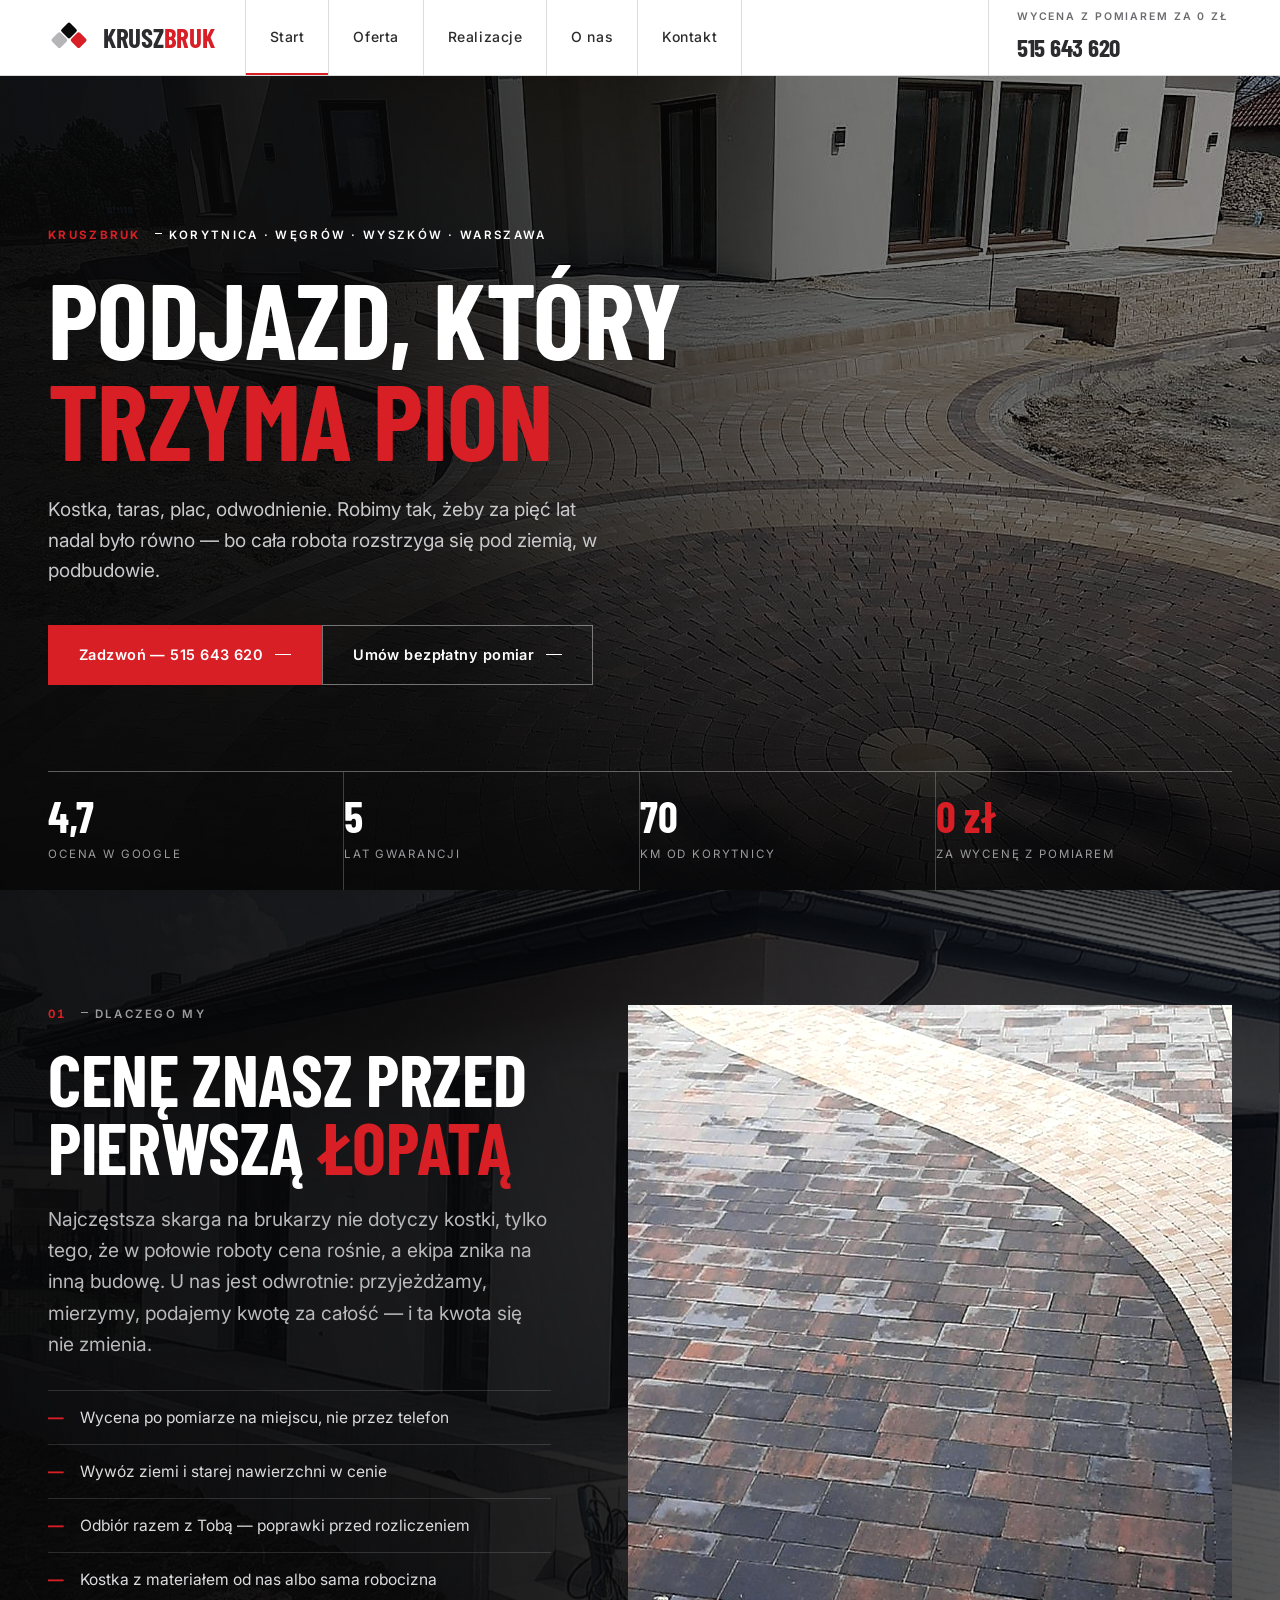
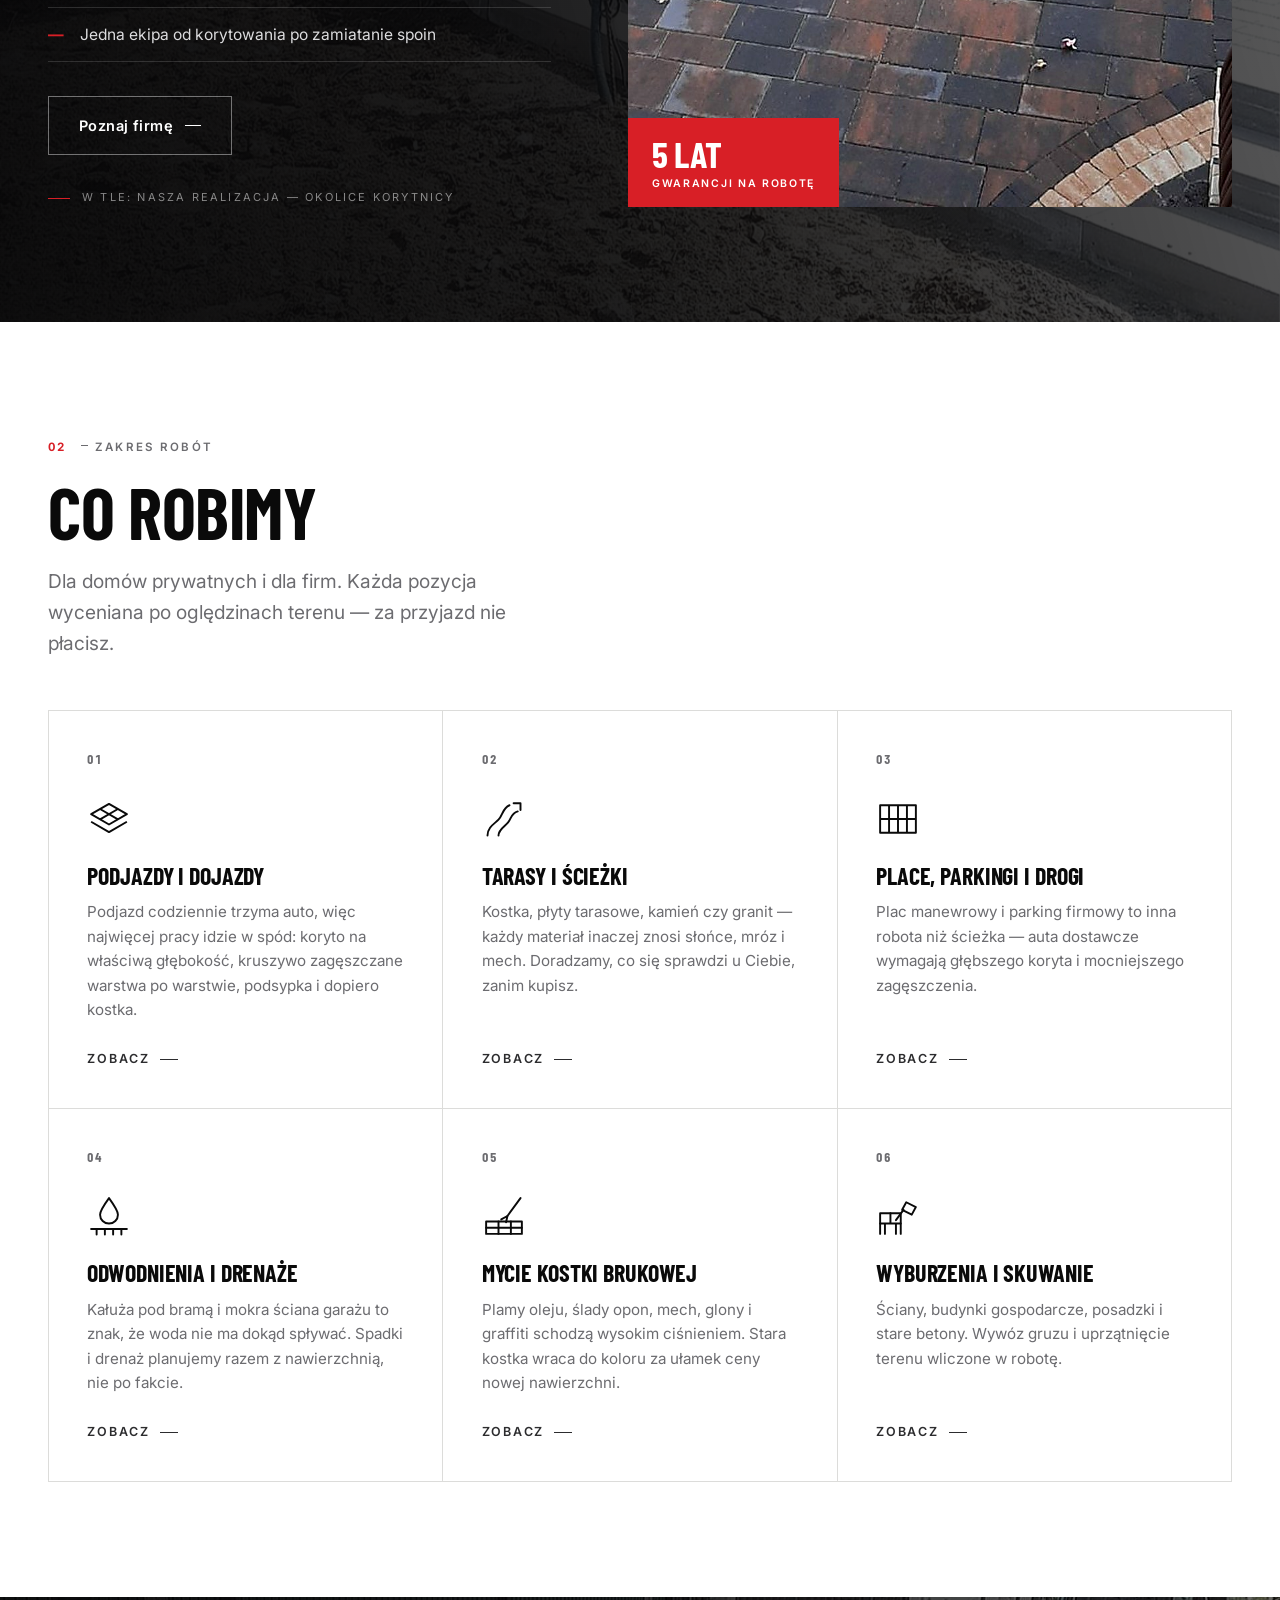
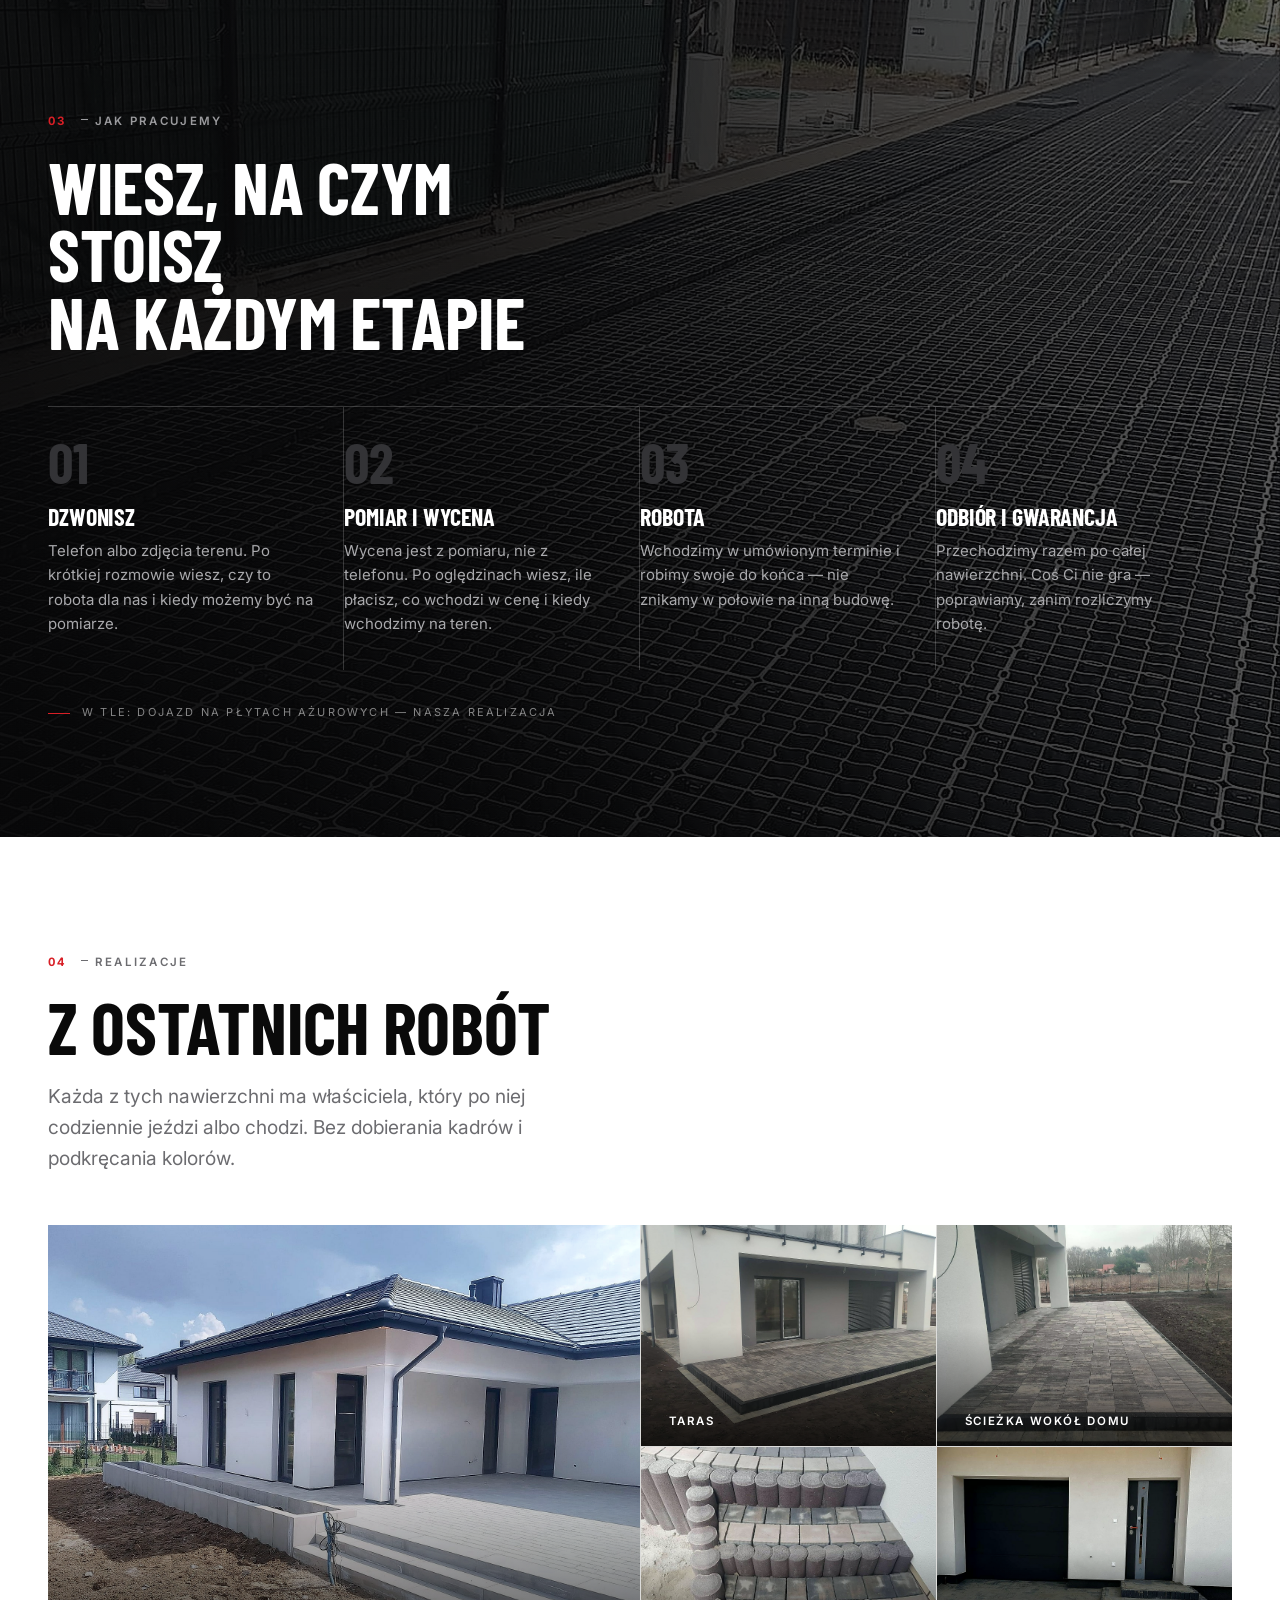
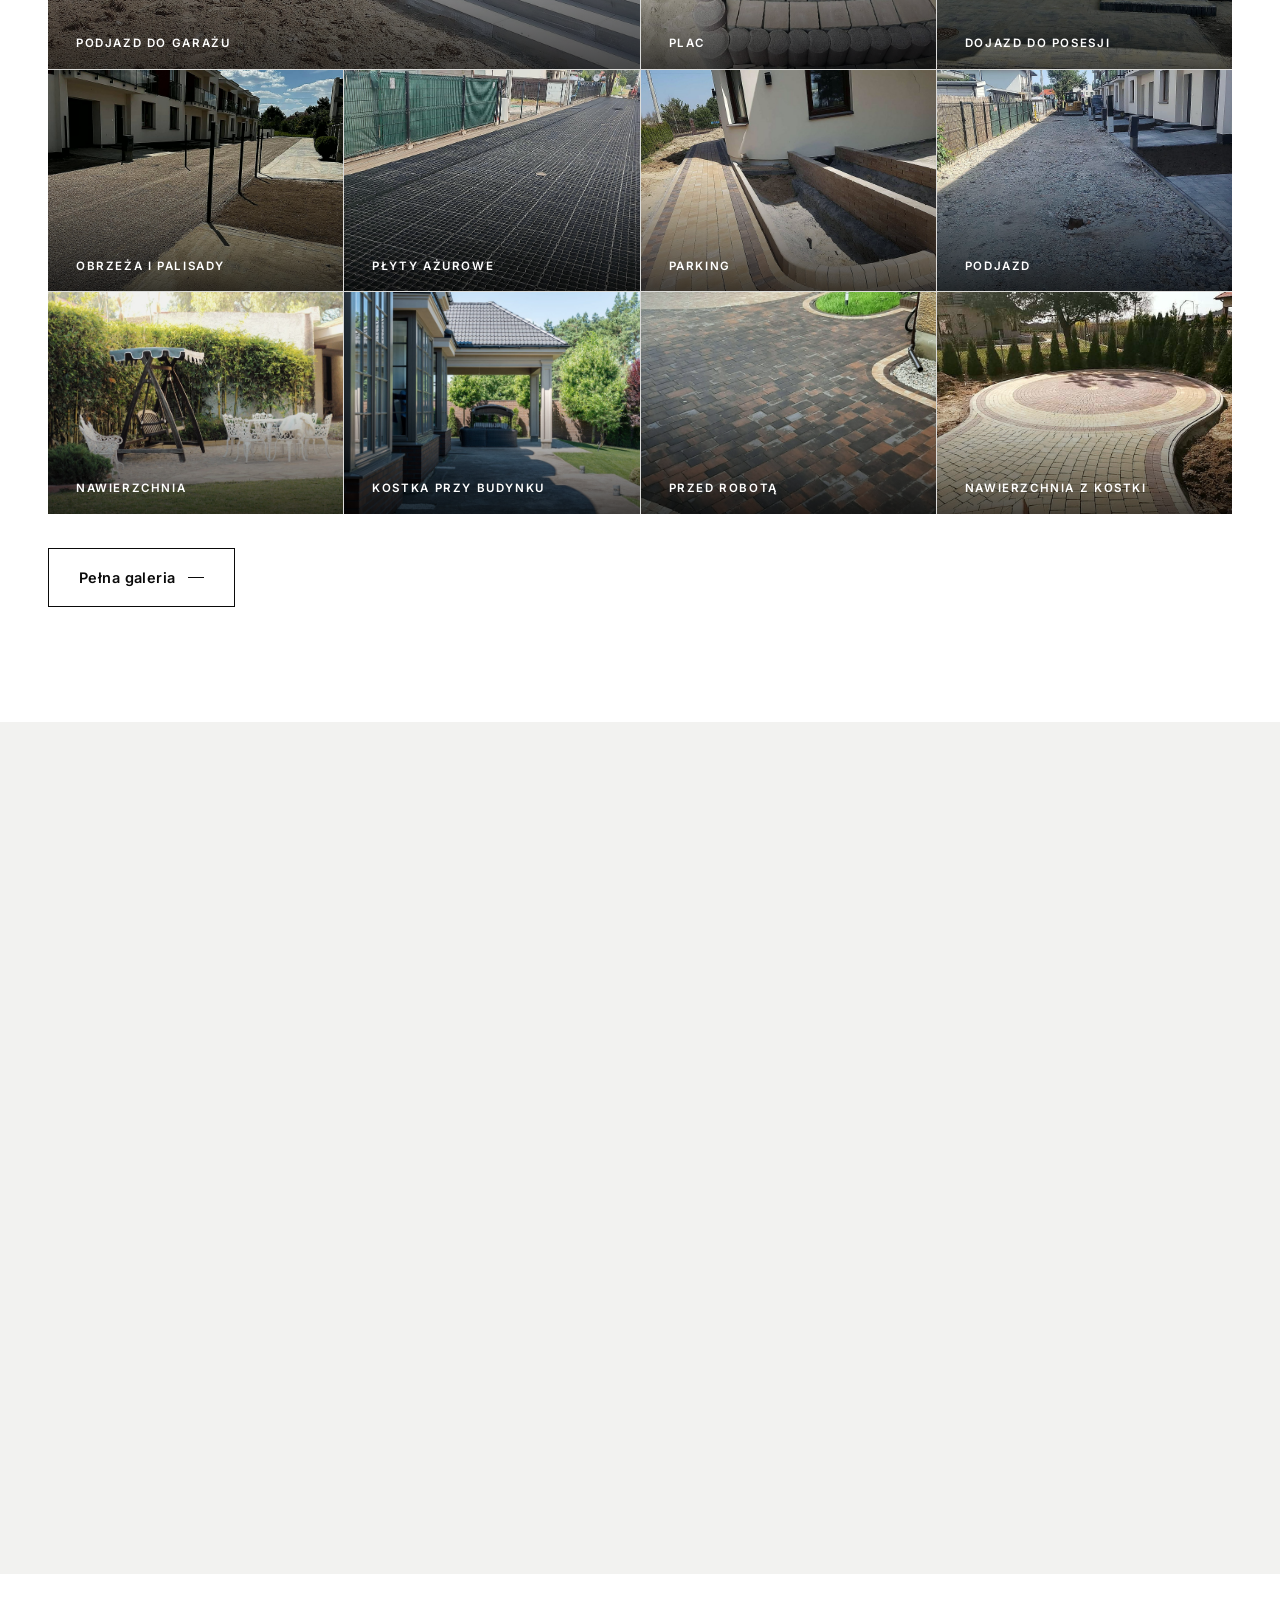
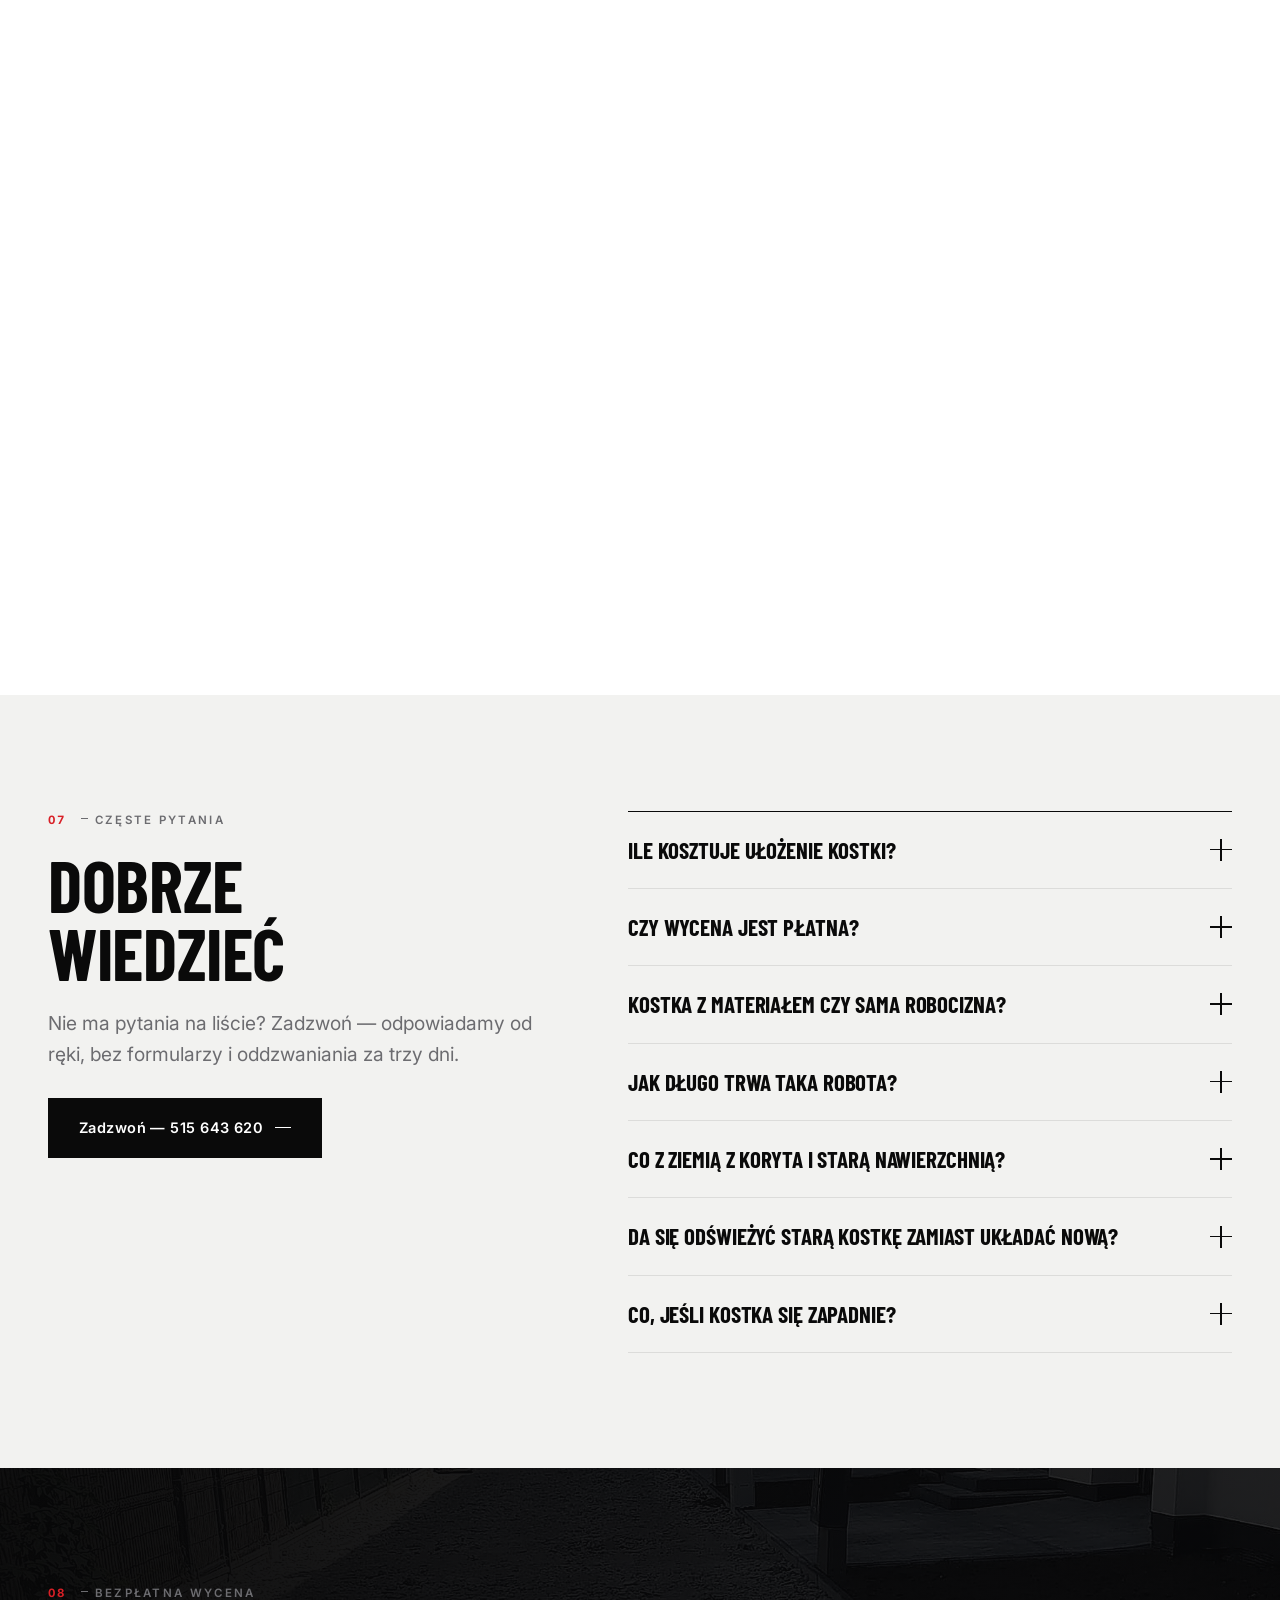
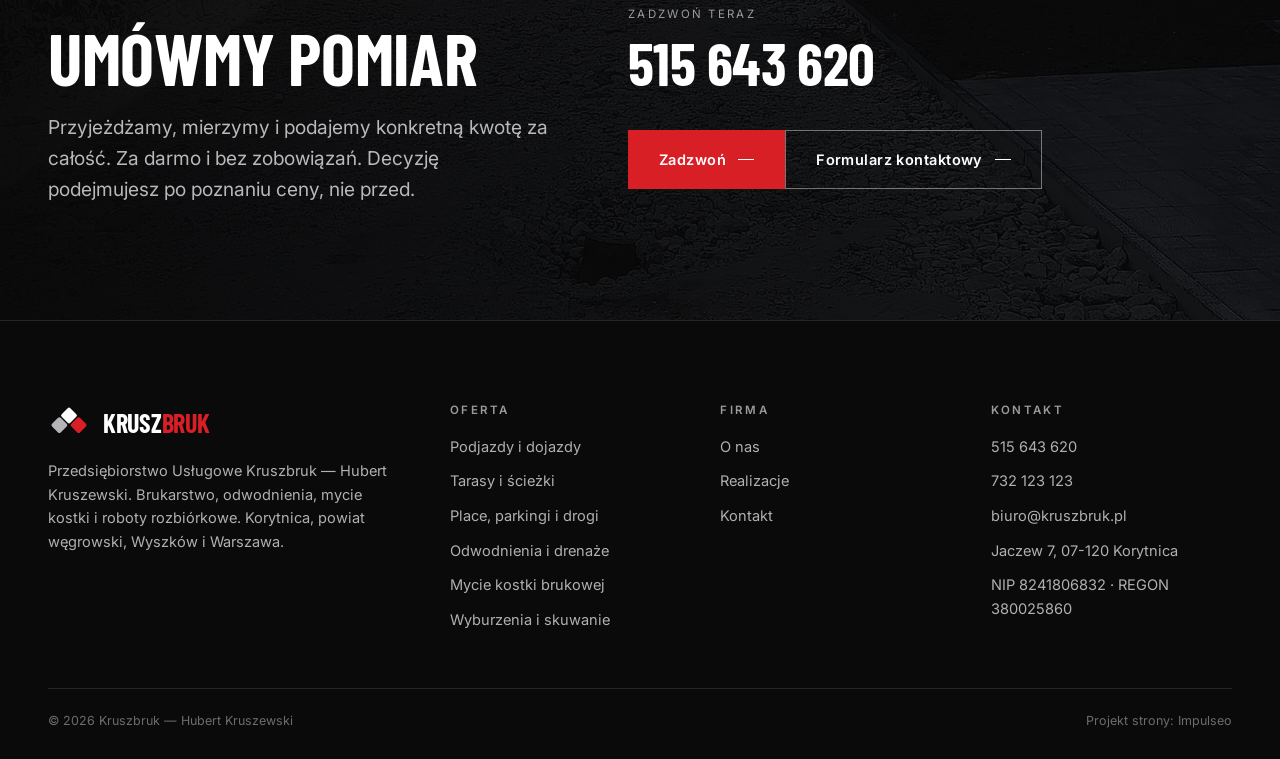
==== commit 33af1cd6: "Kruszbruk v2: paleta czarno-czerwona z logo klienta, zdjecia wlasne zamiast stokowych Uwagi Huberta " ====
--- a/v2/index.html
+++ b/v2/index.html
@@ -6,6 +6,7 @@
 <title>Kruszbruk — brukarstwo, podjazdy i place | Korytnica, Wyszków, Warszawa</title>
 <meta name="description" content="Kruszbruk — Hubert Kruszewski. Kostka brukowa, podjazdy, tarasy, parkingi, odwodnienia, mycie kostki. Korytnica, Węgrów, Wyszków, Warszawa. Bezpłatna wycena z pomiarem.">
 <meta name="robots" content="noindex, nofollow">
+<meta name="theme-color" content="#0a0a0a">
 <meta property="og:type" content="website">
 <meta property="og:locale" content="pl_PL">
 <meta property="og:site_name" content="Kruszbruk">
@@ -16,7 +17,7 @@
 <link rel="icon" href="img/logo.jpg">
 <link rel="preconnect" href="https://fonts.googleapis.com">
 <link rel="preconnect" href="https://fonts.gstatic.com" crossorigin>
-<link href="https://fonts.googleapis.com/css2?family=Barlow+Condensed:wght@500;600;700&family=Inter:wght@400;500;600;700&display=swap" rel="stylesheet">
+<link href="https://fonts.googleapis.com/css2?family=Barlow+Condensed:wght@600;700&family=Inter:wght@400;500;600;700&display=swap" rel="stylesheet">
 <link rel="stylesheet" href="assets/style.css">
 <script>
 /* Zasłona wejścia. W <head> bez defer, żeby strona nie mignęła przed zasłoną.
@@ -33,7 +34,7 @@
     function koniec(){
       if(zdjete) return; zdjete=true;
       h.classList.add('intro-out');
-      setTimeout(function(){ h.classList.remove('intro-on','intro-out'); },900);
+      setTimeout(function(){ h.classList.remove('intro-on','intro-out'); },800);
     }
     setTimeout(koniec,1900);
     setTimeout(function(){ h.classList.remove('intro-on','intro-out'); },4200);
@@ -46,14 +47,25 @@
 </script>
 </head>
 <body>
+<!-- znak z logo: trzy romby; kolory zmiennymi, bo CSS nie wchodzi do wnętrza <use> -->
+<svg width="0" height="0" style="position:absolute" aria-hidden="true" focusable="false">
+  <symbol id="romby" viewBox="0 0 48 40">
+    <rect fill="var(--m3-b,#b5b5b7)" x="6" y="16" width="14" height="14" rx="2.2" transform="rotate(45 13 23)"/>
+    <rect fill="var(--m3-c,#d81f26)" x="28" y="16" width="14" height="14" rx="2.2" transform="rotate(45 35 23)"/>
+    <rect fill="var(--m3-a,#0a0a0a)" x="17" y="5" width="14" height="14" rx="2.2" transform="rotate(45 24 12)"/>
+  </symbol>
+</svg>
+
 <div id="intro" aria-hidden="true">
+  <div class="znak"><svg class="m3" viewBox="0 0 48 40"><use href="#romby"/></svg></div>
   <div class="im">Krusz<span>bruk</span></div>
   <div class="sub">Brukarstwo &middot; Korytnica</div>
   <div class="bar"></div>
 </div>
+
 <header class="nav">
   <div class="wrap nav-in">
-    <a href="index.html" class="brand"><i>K</i>Krusz<em>bruk</em></a>
+    <a href="index.html" class="brand"><svg class="m3" viewBox="0 0 48 40" aria-hidden="true"><use href="#romby"/></svg><span>Krusz<em>bruk</em></span></a>
     <ul class="menu" id="menu">
       <li><a href="index.html" aria-current="page">Start</a></li>
       <li><a href="podjazdy-i-dojazdy.html">Oferta</a>
@@ -63,45 +75,37 @@
       <li><a href="o-nas.html">O nas</a></li>
       <li><a href="kontakt.html">Kontakt</a></li>
     </ul>
-    <a href="tel:+48515643620" class="btn btn-y">515 643 620</a>
+    <a href="tel:+48515643620" class="nav-tel"><span><small>Wycena z pomiarem za 0 zł</small><b>515 643 620</b></span></a>
     <button class="burger" id="burger" aria-label="Menu" aria-expanded="false">&#9776;</button>
   </div>
 </header>
+
 <div class="hero">
   <div class="hero-bg"><img src="img/hero.jpg" alt="Podjazd z kostki brukowej — realizacja Kruszbruk"></div>
   <div class="wrap">
-    <div class="eyebrow">Brukarstwo &middot; Korytnica, Wyszków, Warszawa</div>
+    <div class="label"><b>Kruszbruk</b><span>Korytnica &middot; Węgrów &middot; Wyszków &middot; Warszawa</span></div>
     <h1>Podjazd, który<em>trzyma pion</em></h1>
-    <p>Kostka, taras, plac, odwodnienie. Robimy tak, żeby za pięć lat nadal było równo — bo cała robota rozstrzyga się pod ziemią, w podbudowie.</p>
+    <p class="lead">Kostka, taras, plac, odwodnienie. Robimy tak, żeby za pięć lat nadal było równo — bo cała robota rozstrzyga się pod ziemią, w podbudowie.</p>
     <div class="hero-cta">
-      <a href="tel:+48515643620" class="btn btn-y">Zadzwoń — 515 643 620</a>
-      <a href="kontakt.html" class="btn btn-o">Bezpłatna wycena z pomiarem</a>
-    </div>
-    <div class="badges">
-      <div class="badge">&#9733; <b>4,7</b> w Google</div>
-      <div class="badge">&#9733; <b>5,0</b> na Oferteo</div>
-      <div class="badge"><b>5 lat</b> gwarancji</div>
-      <div class="badge">Wycena <b>za 0 zł</b></div>
-    </div>
-  </div>
-  <div class="down">przewiń</div>
+      <a href="tel:+48515643620" class="btn btn-r">Zadzwoń — 515 643 620</a>
+      <a href="kontakt.html" class="btn btn-o">Umów bezpłatny pomiar</a>
+    </div>
+    <div class="hero-fakty">
+      <div><b>4,7</b><span>ocena w Google</span></div>
+      <div><b>5</b><span>lat gwarancji</span></div>
+      <div><b>70</b><span>km od Korytnicy</span></div>
+      <div><b><i>0 zł</i></b><span>za wycenę z pomiarem</span></div>
+    </div>
+  </div>
 </div>
 
-<div class="stats">
-  <div class="wrap">
-    <div class="stat"><div class="n" data-c="4.7">0</div><div class="l">ocena w Google</div></div>
-    <div class="stat"><div class="n" data-c="5">0</div><div class="l">lat gwarancji</div></div>
-    <div class="stat"><div class="n" data-c="70">0</div><div class="l">km dojazdu</div></div>
-    <div class="stat"><div class="n" data-c="0">0</div><div class="l">dopłat po wycenie</div></div>
-  </div>
-</div>
-
-<section>
-  <div class="wrap split">
+<section class="foto">
+  <div class="foto-bg" data-par="0.12"><img src="img/g3.jpg" alt="Realizacja Kruszbruk — nawierzchnia wokół domu" loading="lazy"></div>
+  <div class="wrap dwie">
     <div class="rv">
-      <div class="eyebrow">Dlaczego my</div>
-      <h2>Cenę znasz przed<br><span class="mark">pierwszą łopatą</span></h2>
-      <p class="lead" style="margin-top:18px">Najczęstsza skarga na brukarzy nie dotyczy kostki, tylko tego, że w połowie roboty cena rośnie, a ekipa znika na inną budowę. U nas jest odwrotnie: przyjeżdżamy, mierzymy, podajemy kwotę za całość — i ta kwota się nie zmienia.</p>
+      <div class="label"><b>01</b><span>Dlaczego my</span></div>
+      <h2>Cenę znasz przed<br>pierwszą <span class="mark">łopatą</span></h2>
+      <p class="lead" style="margin-top:24px">Najczęstsza skarga na brukarzy nie dotyczy kostki, tylko tego, że w połowie roboty cena rośnie, a ekipa znika na inną budowę. U nas jest odwrotnie: przyjeżdżamy, mierzymy, podajemy kwotę za całość — i ta kwota się nie zmienia.</p>
       <ul class="check">
         <li>Wycena po pomiarze na miejscu, nie przez telefon</li>
         <li>Wywóz ziemi i starej nawierzchni w cenie</li>
@@ -109,105 +113,204 @@
         <li>Kostka z materiałem od nas albo sama robocizna</li>
         <li>Jedna ekipa od korytowania po zamiatanie spoin</li>
       </ul>
-      <div style="margin-top:30px"><a href="o-nas.html" class="btn btn-o">Poznaj firmę</a></div>
-    </div>
-    <div class="rv"><img src="img/about.jpg" alt="Ekipa Kruszbruk przy układaniu kostki brukowej" loading="lazy"></div>
+      <div style="margin-top:34px"><a href="o-nas.html" class="btn btn-o">Poznaj firmę</a></div>
+      <div class="podpis">w tle: nasza realizacja — okolice Korytnicy</div>
+    </div>
+    <div class="rv kadr">
+      <img src="img/about.jpg" alt="Ekipa Kruszbruk przy układaniu kostki brukowej" loading="lazy">
+      <div class="plakietka"><b>5 lat</b><span>gwarancji na robotę</span></div>
+    </div>
+  </div>
+</section>
+
+<section>
+  <div class="wrap">
+    <div class="naglowek rv">
+      <div class="label"><b>02</b><span>Zakres robót</span></div>
+      <h2>Co robimy</h2>
+      <p class="lead">Dla domów prywatnych i dla firm. Każda pozycja wyceniana po oględzinach terenu — za przyjazd nie płacisz.</p>
+    </div>
+    <div class="uslugi rv">
+      <a href="podjazdy-i-dojazdy.html" class="u">
+        <span class="nr">01</span>
+        <span class="ikona"><svg viewBox="0 0 32 32" fill="none" stroke="currentColor" stroke-width="1.4" stroke-linejoin="round"><path d="M16 5l13 7.5L16 20 3 12.5 16 5z"/><path d="M9.5 8.75l13 7.5M22.5 8.75l-13 7.5"/><path d="M3 18l13 7.5L29 18"/></svg></span>
+        <h3>Podjazdy i dojazdy</h3>
+        <p>Podjazd codziennie trzyma auto, więc najwięcej pracy idzie w spód: koryto na właściwą głębokość, kruszywo zagęszczane warstwa po warstwie, podsypka i dopiero kostka.</p>
+        <span class="wiecej">Zobacz</span>
+      </a>
+      <a href="tarasy-i-sciezki.html" class="u">
+        <span class="nr">02</span>
+        <span class="ikona"><svg viewBox="0 0 32 32" fill="none" stroke="currentColor" stroke-width="1.4" stroke-linecap="round" stroke-linejoin="round"><path d="M4 28c0-6 5-8.5 8-11.5S15 8 20 6"/><path d="M12 28c0-4.5 4.5-6.5 7-9.5s2-6.5 7-8"/><path d="M23 4.5h5v5"/></svg></span>
+        <h3>Tarasy i ścieżki</h3>
+        <p>Kostka, płyty tarasowe, kamień czy granit — każdy materiał inaczej znosi słońce, mróz i mech. Doradzamy, co się sprawdzi u Ciebie, zanim kupisz.</p>
+        <span class="wiecej">Zobacz</span>
+      </a>
+      <a href="place-parkingi-drogi.html" class="u">
+        <span class="nr">03</span>
+        <span class="ikona"><svg viewBox="0 0 32 32" fill="none" stroke="currentColor" stroke-width="1.4" stroke-linejoin="round"><rect x="3" y="6" width="26" height="20"/><path d="M9.5 6v20M16 6v20M22.5 6v20M3 16h26"/></svg></span>
+        <h3>Place, parkingi i drogi</h3>
+        <p>Plac manewrowy i parking firmowy to inna robota niż ścieżka — auta dostawcze wymagają głębszego koryta i mocniejszego zagęszczenia.</p>
+        <span class="wiecej">Zobacz</span>
+      </a>
+      <a href="odwodnienia-i-drenaze.html" class="u">
+        <span class="nr">04</span>
+        <span class="ikona"><svg viewBox="0 0 32 32" fill="none" stroke="currentColor" stroke-width="1.4" stroke-linecap="round" stroke-linejoin="round"><path d="M16 3c4 5.5 6.5 9 6.5 12A6.5 6.5 0 0 1 16 21.5 6.5 6.5 0 0 1 9.5 15C9.5 12 12 8.5 16 3z"/><path d="M3 25.5h26"/><path d="M7 29.5v-4M13 29.5v-4M19 29.5v-4M25 29.5v-4"/></svg></span>
+        <h3>Odwodnienia i drenaże</h3>
+        <p>Kałuża pod bramą i mokra ściana garażu to znak, że woda nie ma dokąd spływać. Spadki i drenaż planujemy razem z nawierzchnią, nie po fakcie.</p>
+        <span class="wiecej">Zobacz</span>
+      </a>
+      <a href="mycie-kostki-brukowej.html" class="u">
+        <span class="nr">05</span>
+        <span class="ikona"><svg viewBox="0 0 32 32" fill="none" stroke="currentColor" stroke-width="1.4" stroke-linecap="round" stroke-linejoin="round"><rect x="3" y="20" width="26" height="9"/><path d="M12 20v9M21 20v9M3 24.5h26"/><path d="M28 3l-9.5 13"/><path d="M18.5 16l-4.5 2.5M18.5 16l-1 4.5"/></svg></span>
+        <h3>Mycie kostki brukowej</h3>
+        <p>Plamy oleju, ślady opon, mech, glony i graffiti schodzą wysokim ciśnieniem. Stara kostka wraca do koloru za ułamek ceny nowej nawierzchni.</p>
+        <span class="wiecej">Zobacz</span>
+      </a>
+      <a href="wyburzenia-i-skuwanie.html" class="u">
+        <span class="nr">06</span>
+        <span class="ikona"><svg viewBox="0 0 32 32" fill="none" stroke="currentColor" stroke-width="1.4" stroke-linecap="round" stroke-linejoin="round"><path d="M3 29V14h15v15"/><path d="M3 21.5h15M10.5 14v7.5M6.5 21.5V29M14.5 21.5V29"/><path d="M22 6l7 3.5-3 5.5-7-3.5z"/><path d="M20 11.5l-5.5 7.5"/></svg></span>
+        <h3>Wyburzenia i skuwanie</h3>
+        <p>Ściany, budynki gospodarcze, posadzki i stare betony. Wywóz gruzu i uprzątnięcie terenu wliczone w robotę.</p>
+        <span class="wiecej">Zobacz</span>
+      </a>
+    </div>
+  </div>
+</section>
+
+<section class="foto">
+  <div class="foto-bg" data-par="0.09"><img src="img/g9.jpg" alt="Dojazd na płytach ażurowych — realizacja Kruszbruk" loading="lazy"></div>
+  <div class="wrap">
+    <div class="naglowek rv">
+      <div class="label"><b>03</b><span>Jak pracujemy</span></div>
+      <h2>Wiesz, na czym stoisz<br>na każdym etapie</h2>
+    </div>
+    <div class="steps rv">
+      <div class="step"><span class="nr">01</span><h3>Dzwonisz</h3><p>Telefon albo zdjęcia terenu. Po krótkiej rozmowie wiesz, czy to robota dla nas i kiedy możemy być na pomiarze.</p></div>
+      <div class="step"><span class="nr">02</span><h3>Pomiar i wycena</h3><p>Wycena jest z pomiaru, nie z telefonu. Po oględzinach wiesz, ile płacisz, co wchodzi w cenę i kiedy wchodzimy na teren.</p></div>
+      <div class="step"><span class="nr">03</span><h3>Robota</h3><p>Wchodzimy w umówionym terminie i robimy swoje do końca — nie znikamy w połowie na inną budowę.</p></div>
+      <div class="step"><span class="nr">04</span><h3>Odbiór i gwarancja</h3><p>Przechodzimy razem po całej nawierzchni. Coś Ci nie gra — poprawiamy, zanim rozliczymy robotę.</p></div>
+    </div>
+    <div class="podpis">w tle: dojazd na płytach ażurowych — nasza realizacja</div>
+  </div>
+</section>
+
+<section>
+  <div class="wrap">
+    <div class="naglowek rv">
+      <div class="label"><b>04</b><span>Realizacje</span></div>
+      <h2>Z ostatnich robót</h2>
+      <p class="lead">Każda z tych nawierzchni ma właściciela, który po niej codziennie jeździ albo chodzi. Bez dobierania kadrów i podkręcania kolorów.</p>
+    </div>
+    <div class="gal rv" id="gal">
+      <div class="gi big"><img src="img/g3.jpg" alt="Podjazd do garażu — realizacja Kruszbruk"><span class="tag">Podjazd do garażu</span></div>
+      <div class="gi"><img src="img/g4.jpg" alt="Taras — realizacja Kruszbruk"><span class="tag">Taras</span></div>
+      <div class="gi"><img src="img/g5.jpg" alt="Ścieżka wokół domu — realizacja Kruszbruk"><span class="tag">Ścieżka wokół domu</span></div>
+      <div class="gi"><img src="img/g6.jpg" alt="Plac — realizacja Kruszbruk" loading="lazy"><span class="tag">Plac</span></div>
+      <div class="gi"><img src="img/g7.jpg" alt="Dojazd do posesji — realizacja Kruszbruk" loading="lazy"><span class="tag">Dojazd do posesji</span></div>
+      <div class="gi"><img src="img/g8.jpg" alt="Obrzeża i palisady — realizacja Kruszbruk" loading="lazy"><span class="tag">Obrzeża i palisady</span></div>
+      <div class="gi"><img src="img/g9.jpg" alt="Dojazd na płytach ażurowych — realizacja Kruszbruk" loading="lazy"><span class="tag">Płyty ażurowe</span></div>
+      <div class="gi"><img src="img/g10.jpg" alt="Parking — realizacja Kruszbruk" loading="lazy"><span class="tag">Parking</span></div>
+      <div class="gi"><img src="img/g11.jpg" alt="Podjazd — realizacja Kruszbruk" loading="lazy"><span class="tag">Podjazd</span></div>
+      <div class="gi"><img src="img/g12.jpg" alt="Nawierzchnia — realizacja Kruszbruk" loading="lazy"><span class="tag">Nawierzchnia</span></div>
+      <div class="gi"><img src="img/g14.jpg" alt="Kostka przy budynku — realizacja Kruszbruk" loading="lazy"><span class="tag">Kostka przy budynku</span></div>
+      <div class="gi"><img src="img/g1.jpg" alt="Teren przed robotą — realizacja Kruszbruk" loading="lazy"><span class="tag">Przed robotą</span></div>
+      <div class="gi"><img src="img/g2.jpg" alt="Nawierzchnia z kostki — realizacja Kruszbruk" loading="lazy"><span class="tag">Nawierzchnia z kostki</span></div>
+    </div>
+    <div style="margin-top:34px"><a href="realizacje.html" class="btn btn-o">Pełna galeria</a></div>
   </div>
 </section>
 
 <section class="smoke">
   <div class="wrap">
-    <div class="rv" style="margin-bottom:42px">
-      <div class="eyebrow">Zakres robót</div>
-      <h2>Co robimy</h2>
-      <p class="lead" style="margin-top:14px">Dla domów prywatnych i dla firm. Każda pozycja wyceniana po oględzinach terenu — za przyjazd nie płacisz.</p>
-    </div>
-    <div class="grid g3"><a href="podjazdy-i-dojazdy.html" class="card rv"><div class="ico">&#128664;</div><h3>Podjazdy i dojazdy</h3><p>Podjazd codziennie trzyma auto, więc najwięcej pracy idzie w spód: koryto na właściwą głębokość, kruszywo zagęszczane warstwa po warstwie, podsypka i dopiero kostka.</p><span class="more">Zobacz szczegóły &rarr;</span></a><a href="tarasy-i-sciezki.html" class="card rv"><div class="ico">&#127794;</div><h3>Tarasy i ścieżki</h3><p>Kostka, płyty tarasowe, kamień czy granit — każdy materiał inaczej znosi słońce, mróz i mech. Doradzamy, co się sprawdzi u Ciebie, zanim kupisz.</p><span class="more">Zobacz szczegóły &rarr;</span></a><a href="place-parkingi-drogi.html" class="card rv"><div class="ico">&#128739;</div><h3>Place, parkingi i drogi</h3><p>Plac manewrowy i parking firmowy to inna robota niż ścieżka — auta dostawcze wymagają głębszego koryta i mocniejszego zagęszczenia.</p><span class="more">Zobacz szczegóły &rarr;</span></a><a href="odwodnienia-i-drenaze.html" class="card rv"><div class="ico">&#128167;</div><h3>Odwodnienia i drenaże</h3><p>Kałuża pod bramą i mokra ściana garażu to znak, że woda nie ma dokąd spływać. Spadki i drenaż planujemy razem z nawierzchnią, nie po fakcie.</p><span class="more">Zobacz szczegóły &rarr;</span></a><a href="mycie-kostki-brukowej.html" class="card rv"><div class="ico">&#129529;</div><h3>Mycie kostki brukowej</h3><p>Plamy oleju, ślady opon, mech, glony i graffiti schodzą wysokim ciśnieniem. Stara kostka wraca do koloru za ułamek ceny nowej nawierzchni.</p><span class="more">Zobacz szczegóły &rarr;</span></a><a href="wyburzenia-i-skuwanie.html" class="card rv"><div class="ico">&#9935;</div><h3>Wyburzenia i skuwanie</h3><p>Ściany, budynki gospodarcze, posadzki i stare betony. Wywóz gruzu i uprzątnięcie terenu wliczone w robotę.</p><span class="more">Zobacz szczegóły &rarr;</span></a></div>
-  </div>
-</section>
-
-<section class="dark">
-  <div class="wrap">
-    <div class="rv" style="margin-bottom:38px">
-      <div class="eyebrow">Jak pracujemy</div>
-      <h2>Wiesz, na czym stoisz —<br>na każdym etapie</h2>
-    </div>
-    <div class="steps rv">
-      <div class="step"><h3>Dzwonisz</h3><p>Telefon albo zdjęcia terenu. Po krótkiej rozmowie wiesz, czy to robota dla nas i kiedy możemy być na pomiarze.</p></div>
-      <div class="step"><h3>Pomiar i wycena</h3><p>Wycena jest z pomiaru, nie z telefonu. Po oględzinach wiesz, ile płacisz, co wchodzi w cenę i kiedy wchodzimy na teren.</p></div>
-      <div class="step"><h3>Robota</h3><p>Wchodzimy w umówionym terminie i robimy swoje do końca — nie znikamy w połowie na inną budowę.</p></div>
-      <div class="step"><h3>Odbiór i gwarancja</h3><p>Przechodzimy razem po całej nawierzchni. Coś Ci nie gra — poprawiamy, zanim rozliczymy robotę.</p></div>
+    <div class="naglowek rv">
+      <div class="label"><b>05</b><span>Opinie</span></div>
+      <h2>Co mówią klienci</h2>
+    </div>
+    <div class="oceny rv">
+      <div class="ocena"><b>4,7</b><div><div class="stars">&#9733;&#9733;&#9733;&#9733;&#9733;</div><small>wizytówka Google</small></div></div>
+      <div class="ocena"><b>5,0</b><div><div class="stars">&#9733;&#9733;&#9733;&#9733;&#9733;</div><small>Oferteo &middot; 8 lat na portalu</small></div></div>
+    </div>
+    <div class="opinie rv">
+      <div class="rev">
+        <div class="stars">&#9733;&#9733;&#9733;&#9733;&#9733;</div>
+        <p>„Właściciel firmy bardzo pomocny — nawet już po skończeniu i rozliczeniu całej inwestycji. Dalej można do Niego dzwonić i służy pomocą, bardzo dobry kontakt. Na wszystko firma udziela 5 lat gwarancji.”</p>
+        <div class="who"><div><b>Radosław Bobowski</b><span>opinia w Google</span></div></div>
+      </div>
+      <div class="rev">
+        <div class="stars">&#9733;&#9733;&#9733;&#9733;&#9733;</div>
+        <p>„Droga wewnętrzna oraz nawierzchnia z kostki brukowej zostały wykonane solidnie, estetycznie i zgodnie z ustaleniami. Prace przebiegły sprawnie i terminowo. Bardzo dobry kontakt, uczciwa cena i świetny efekt końcowy.”</p>
+        <div class="who"><div><b>P. K.</b><span>opinia w Oferteo</span></div></div>
+      </div>
+      <div class="rev">
+        <div class="stars">&#9733;&#9733;&#9733;&#9733;&#9733;</div>
+        <p>„Profesjonalna ekipa pracowitych i zorganizowanych ludzi. Można śmiało polecać, a ja rzadko kogoś polecam. Wiedzą co robią i są staranni.”</p>
+        <div class="who"><div><b>Agnes RRR</b><span>opinia w Google</span></div></div>
+      </div>
     </div>
   </div>
 </section>
 
 <section>
-  <div class="wrap">
-    <div class="rv" style="margin-bottom:34px">
-      <div class="eyebrow">Realizacje</div>
-      <h2>Z ostatnich robót</h2>
-      <p class="lead" style="margin-top:14px">Każda z tych nawierzchni ma właściciela, który po niej codziennie jeździ albo chodzi. Bez dobierania kadrów i podkręcania kolorów.</p>
-    </div>
-    <div class="gal rv" id="gal"><div class="gi big"><img src="img/g3.jpg" alt="Podjazd do garażu — realizacja Kruszbruk"><span class="tag">Podjazd do garażu</span></div><div class="gi"><img src="img/g4.jpg" alt="Taras — realizacja Kruszbruk"><span class="tag">Taras</span></div><div class="gi"><img src="img/g5.jpg" alt="Ścieżka wokół domu — realizacja Kruszbruk"><span class="tag">Ścieżka wokół domu</span></div><div class="gi"><img src="img/g6.jpg" alt="Plac — realizacja Kruszbruk" loading="lazy"><span class="tag">Plac</span></div><div class="gi"><img src="img/g7.jpg" alt="Dojazd do posesji — realizacja Kruszbruk" loading="lazy"><span class="tag">Dojazd do posesji</span></div><div class="gi"><img src="img/g8.jpg" alt="Obrzeża i palisady — realizacja Kruszbruk" loading="lazy"><span class="tag">Obrzeża i palisady</span></div><div class="gi"><img src="img/g9.jpg" alt="Otoczenie domu — realizacja Kruszbruk" loading="lazy"><span class="tag">Otoczenie domu</span></div><div class="gi"><img src="img/g10.jpg" alt="Parking — realizacja Kruszbruk" loading="lazy"><span class="tag">Parking</span></div><div class="gi"><img src="img/g11.jpg" alt="Podjazd — realizacja Kruszbruk" loading="lazy"><span class="tag">Podjazd</span></div><div class="gi"><img src="img/g12.jpg" alt="Nawierzchnia — realizacja Kruszbruk" loading="lazy"><span class="tag">Nawierzchnia</span></div><div class="gi"><img src="img/g14.jpg" alt="Realizacja — realizacja Kruszbruk" loading="lazy"><span class="tag">Realizacja</span></div></div>
-    <div style="margin-top:28px"><a href="realizacje.html" class="btn btn-o">Pełna galeria</a></div>
+  <div class="wrap dwie srodek">
+    <div class="rv">
+      <div class="label"><b>06</b><span>Obszar działania</span></div>
+      <h2>Dojeżdżamy<br>do Ciebie</h2>
+      <p class="lead" style="margin-top:22px">Baza w Jaczewie pod Korytnicą, robimy w promieniu około 70 km — od powiatu węgrowskiego po Warszawę. Dalej? Zadzwoń, przy większej robocie zwykle da się dograć.</p>
+      <div class="area">
+        <span class="chip hot">Korytnica</span><span class="chip">Węgrów</span><span class="chip">Łochów</span><span class="chip">Wyszków</span><span class="chip">Radzymin</span><span class="chip">Wołomin</span><span class="chip">Marki</span><span class="chip">Zielonka</span><span class="chip">Mińsk Mazowiecki</span><span class="chip">Sokołów Podlaski</span><span class="chip">Warszawa</span>
+      </div>
+    </div>
+    <div class="rv" style="align-self:stretch">
+      <iframe class="map" title="Mapa — Kruszbruk, Jaczew 7, Korytnica" src="https://www.google.com/maps?q=Jaczew%207,%2007-120%20Korytnica&output=embed" loading="lazy"></iframe>
+    </div>
   </div>
 </section>
 
 <section class="smoke">
-  <div class="wrap">
+  <div class="wrap dwie">
     <div class="rv">
-      <div class="eyebrow">Opinie</div>
-      <h2>Co mówią klienci</h2>
-      <div class="scores">
-        <div class="score"><div class="big">4,7</div><div><div class="stars">&#9733;&#9733;&#9733;&#9733;&#9733;</div><small>wizytówka Google</small></div></div>
-        <div class="score"><div class="big">5,0</div><div><div class="stars">&#9733;&#9733;&#9733;&#9733;&#9733;</div><small>Oferteo &middot; 8 lat na portalu</small></div></div>
-      </div>
-    </div>
-    <div class="grid g3"><div class="rev rv"><div class="stars">&#9733;&#9733;&#9733;&#9733;&#9733;</div><p>„Właściciel firmy bardzo pomocny — nawet już po skończeniu i rozliczeniu całej inwestycji. Dalej można do Niego dzwonić i służy pomocą, bardzo dobry kontakt. Na wszystko firma udziela 5 lat gwarancji.”</p><div class="who"><div class="av">R</div><div><b>Radosław Bobowski</b><span>opinia w Google</span></div></div></div><div class="rev rv"><div class="stars">&#9733;&#9733;&#9733;&#9733;&#9733;</div><p>„Droga wewnętrzna oraz nawierzchnia z kostki brukowej zostały wykonane solidnie, estetycznie i zgodnie z ustaleniami. Prace przebiegły sprawnie i terminowo. Bardzo dobry kontakt, uczciwa cena i świetny efekt końcowy.”</p><div class="who"><div class="av">P</div><div><b>P. K.</b><span>opinia w Oferteo</span></div></div></div><div class="rev rv"><div class="stars">&#9733;&#9733;&#9733;&#9733;&#9733;</div><p>„Profesjonalna ekipa pracowitych i zorganizowanych ludzi. Można śmiało polecać, a ja rzadko kogoś polecam. Wiedzą co robią i są staranni.”</p><div class="who"><div class="av">A</div><div><b>Agnes RRR</b><span>opinia w Google</span></div></div></div></div>
-  </div>
-</section>
-
-<section>
-  <div class="wrap split">
-    <div class="rv">
-      <div class="eyebrow">Obszar działania</div>
-      <h2>Dojeżdżamy do Ciebie</h2>
-      <p class="lead" style="margin-top:16px">Baza w Jaczewie pod Korytnicą, robimy w promieniu około 70 km — od powiatu węgrowskiego po Warszawę. Dalej? Zadzwoń, przy większej robocie zwykle da się dograć.</p>
-      <div class="area"><span class="chip hot">Korytnica</span><span class="chip">Węgrów</span><span class="chip">Łochów</span><span class="chip">Wyszków</span><span class="chip">Radzymin</span><span class="chip">Wołomin</span><span class="chip">Marki</span><span class="chip">Zielonka</span><span class="chip">Mińsk Mazowiecki</span><span class="chip">Sokołów Podlaski</span><span class="chip">Warszawa</span></div>
-    </div>
-    <div class="rv">
-      <iframe class="map" title="Mapa — Kruszbruk, Jaczew 7, Korytnica" src="https://www.google.com/maps?q=Jaczew%207,%2007-120%20Korytnica&output=embed" loading="lazy"></iframe>
-    </div>
-  </div>
-</section>
-
-<section class="smoke">
-  <div class="wrap">
-    <div class="rv" style="margin-bottom:28px">
-      <div class="eyebrow">Częste pytania</div>
-      <h2>Dobrze wiedzieć</h2>
-    </div>
-    <div class="faq rv"><div class="q"><h3>Ile kosztuje ułożenie kostki?<i>+</i></h3><div class="a"><p>Zależy od terenu i materiału — inna cena wychodzi na piasku, inna tam, gdzie trzeba głębiej korytować i wywozić ziemię. Dlatego cenę podajemy dopiero po pomiarze — i w trakcie roboty ona już nie rośnie.</p></div></div><div class="q"><h3>Czy wycena jest płatna?<i>+</i></h3><div class="a"><p>Nie. Za przyjazd i pomiar w Korytnicy i okolicy nie płacisz. Decyzję podejmujesz po poznaniu ceny, nie przed.</p></div></div><div class="q"><h3>Kostka z materiałem czy sama robocizna?<i>+</i></h3><div class="a"><p>Oba układy są w porządku. Z materiałem od nas masz jedną cenę i jednego odpowiedzialnego za całość; z powierzonym — najpierw go obejrzymy, bo nie każda kostka nadaje się pod auto.</p></div></div><div class="q"><h3>Jak długo trwa taka robota?<i>+</i></h3><div class="a"><p>Ścieżka to kilka dni, duży podjazd z korytowaniem — dłużej. Przy wycenie dostajesz termin wejścia i termin odbioru; między nimi robota idzie ciągiem, bez tygodniowych przerw.</p></div></div><div class="q"><h3>Co z ziemią z koryta i starą nawierzchnią?<i>+</i></h3><div class="a"><p>Wywóz jest w wycenie — po robocie nie zostaje hałda ziemi ani sterta starego betonu. Chcesz zatrzymać ziemię na podniesienie ogrodu? Powiedz przy pomiarze, zostawimy ją tam, gdzie wskażesz.</p></div></div><div class="q"><h3>Da się odświeżyć starą kostkę zamiast układać nową?<i>+</i></h3><div class="a"><p>Bardzo często tak. Mycie wysokociśnieniowe ściąga mech, glony i plamy oleju — kostka wraca do koloru. Przy pomiarze mówimy wprost, czy w Twoim przypadku wystarczy mycie, czy trzeba przekładać.</p></div></div><div class="q"><h3>Co, jeśli kostka się zapadnie?<i>+</i></h3><div class="a"><p>Dobrze zagęszczona podbudowa nie siada — ale jak coś się ruszy, wracamy i poprawiamy. Nasza wina — robimy za darmo; wjechało tam coś dużo cięższego, niż ustalaliśmy — mówimy wprost, co i za ile.</p></div></div></div>
+      <div class="label"><b>07</b><span>Częste pytania</span></div>
+      <h2>Dobrze<br>wiedzieć</h2>
+      <p class="lead" style="margin-top:22px">Nie ma pytania na liście? Zadzwoń — odpowiadamy od ręki, bez formularzy i oddzwaniania za trzy dni.</p>
+      <div style="margin-top:28px"><a href="tel:+48515643620" class="btn btn-k">Zadzwoń — 515 643 620</a></div>
+    </div>
+    <div class="faq rv">
+      <div class="q"><h3>Ile kosztuje ułożenie kostki?<i></i></h3><div class="a"><p>Zależy od terenu i materiału — inna cena wychodzi na piasku, inna tam, gdzie trzeba głębiej korytować i wywozić ziemię. Dlatego cenę podajemy dopiero po pomiarze — i w trakcie roboty ona już nie rośnie.</p></div></div>
+      <div class="q"><h3>Czy wycena jest płatna?<i></i></h3><div class="a"><p>Nie. Za przyjazd i pomiar w Korytnicy i okolicy nie płacisz. Decyzję podejmujesz po poznaniu ceny, nie przed.</p></div></div>
+      <div class="q"><h3>Kostka z materiałem czy sama robocizna?<i></i></h3><div class="a"><p>Oba układy są w porządku. Z materiałem od nas masz jedną cenę i jednego odpowiedzialnego za całość; z powierzonym — najpierw go obejrzymy, bo nie każda kostka nadaje się pod auto.</p></div></div>
+      <div class="q"><h3>Jak długo trwa taka robota?<i></i></h3><div class="a"><p>Ścieżka to kilka dni, duży podjazd z korytowaniem — dłużej. Przy wycenie dostajesz termin wejścia i termin odbioru; między nimi robota idzie ciągiem, bez tygodniowych przerw.</p></div></div>
+      <div class="q"><h3>Co z ziemią z koryta i starą nawierzchnią?<i></i></h3><div class="a"><p>Wywóz jest w wycenie — po robocie nie zostaje hałda ziemi ani sterta starego betonu. Chcesz zatrzymać ziemię na podniesienie ogrodu? Powiedz przy pomiarze, zostawimy ją tam, gdzie wskażesz.</p></div></div>
+      <div class="q"><h3>Da się odświeżyć starą kostkę zamiast układać nową?<i></i></h3><div class="a"><p>Bardzo często tak. Mycie wysokociśnieniowe ściąga mech, glony i plamy oleju — kostka wraca do koloru. Przy pomiarze mówimy wprost, czy w Twoim przypadku wystarczy mycie, czy trzeba przekładać.</p></div></div>
+      <div class="q"><h3>Co, jeśli kostka się zapadnie?<i></i></h3><div class="a"><p>Dobrze zagęszczona podbudowa nie siada — ale jak coś się ruszy, wracamy i poprawiamy. Nasza wina — robimy za darmo; wjechało tam coś dużo cięższego, niż ustalaliśmy — mówimy wprost, co i za ile.</p></div></div>
+    </div>
   </div>
 </section>
 
 <section class="cta">
-  <div class="wrap in">
-    <div class="eyebrow">Bezpłatna wycena</div>
-    <h2>Umówmy pomiar</h2>
-    <p>Zadzwoń albo napisz — przyjeżdżamy, mierzymy i podajemy konkretną kwotę za całość. Za darmo i bez zobowiązań. Decyzję podejmujesz po poznaniu ceny, nie przed.</p>
-    <div class="cta-row">
-      <a href="tel:+48515643620" class="btn btn-k">Zadzwoń — 515 643 620</a>
-      <a href="kontakt.html" class="btn btn-o">Formularz kontaktowy</a>
-    </div>
-  </div>
-</section>
+  <div class="cta-bg"><img src="img/g11.jpg" alt="Podjazd z kostki — realizacja Kruszbruk" loading="lazy"></div>
+  <div class="wrap dwie srodek">
+    <div>
+      <div class="label"><b>08</b><span>Bezpłatna wycena</span></div>
+      <h2>Umówmy pomiar</h2>
+      <p class="lead">Przyjeżdżamy, mierzymy i podajemy konkretną kwotę za całość. Za darmo i bez zobowiązań. Decyzję podejmujesz po poznaniu ceny, nie przed.</p>
+    </div>
+    <div>
+      <span style="font-size:11.5px;letter-spacing:.2em;text-transform:uppercase;color:#9b9b9e">Zadzwoń teraz</span><br>
+      <a href="tel:+48515643620" class="cta-tel">515 643 620</a>
+      <div class="cta-row">
+        <a href="tel:+48515643620" class="btn btn-r">Zadzwoń</a>
+        <a href="kontakt.html" class="btn btn-o">Formularz kontaktowy</a>
+      </div>
+    </div>
+  </div>
+</section>
+
 <footer>
   <div class="wrap">
     <div class="fgrid">
       <div>
-        <a href="index.html" class="brand" style="margin-bottom:16px"><i>K</i>Krusz<em>bruk</em></a>
-        <p style="margin-top:14px">Przedsiębiorstwo Usługowe Kruszbruk — Hubert Kruszewski. Brukarstwo, odwodnienia, mycie kostki i roboty rozbiórkowe. Korytnica, powiat węgrowski, Wyszków i Warszawa.</p>
+        <a href="index.html" class="brand"><svg class="m3" viewBox="0 0 48 40" aria-hidden="true"><use href="#romby"/></svg><span>Krusz<em>bruk</em></span></a>
+        <p style="margin-top:20px">Przedsiębiorstwo Usługowe Kruszbruk — Hubert Kruszewski. Brukarstwo, odwodnienia, mycie kostki i roboty rozbiórkowe. Korytnica, powiat węgrowski, Wyszków i Warszawa.</p>
       </div>
       <div><h4>Oferta</h4><ul><li><a href="podjazdy-i-dojazdy.html">Podjazdy i dojazdy</a></li><li><a href="tarasy-i-sciezki.html">Tarasy i ścieżki</a></li><li><a href="place-parkingi-drogi.html">Place, parkingi i drogi</a></li><li><a href="odwodnienia-i-drenaze.html">Odwodnienia i drenaże</a></li><li><a href="mycie-kostki-brukowej.html">Mycie kostki brukowej</a></li><li><a href="wyburzenia-i-skuwanie.html">Wyburzenia i skuwanie</a></li></ul></div>
       <div><h4>Firma</h4><ul><li><a href="o-nas.html">O nas</a></li><li><a href="realizacje.html">Realizacje</a></li><li><a href="kontakt.html">Kontakt</a></li></ul></div>
@@ -216,8 +319,7 @@
         <li><a href="tel:+48732123123">732 123 123</a></li>
         <li><a href="mailto:biuro@kruszbruk.pl">biuro@kruszbruk.pl</a></li>
         <li>Jaczew 7, 07-120 Korytnica</li>
-        <li>NIP 8241806832</li>
-        <li>REGON 380025860</li>
+        <li>NIP 8241806832 &middot; REGON 380025860</li>
       </ul></div>
     </div>
     <div class="fbot"><span>&copy; 2026 Kruszbruk — Hubert Kruszewski</span><span>Projekt strony: Impulseo</span></div>
--- a/v2/assets/style.css
+++ b/v2/assets/style.css
@@ -1,287 +1,422 @@
-/* KRUSZBRUK — demo Impulseo. Czerń / biel / żółty. */
+/* KRUSZBRUK — Impulseo.
+   Kolory z logo: czerń, czerwień, szary. Bez zaokrągleń, bez cieni-poduszek.
+   Rytm trzyma siatka i włoskowate linie, nie ozdobniki. */
 :root{
-  --ink:#0b0b0b;
-  --ink2:#161616;
+  --ink:#0a0a0a;
+  --ink-2:#141416;
   --paper:#ffffff;
-  --smoke:#f4f4f2;
-  --line:#e2e2de;
-  --line-d:#2a2a2a;
-  --muted:#6a6a68;
-  --muted-d:#a5a5a2;
-  --yel:#ffd400;
-  --yel-d:#e8c000;
-  --max:1220px;
-  --r:4px;
-  --pasek:min(420px,62vw);
+  --smoke:#f2f2f0;
+  --hair:#dcdcda;
+  --hair-d:#262628;
+  --text:#2c2c2e;
+  --muted:#6c6c70;
+  --muted-d:#9b9b9e;
+  --red:#d81f26;
+  --red-l:#f04149;
+  --steel:#b5b5b7;
+  --max:1320px;
+  --pad:clamp(20px,4vw,48px);
 }
 *{box-sizing:border-box;margin:0;padding:0}
 html{scroll-behavior:smooth;-webkit-text-size-adjust:100%}
-body{background:var(--paper);color:var(--ink);font-family:Inter,system-ui,-apple-system,sans-serif;font-size:17px;line-height:1.68;-webkit-font-smoothing:antialiased;overflow-x:hidden}
+body{background:var(--paper);color:var(--text);font-family:Inter,system-ui,-apple-system,sans-serif;
+  font-size:16.5px;line-height:1.62;-webkit-font-smoothing:antialiased;overflow-x:hidden}
 img{max-width:100%;display:block}
 a{color:inherit;text-decoration:none}
 li{list-style:none}
-.wrap{max-width:var(--max);margin:0 auto;padding:0 24px}
-h1,h2,h3,h4,.disp{font-family:'Barlow Condensed',Impact,sans-serif;font-weight:700;line-height:1.02;letter-spacing:.4px;text-transform:uppercase}
-h1{font-size:clamp(42px,7.4vw,92px)}
-h2{font-size:clamp(32px,5.2vw,58px)}
-h3{font-size:clamp(22px,2.4vw,28px)}
-p{max-width:70ch}
-section{padding:clamp(58px,8vw,110px) 0;position:relative}
-.eyebrow{font-family:'Barlow Condensed',sans-serif;text-transform:uppercase;letter-spacing:3.4px;font-size:15px;font-weight:600;display:flex;align-items:center;gap:12px;margin-bottom:16px}
-.eyebrow::before{content:"";width:36px;height:3px;background:var(--yel)}
-.lead{color:var(--muted);font-size:18.5px}
-.dark .lead,.yel .lead{color:inherit}
-.dark{background:var(--ink);color:#f2f2f0}
-.dark .lead{color:var(--muted-d)}
+::selection{background:var(--red);color:#fff}
+
+.wrap{max-width:var(--max);margin:0 auto;padding:0 var(--pad)}
+section{padding:clamp(64px,9vw,132px) 0;position:relative}
+
+h1,h2,h3,h4,.disp{font-family:'Barlow Condensed',Impact,sans-serif;font-weight:700;text-transform:uppercase;
+  line-height:.94;letter-spacing:-.005em;color:var(--ink)}
+h1{font-size:clamp(46px,8.4vw,116px)}
+h2{font-size:clamp(34px,5.6vw,74px)}
+h3{font-size:clamp(19px,2vw,24px);line-height:1.06}
+p{max-width:64ch}
+
+/* mikro-etykieta: numer + tytuł sekcji */
+.label{display:flex;align-items:baseline;gap:14px;font-size:11.5px;font-weight:600;letter-spacing:.2em;
+  text-transform:uppercase;color:var(--muted);margin-bottom:22px}
+.label b{font-weight:700;color:var(--red);font-variant-numeric:tabular-nums}
+.label span{position:relative;padding-left:14px}
+.label span::before{content:"";position:absolute;left:0;top:.62em;width:7px;height:1px;background:currentColor}
+.dark .label,.foto .label{color:var(--muted-d)}
+
+.lead{font-size:clamp(17px,1.5vw,19.5px);color:var(--muted);line-height:1.62}
+.dark,.foto{background:var(--ink);color:#eceCea}
+.dark h2,.dark h3,.foto h2,.foto h3{color:#fff}
+.dark .lead,.foto .lead{color:#b9b9bc}
 .smoke{background:var(--smoke)}
-.yel{background:var(--yel);color:var(--ink)}
-.mark{background:linear-gradient(transparent 62%,var(--yel) 62%);padding:0 2px}
+.hr{height:1px;background:var(--hair);border:0}
+.dark .hr,.foto .hr{background:var(--hair-d)}
+.mark{color:var(--red)}
+
+/* ---------- ZNAK Z LOGO ----------
+   Kolory idą zmiennymi, bo CSS nie wchodzi do wnętrza <use>. */
+.m3{width:42px;height:35px;flex:0 0 auto;display:block}
+footer .brand,#intro .znak,.dark .m3,.foto .m3{--m3-a:#ffffff}
 
 /* ---------- ZASŁONA WEJŚCIA ---------- */
 #intro{display:none}
-.intro-on #intro{
-  display:grid;place-items:center;position:fixed;inset:0;z-index:300;
-  background:var(--ink);transition:opacity .8s ease,transform .8s ease;
-}
+.intro-on #intro{display:grid;place-items:center;position:fixed;inset:0;z-index:300;background:var(--ink);
+  transition:opacity .7s ease,transform .7s ease}
+.intro-on #intro .znak .m3{width:clamp(64px,10vw,104px);height:auto;animation:im-in .7s cubic-bezier(.2,.8,.25,1) both}
 .intro-on #intro .im{font-family:'Barlow Condensed',sans-serif;font-weight:700;text-transform:uppercase;
-  font-size:clamp(38px,8vw,86px);letter-spacing:2px;color:#fff;line-height:1;
-  animation:im-in .9s cubic-bezier(.2,.8,.25,1) both}
-.intro-on #intro .im span{color:var(--yel)}
-.intro-on #intro .sub{font-size:13px;letter-spacing:5px;text-transform:uppercase;color:var(--muted-d);margin-top:14px;
-  animation:im-in .9s .12s cubic-bezier(.2,.8,.25,1) both}
-.intro-on #intro .bar{position:relative;width:var(--pasek);height:3px;background:rgba(255,255,255,.16);margin-top:34px;overflow:hidden}
-.intro-on #intro .bar::after{content:"";position:absolute;inset:0 auto 0 0;background:var(--yel);animation:bar-run 1.7s cubic-bezier(.25,.85,.3,1) forwards}
-@keyframes im-in{from{opacity:0;transform:translateY(16px)}to{opacity:1;transform:none}}
+  font-size:clamp(34px,7vw,74px);letter-spacing:-.01em;color:#fff;line-height:1;margin-top:20px;
+  animation:im-in .8s .08s cubic-bezier(.2,.8,.25,1) both}
+.intro-on #intro .im span{color:var(--red)}
+.intro-on #intro .sub{font-size:11.5px;letter-spacing:.28em;text-transform:uppercase;color:var(--muted-d);margin-top:14px;
+  animation:im-in .8s .16s cubic-bezier(.2,.8,.25,1) both}
+.intro-on #intro .bar{position:relative;width:min(300px,52vw);height:2px;background:rgba(255,255,255,.14);margin-top:34px;overflow:hidden}
+.intro-on #intro .bar::after{content:"";position:absolute;inset:0 auto 0 0;background:var(--red);animation:bar-run 1.7s cubic-bezier(.25,.85,.3,1) forwards}
+@keyframes im-in{from{opacity:0;transform:translateY(14px)}to{opacity:1;transform:none}}
 @keyframes bar-run{from{width:0}to{width:100%}}
-.intro-on.intro-out #intro{opacity:0;transform:scale(1.06);pointer-events:none}
+.intro-on.intro-out #intro{opacity:0;transform:scale(1.04);pointer-events:none}
 .intro-on body{overflow:hidden}
 @media (prefers-reduced-motion:reduce){.intro-on #intro{display:none}.intro-on body{overflow:auto}}
 
 /* ---------- NAGŁÓWEK ---------- */
-header.nav{position:sticky;top:0;z-index:60;background:var(--paper);border-bottom:1px solid var(--line);transition:box-shadow .3s}
-header.nav.on{box-shadow:0 8px 30px rgba(0,0,0,.08)}
-.nav-in{display:flex;align-items:center;justify-content:space-between;gap:20px;padding:14px 0;position:relative}
-.brand{display:flex;align-items:center;gap:11px;font-family:'Barlow Condensed',sans-serif;font-size:28px;font-weight:700;text-transform:uppercase;letter-spacing:1px;line-height:1}
-.brand i{width:40px;height:40px;background:var(--ink);color:var(--yel);display:grid;place-items:center;font-style:normal;font-size:23px;font-weight:700}
-.brand b{font-weight:700}
-.brand em{font-style:normal;background:var(--yel);padding:0 5px}
-.menu{display:flex;gap:26px;font-size:15.5px;font-weight:500}
-.menu > li{position:relative}
-.menu a{padding:8px 0;display:inline-block;position:relative}
-.menu a::after{content:"";position:absolute;left:0;bottom:2px;height:2px;width:0;background:var(--yel);transition:width .25s}
-.menu a:hover::after,.menu a[aria-current]::after{width:100%}
-.drop{position:absolute;top:100%;left:-16px;background:var(--paper);border:1px solid var(--line);min-width:262px;padding:8px 0;box-shadow:0 18px 44px rgba(0,0,0,.1);opacity:0;visibility:hidden;transform:translateY(8px);transition:.22s}
+header.nav{position:sticky;top:0;z-index:60;background:var(--paper);border-bottom:1px solid var(--hair)}
+.nav-in{display:flex;align-items:stretch;justify-content:space-between;gap:0;position:relative}
+.brand{display:flex;align-items:center;gap:13px;font-family:'Barlow Condensed',sans-serif;font-size:27px;
+  font-weight:700;text-transform:uppercase;letter-spacing:-.01em;line-height:1;padding:20px 30px 20px 0;
+  border-right:1px solid var(--hair)}
+.brand em{font-style:normal;color:var(--red)}
+.menu{display:flex;align-items:stretch;margin-right:auto}
+.menu > li{position:relative;display:flex;align-items:center;border-right:1px solid var(--hair)}
+.menu > li > a{padding:0 24px;font-size:14px;font-weight:500;letter-spacing:.04em;position:relative;
+  display:flex;align-items:center;height:100%;transition:color .2s}
+.menu > li > a::before{content:"";position:absolute;left:0;right:0;bottom:0;height:2px;background:var(--red);
+  transform:scaleX(0);transform-origin:left;transition:transform .28s cubic-bezier(.2,.8,.25,1)}
+.menu > li > a:hover::before,.menu > li > a[aria-current]::before{transform:scaleX(1)}
+.nav-tel{display:flex;align-items:center;gap:12px;padding:0 4px 0 28px;border-left:1px solid var(--hair);
+  font-family:'Barlow Condensed',sans-serif;font-size:25px;font-weight:700;letter-spacing:-.01em;white-space:nowrap}
+.nav-tel small{font-family:Inter,sans-serif;font-size:10.5px;font-weight:600;letter-spacing:.18em;
+  text-transform:uppercase;color:var(--muted);display:block;margin-bottom:2px}
+.nav-tel b{display:block;font-weight:700;transition:color .2s}
+.nav-tel:hover b{color:var(--red)}
+.drop{position:absolute;top:100%;left:-1px;background:var(--paper);border:1px solid var(--hair);border-top:2px solid var(--red);
+  min-width:280px;opacity:0;visibility:hidden;transform:translateY(6px);transition:.2s}
 .menu li:hover .drop{opacity:1;visibility:visible;transform:none}
-.drop a{display:block;padding:10px 18px;font-size:15px}
-.drop a::after{display:none}
-.drop a:hover{background:var(--yel)}
-.btn{display:inline-flex;align-items:center;justify-content:center;gap:9px;font-weight:700;padding:15px 27px;transition:.2s;font-size:16px;border:2px solid transparent;cursor:pointer;white-space:nowrap;font-family:Inter,sans-serif}
-.btn-y{background:var(--yel);color:var(--ink);border-color:var(--yel)}
-.btn-y:hover{background:var(--ink);color:var(--yel);border-color:var(--ink)}
+.drop a{display:block;padding:13px 22px;font-size:14.5px;border-bottom:1px solid var(--hair);transition:.18s}
+.drop a:last-child{border-bottom:0}
+.drop a:hover{background:var(--ink);color:#fff;padding-left:28px}
+.burger{display:none;background:none;border:0;border-left:1px solid var(--hair);width:60px;font-size:19px;cursor:pointer}
+
+/* ---------- PRZYCISKI ---------- */
+.btn{display:inline-flex;align-items:center;justify-content:center;gap:12px;font-weight:600;font-size:14.5px;
+  letter-spacing:.03em;padding:17px 30px;border:1px solid transparent;cursor:pointer;transition:.2s;
+  font-family:Inter,sans-serif;white-space:nowrap}
+.btn::after{content:"";width:16px;height:1px;background:currentColor;transition:width .25s}
+.btn:hover::after{width:26px}
+.btn-r{background:var(--red);color:#fff;border-color:var(--red)}
+.btn-r:hover{background:var(--ink);border-color:var(--ink)}
 .btn-k{background:var(--ink);color:#fff;border-color:var(--ink)}
-.btn-k:hover{background:var(--yel);color:var(--ink);border-color:var(--yel)}
+.btn-k:hover{background:var(--red);border-color:var(--red)}
 .btn-o{border-color:var(--ink);color:var(--ink)}
 .btn-o:hover{background:var(--ink);color:#fff}
-.dark .btn-o{border-color:#fff;color:#fff}
-.dark .btn-o:hover{background:#fff;color:var(--ink)}
-.burger{display:none;background:none;border:2px solid var(--ink);width:46px;height:46px;font-size:20px;cursor:pointer}
+.dark .btn-o,.hero .btn-o,.phero .btn-o,.foto .btn-o,.cta .btn-o{border-color:rgba(255,255,255,.42);color:#fff}
+.dark .btn-o:hover,.hero .btn-o:hover,.phero .btn-o:hover,.foto .btn-o:hover,.cta .btn-o:hover{background:#fff;color:var(--ink);border-color:#fff}
 
 /* ---------- HERO ---------- */
-.hero{position:relative;min-height:92svh;display:flex;align-items:flex-end;color:#fff;overflow:hidden;padding:120px 0 56px}
+.hero{position:relative;min-height:min(88svh,860px);display:flex;align-items:flex-end;color:#fff;
+  overflow:hidden;padding:150px 0 0;background:var(--ink)}
 .hero-bg{position:absolute;inset:0;z-index:0}
-.hero-bg img{width:100%;height:100%;object-fit:cover;transform:scale(1.07);animation:kb 20s ease-out forwards}
+.hero-bg img{width:100%;height:100%;object-fit:cover;filter:grayscale(.34) contrast(1.06);
+  transform:scale(1.06);animation:kb 24s ease-out forwards}
 @keyframes kb{to{transform:scale(1)}}
-.hero-bg::after{content:"";position:absolute;inset:0;background:linear-gradient(100deg,rgba(6,6,6,.94) 0%,rgba(6,6,6,.8) 46%,rgba(6,6,6,.34) 100%)}
-.hero .wrap{position:relative;z-index:2}
-.hero .eyebrow{color:#fff}
-.hero h1{margin:6px 0 20px;max-width:15ch}
-.hero h1 em{font-style:normal;display:block;color:var(--yel)}
-.hero p{font-size:clamp(17px,1.9vw,21px);color:#d8d8d5;max-width:54ch;margin-bottom:32px}
-.hero-cta{display:flex;gap:13px;flex-wrap:wrap;margin-bottom:38px}
-.badges{display:flex;gap:10px;flex-wrap:wrap}
-.badge{display:flex;align-items:center;gap:8px;border:1px solid rgba(255,255,255,.22);background:rgba(255,255,255,.06);backdrop-filter:blur(6px);padding:10px 16px;font-size:14.5px;font-weight:600}
-.badge b{color:var(--yel)}
-.hero .down{position:absolute;bottom:20px;left:50%;transform:translateX(-50%);font-size:11.5px;letter-spacing:4px;text-transform:uppercase;color:rgba(255,255,255,.6);z-index:2;animation:bob 2.2s infinite}
-@keyframes bob{0%,100%{transform:translate(-50%,0)}50%{transform:translate(-50%,8px)}}
+.hero-bg::after{content:"";position:absolute;inset:0;
+  background:linear-gradient(to top,rgba(8,8,9,.88) 0%,rgba(8,8,9,.3) 26%,rgba(8,8,9,0) 44%),
+             linear-gradient(78deg,rgba(8,8,9,.96) 0%,rgba(8,8,9,.9) 34%,rgba(8,8,9,.55) 68%,rgba(8,8,9,.42) 100%)}
+.hero .wrap{position:relative;z-index:2;width:100%}
+.hero h1{color:#fff;max-width:13ch;margin:0 0 26px}
+.hero h1 em{font-style:normal;display:block;color:var(--red)}
+.hero .lead{color:#c9c9cc;max-width:46ch;font-size:clamp(16.5px,1.5vw,19px)}
+.hero .label{color:#fff}
+.hero .label b{color:var(--red)}
+.hero-cta{display:flex;gap:0;flex-wrap:wrap;margin-top:38px}
+.hero-cta .btn{border-color:rgba(255,255,255,.42)}
+.hero-cta .btn-r{border-color:var(--red)}
+/* pasek liczb wpięty w dół hero */
+.hero-fakty{margin-top:clamp(46px,7vw,86px);border-top:1px solid rgba(255,255,255,.34);display:grid;
+  grid-template-columns:repeat(4,1fr)}
+.hero-fakty div{padding:22px 24px 26px 0;border-right:1px solid rgba(255,255,255,.22)}
+.hero-fakty div:last-child{border-right:0}
+.hero-fakty b{display:block;font-family:'Barlow Condensed',sans-serif;font-size:clamp(30px,3.4vw,44px);
+  font-weight:700;line-height:1;color:#fff;letter-spacing:-.01em}
+.hero-fakty b i{font-style:normal;color:var(--red)}
+.hero-fakty span{display:block;font-size:11.5px;letter-spacing:.16em;text-transform:uppercase;color:var(--muted-d);margin-top:8px}
 
 /* hero podstrony */
-.phero{position:relative;color:#fff;padding:clamp(78px,10vw,132px) 0 clamp(56px,7vw,92px);overflow:hidden;background:var(--ink)}
+.phero{position:relative;color:#fff;padding:clamp(96px,12vw,168px) 0 clamp(56px,7vw,92px);overflow:hidden;background:var(--ink)}
 .phero-bg{position:absolute;inset:0;z-index:0}
-.phero-bg img{width:100%;height:100%;object-fit:cover;opacity:.42}
-.phero-bg::after{content:"";position:absolute;inset:0;background:linear-gradient(95deg,rgba(8,8,8,.94),rgba(8,8,8,.55))}
+.phero-bg img{width:100%;height:100%;object-fit:cover;filter:grayscale(.34) contrast(1.06);opacity:.5}
+.phero-bg::after{content:"";position:absolute;inset:0;background:linear-gradient(78deg,rgba(8,8,9,.95),rgba(8,8,9,.6))}
 .phero .wrap{position:relative;z-index:2}
-.phero .eyebrow{color:#fff}
-.phero h1{font-size:clamp(38px,6.4vw,78px);max-width:18ch}
-.phero p{color:#d3d3d0;margin-top:18px;font-size:18.5px;max-width:60ch}
-.crumbs{font-size:13.5px;letter-spacing:1.6px;text-transform:uppercase;color:var(--muted-d);margin-bottom:18px}
-.crumbs a:hover{color:var(--yel)}
-
-/* ---------- PAS LICZB ---------- */
-.stats{background:var(--ink)}
-.stats .wrap{display:grid;grid-template-columns:repeat(4,1fr)}
-.stat{padding:32px 16px;text-align:center;border-right:1px solid var(--line-d)}
-.stat:last-child{border-right:0}
-.stat .n{font-family:'Barlow Condensed',sans-serif;font-size:clamp(38px,5vw,60px);font-weight:700;line-height:1;color:var(--yel)}
-.stat .l{font-size:13px;font-weight:600;text-transform:uppercase;letter-spacing:1.5px;color:var(--muted-d);margin-top:6px}
-
-/* ---------- SIATKI / KARTY ---------- */
-.grid{display:grid;gap:22px}
-.g2{grid-template-columns:repeat(2,1fr)}
-.g3{grid-template-columns:repeat(3,1fr)}
-.g4{grid-template-columns:repeat(4,1fr)}
-.card{background:var(--paper);border:1px solid var(--line);padding:32px 30px;transition:.26s;position:relative;display:flex;flex-direction:column;height:100%}
-.card::before{content:"";position:absolute;left:0;top:0;height:4px;width:0;background:var(--yel);transition:width .3s}
-.card:hover{border-color:var(--ink);transform:translateY(-5px);box-shadow:0 18px 40px rgba(0,0,0,.09)}
-.card:hover::before{width:100%}
-.card .ico{width:52px;height:52px;background:var(--yel);display:grid;place-items:center;font-size:24px;margin-bottom:18px}
-.card h3{margin-bottom:10px}
-.card p{color:var(--muted);font-size:15.8px;flex:1}
-.card .more{font-weight:700;font-size:14.5px;margin-top:18px;display:inline-flex;gap:7px;align-items:center;border-bottom:2px solid var(--yel);padding-bottom:2px;width:fit-content}
-.card:hover .more{gap:12px}
-.smoke .card{background:var(--paper)}
-
-.check{display:grid;gap:11px;margin-top:24px}
-.check li{display:flex;gap:12px;align-items:flex-start;font-size:16.2px}
-.check li::before{content:"";flex:0 0 auto;width:20px;height:20px;background:var(--yel);margin-top:4px;
-  clip-path:polygon(14% 46%,0 60%,40% 100%,100% 20%,86% 8%,38% 70%)}
-.dark .check li::before{background:var(--yel)}
-
-/* ---------- KROKI ---------- */
-.steps{counter-reset:s;display:grid;grid-template-columns:repeat(4,1fr);border-top:2px solid var(--ink)}
-.step{padding:30px 26px 34px 0;border-right:1px solid var(--line)}
+.phero h1{color:#fff;font-size:clamp(40px,6.6vw,86px);max-width:16ch}
+.phero p{color:#b9b9bc;margin-top:20px;font-size:18px;max-width:56ch}
+.crumbs{font-size:11.5px;letter-spacing:.18em;text-transform:uppercase;color:var(--muted-d);margin-bottom:24px}
+.crumbs a:hover{color:#fff}
+
+/* ---------- SEKCJA NA ZDJĘCIU REALIZACJI ---------- */
+.foto{position:relative;overflow:hidden;background:var(--ink)}
+.foto-bg{position:absolute;inset:0;z-index:0;overflow:hidden}
+.foto-bg img{position:absolute;left:0;top:-14%;width:100%;height:128%;object-fit:cover;
+  filter:grayscale(.5) contrast(1.08);will-change:transform}
+.foto-bg::after{content:"";position:absolute;inset:0;z-index:2;
+  background:linear-gradient(74deg,rgba(7,7,8,.97) 0%,rgba(7,7,8,.9) 40%,rgba(7,7,8,.62) 100%)}
+.foto .wrap{position:relative;z-index:3}
+.foto .check li{color:#dcdcde}
+/* podpis, że w tle jest realizacja */
+.podpis{display:inline-flex;align-items:center;gap:12px;font-size:11px;letter-spacing:.2em;
+  text-transform:uppercase;color:rgba(255,255,255,.5);margin-top:34px}
+.podpis::before{content:"";width:22px;height:1px;background:var(--red)}
+/* kadr obok tekstu */
+.kadr{position:relative;align-self:stretch}
+.kadr img{width:100%;height:100%;min-height:340px;object-fit:cover;filter:contrast(1.04)}
+.kadr .plakietka{position:absolute;left:0;bottom:0;background:var(--red);color:#fff;padding:18px 24px;
+  font-family:'Barlow Condensed',sans-serif;text-transform:uppercase;line-height:1}
+.kadr .plakietka b{display:block;font-size:36px;letter-spacing:-.01em}
+.kadr .plakietka span{display:block;font-family:Inter,sans-serif;font-size:10.5px;font-weight:600;
+  letter-spacing:.16em;margin-top:7px}
+
+/* ---------- UKŁADY ---------- */
+.dwie{display:grid;grid-template-columns:minmax(0,5fr) minmax(0,6fr);gap:clamp(32px,6vw,88px);align-items:start}
+.dwie.srodek{align-items:center}
+.naglowek{max-width:52ch;margin-bottom:clamp(34px,4vw,54px)}
+.naglowek .lead{margin-top:20px}
+
+/* ---------- USŁUGI: SIATKA TABELOWA ---------- */
+.uslugi{border-top:1px solid var(--hair);border-left:1px solid var(--hair);display:grid;grid-template-columns:repeat(3,1fr)}
+.smoke .uslugi,.smoke .uslugi .u{border-color:#e2e2df}
+.u{border-right:1px solid var(--hair);border-bottom:1px solid var(--hair);padding:clamp(28px,3vw,42px);
+  display:flex;flex-direction:column;min-height:100%;position:relative;transition:background .3s,color .3s;background:transparent}
+.u .nr{font-family:'Barlow Condensed',sans-serif;font-size:13px;font-weight:700;letter-spacing:.14em;
+  color:var(--muted);margin-bottom:26px;font-variant-numeric:tabular-nums;transition:color .3s}
+.u .ikona{width:44px;height:44px;margin-bottom:22px;color:var(--ink);transition:color .3s}
+.u .ikona svg{width:100%;height:100%;display:block}
+.u h3{margin-bottom:12px;transition:color .3s}
+.u p{font-size:15.2px;color:var(--muted);flex:1;transition:color .3s}
+.u .wiecej{margin-top:26px;font-size:12.5px;font-weight:600;letter-spacing:.14em;text-transform:uppercase;
+  display:inline-flex;align-items:center;gap:10px;transition:gap .25s,color .3s}
+.u .wiecej::after{content:"";width:18px;height:1px;background:currentColor;transition:width .25s}
+.u:hover{background:var(--ink);color:#fff}
+.u:hover h3{color:#fff}
+.u:hover p{color:#a9a9ac}
+.u:hover .nr{color:var(--red)}
+.u:hover .ikona{color:var(--red)}
+.u:hover .wiecej{color:#fff}
+.u:hover .wiecej::after{width:30px}
+
+/* ---------- LISTA ZALET ---------- */
+.check{display:grid;gap:0;margin-top:30px;border-top:1px solid rgba(255,255,255,.14)}
+.check li{display:flex;gap:16px;align-items:baseline;font-size:15.6px;padding:14px 0;
+  border-bottom:1px solid rgba(255,255,255,.14)}
+.check li::before{content:"—";flex:0 0 auto;color:var(--red);font-weight:700}
+body > section:not(.foto):not(.dark) .check{border-top-color:var(--hair)}
+body > section:not(.foto):not(.dark) .check li{border-bottom-color:var(--hair)}
+
+/* ---------- PROCES ---------- */
+.steps{display:grid;grid-template-columns:repeat(4,1fr);border-top:1px solid rgba(255,255,255,.18)}
+.step{padding:30px 28px 34px 0;border-right:1px solid rgba(255,255,255,.18);position:relative}
 .step:last-child{border-right:0}
-.dark .steps{border-top-color:var(--yel)}
-.dark .step{border-right-color:var(--line-d)}
-.step::before{counter-increment:s;content:"0" counter(s);font-family:'Barlow Condensed',sans-serif;font-size:58px;font-weight:700;color:var(--line);line-height:.9;display:block;margin-bottom:10px;transition:color .3s}
-.dark .step::before{color:#333}
-.step:hover::before{color:var(--yel)}
-.step h3{margin-bottom:8px}
-.step p{color:var(--muted);font-size:15.4px}
-.dark .step p{color:var(--muted-d)}
+.step::before{content:"";position:absolute;left:0;top:-1px;width:0;height:1px;background:var(--red);transition:width .5s ease}
+.step:hover::before{width:100%}
+.step .nr{font-family:'Barlow Condensed',sans-serif;font-size:clamp(44px,4.4vw,62px);font-weight:700;
+  line-height:.9;color:#333336;display:block;margin-bottom:16px;letter-spacing:-.02em;transition:color .3s}
+.step:hover .nr{color:var(--red)}
+.step h3{margin-bottom:10px;color:#fff}
+.step p{font-size:15px;color:#a9a9ac;max-width:34ch}
+/* wariant na jasnym tle */
+section:not(.dark):not(.foto) .steps{border-top-color:var(--ink)}
+section:not(.dark):not(.foto) .step{border-right-color:var(--hair)}
+section:not(.dark):not(.foto) .step .nr{color:var(--hair)}
+section:not(.dark):not(.foto) .step h3{color:var(--ink)}
+section:not(.dark):not(.foto) .step p{color:var(--muted)}
 
 /* ---------- GALERIA ---------- */
-.gal{display:grid;grid-template-columns:repeat(4,1fr);gap:10px}
+.gal{display:grid;grid-template-columns:repeat(4,1fr);gap:1px;background:var(--hair)}
 .gi{position:relative;overflow:hidden;cursor:pointer;aspect-ratio:4/3;background:#111}
-.gi img{width:100%;height:100%;object-fit:cover;transition:transform .6s,filter .4s}
-.gi:hover img{transform:scale(1.08)}
-.gi::after{content:"";position:absolute;inset:0;background:linear-gradient(transparent 52%,rgba(0,0,0,.78));opacity:0;transition:.3s}
-.gi:hover::after{opacity:1}
-.gi .tag{position:absolute;left:14px;bottom:12px;font-size:13.5px;font-weight:700;color:#fff;opacity:0;transform:translateY(8px);transition:.32s;z-index:2}
-.gi .tag::before{content:"";display:block;width:26px;height:3px;background:var(--yel);margin-bottom:7px}
-.gi:hover .tag{opacity:1;transform:none}
+.gi img{width:100%;height:100%;object-fit:cover;transition:transform .7s cubic-bezier(.2,.8,.25,1),filter .4s;filter:grayscale(.15)}
+.gi:hover img{transform:scale(1.05);filter:grayscale(0)}
+.gi::after{content:"";position:absolute;inset:0;background:linear-gradient(transparent 46%,rgba(0,0,0,.8));
+  opacity:.9;transition:opacity .3s}
+.gi .tag{position:absolute;left:18px;bottom:16px;right:18px;font-size:11.5px;font-weight:600;letter-spacing:.14em;
+  text-transform:uppercase;color:#fff;z-index:2;display:flex;align-items:center;gap:10px}
+.gi .tag::before{content:"";width:0;height:1px;background:var(--red);transition:width .35s}
+.gi:hover .tag::before{width:20px}
 .gi.big{grid-column:span 2;grid-row:span 2;aspect-ratio:auto}
 
 /* ---------- OPINIE ---------- */
-.rev{background:var(--paper);border:1px solid var(--line);padding:30px;display:flex;flex-direction:column;gap:14px;height:100%}
-.rev:hover{border-color:var(--ink)}
-.stars{color:#111;letter-spacing:3px;font-size:15px}
-.rev p{font-size:16.4px}
-.who{display:flex;align-items:center;gap:12px;margin-top:auto;padding-top:14px;border-top:1px solid var(--line)}
-.av{width:42px;height:42px;background:var(--yel);display:grid;place-items:center;font-weight:700;flex:0 0 auto;font-size:17px}
-.who b{display:block;font-size:15px}
-.who span{font-size:13px;color:var(--muted)}
-.scores{display:flex;gap:14px;flex-wrap:wrap;margin:24px 0 34px}
-.score{display:flex;align-items:center;gap:15px;border:1px solid var(--line);padding:16px 22px;background:var(--paper)}
-.score .big{font-family:'Barlow Condensed',sans-serif;font-size:46px;font-weight:700;line-height:1}
-.score small{display:block;font-size:13.5px;color:var(--muted)}
+.oceny{display:flex;gap:0;border:1px solid var(--hair);width:fit-content;margin-bottom:clamp(34px,4vw,52px)}
+.ocena{padding:20px 30px;border-right:1px solid var(--hair);display:flex;align-items:center;gap:16px}
+.ocena:last-child{border-right:0}
+.ocena b{font-family:'Barlow Condensed',sans-serif;font-size:44px;font-weight:700;line-height:1;letter-spacing:-.02em}
+.ocena small{display:block;font-size:11.5px;letter-spacing:.14em;text-transform:uppercase;color:var(--muted);margin-top:4px}
+.stars{color:var(--red);letter-spacing:2px;font-size:13px}
+.opinie{display:grid;grid-template-columns:repeat(3,1fr);border-top:1px solid var(--hair)}
+.rev{padding:34px 34px 34px 0;border-right:1px solid var(--hair);display:flex;flex-direction:column;gap:18px}
+.rev:last-child{border-right:0;padding-right:0}
+.rev p{font-size:16px;color:var(--text)}
+.who{display:flex;align-items:center;gap:12px;margin-top:auto;padding-top:18px}
+.who b{display:block;font-size:14.5px;font-family:Inter,sans-serif;font-weight:600}
+.who span{font-size:11.5px;letter-spacing:.12em;text-transform:uppercase;color:var(--muted)}
+
+/* ---------- OBSZAR ---------- */
+.area{display:flex;flex-wrap:wrap;gap:0;margin-top:28px;border-top:1px solid var(--hair);border-left:1px solid var(--hair)}
+.chip{border-right:1px solid var(--hair);border-bottom:1px solid var(--hair);padding:12px 20px;font-size:13.5px;
+  font-weight:500;transition:.2s}
+.chip:hover{background:var(--ink);color:#fff}
+.chip.hot{background:var(--red);border-color:var(--red);color:#fff;font-weight:600}
+.map{width:100%;height:100%;min-height:400px;border:1px solid var(--hair);display:block;filter:grayscale(1) contrast(1.04) brightness(.99)}
+
+/* ---------- TABELA ---------- */
+.tab{width:100%;border-collapse:collapse;margin-top:28px;font-size:15.5px}
+.tab th,.tab td{text-align:left;padding:16px 18px;border-bottom:1px solid var(--hair)}
+.tab th{background:var(--ink);color:#fff;font-family:'Barlow Condensed',sans-serif;text-transform:uppercase;
+  letter-spacing:.06em;font-size:16px;font-weight:700}
 
 /* ---------- FAQ ---------- */
-.faq{border-top:2px solid var(--ink);max-width:900px}
-.q{border-bottom:1px solid var(--line);padding:22px 0;cursor:pointer}
-.q h3{display:flex;justify-content:space-between;align-items:center;gap:18px;font-size:21px;transition:color .2s}
-.q h3 i{font-style:normal;flex:0 0 auto;width:30px;height:30px;background:var(--yel);display:grid;place-items:center;font-size:20px;transition:transform .3s}
+.faq{border-top:1px solid var(--ink)}
+.q{border-bottom:1px solid var(--hair);cursor:pointer}
+.q h3{display:flex;justify-content:space-between;align-items:center;gap:24px;padding:26px 0;
+  font-size:clamp(18px,1.8vw,23px);transition:color .2s}
+.q h3 i{font-style:normal;flex:0 0 auto;width:22px;height:22px;position:relative;transition:transform .3s}
+.q h3 i::before,.q h3 i::after{content:"";position:absolute;background:var(--ink);transition:background .25s}
+.q h3 i::before{left:0;top:10px;width:22px;height:1.5px}
+.q h3 i::after{left:10px;top:0;width:1.5px;height:22px}
 .q.open h3 i{transform:rotate(45deg)}
-.q:hover h3{color:#000}
-.q .a{max-height:0;overflow:hidden;transition:max-height .4s ease,padding .3s}
-.q .a p{color:var(--muted);padding-top:0}
-.q.open .a{max-height:420px}
-.q.open .a p{padding-top:12px}
-
-/* ---------- OBSZAR ---------- */
-.area{display:flex;flex-wrap:wrap;gap:9px;margin-top:22px}
-.chip{border:1px solid var(--line);padding:9px 17px;font-size:14.5px;font-weight:600;background:var(--paper)}
-.chip.hot{background:var(--yel);border-color:var(--yel)}
-.map{width:100%;height:360px;border:0;display:block;filter:grayscale(1) contrast(1.06)}
-
-/* ---------- CENNIK / TABELA ---------- */
-.tab{width:100%;border-collapse:collapse;margin-top:26px;font-size:16px}
-.tab th,.tab td{text-align:left;padding:15px 16px;border-bottom:1px solid var(--line)}
-.tab th{background:var(--ink);color:#fff;font-family:'Barlow Condensed',sans-serif;text-transform:uppercase;letter-spacing:1.2px;font-size:16px}
-.tab tr:hover td{background:var(--smoke)}
+.q.open h3 i::before,.q.open h3 i::after{background:var(--red)}
+.q:hover h3{color:var(--red)}
+.q .a{max-height:0;overflow:hidden;transition:max-height .4s ease}
+.q .a p{color:var(--muted);padding:0 0 0;max-width:78ch}
+.q.open .a{max-height:460px}
+.q.open .a p{padding-bottom:28px}
 
 /* ---------- CTA ---------- */
-.cta{background:var(--yel);padding:clamp(40px,6vw,74px) 0}
-.cta h2{margin-bottom:12px}
-.cta p{margin:0 auto 28px;max-width:56ch}
-.cta .in{text-align:center;display:flex;flex-direction:column;align-items:center}
-.cta .in .eyebrow::before{background:var(--ink)}
-.cta-row{display:flex;gap:13px;flex-wrap:wrap;justify-content:center}
-
-/* ---------- SPLIT ---------- */
-.split{display:grid;grid-template-columns:1fr 1fr;gap:clamp(28px,5vw,64px);align-items:center}
-.split img{width:100%;height:100%;object-fit:cover;max-height:520px}
+.cta{position:relative;overflow:hidden;background:var(--ink);color:#fff;padding:clamp(72px,9vw,124px) 0}
+.cta-bg{position:absolute;inset:0;z-index:0}
+.cta-bg img{width:100%;height:100%;object-fit:cover;opacity:.4;filter:grayscale(.55) contrast(1.08)}
+.cta-bg::after{content:"";position:absolute;inset:0;background:linear-gradient(76deg,rgba(7,7,8,.95),rgba(7,7,8,.62))}
+.cta .wrap{position:relative;z-index:2}
+.cta h2{color:#fff;max-width:14ch}
+.cta p{color:#b9b9bc;margin-top:20px}
+.cta-row{display:flex;gap:0;flex-wrap:wrap;margin-top:36px}
+.cta-tel{font-family:'Barlow Condensed',sans-serif;font-size:clamp(38px,4.6vw,62px);font-weight:700;
+  letter-spacing:-.01em;line-height:1;color:#fff;display:inline-block;margin-top:8px;transition:color .2s}
+.cta-tel:hover{color:var(--red)}
 
 /* ---------- STOPKA ---------- */
-footer{background:var(--ink);color:#e8e8e6;padding:62px 0 26px}
-.fgrid{display:grid;grid-template-columns:1.5fr 1fr 1fr 1fr;gap:34px;margin-bottom:38px}
-footer h4{font-family:'Barlow Condensed',sans-serif;text-transform:uppercase;letter-spacing:1.6px;font-size:17px;margin-bottom:16px;color:#fff}
-footer h4::after{content:"";display:block;width:28px;height:3px;background:var(--yel);margin-top:8px}
-footer p,footer li,footer a{color:var(--muted-d);font-size:15.3px}
-footer li{margin-bottom:9px}
-footer a:hover{color:var(--yel)}
-footer .brand{color:#fff}
-footer .brand i{background:var(--yel);color:var(--ink)}
-.fbot{border-top:1px solid var(--line-d);padding-top:20px;display:flex;justify-content:space-between;flex-wrap:wrap;gap:10px;font-size:13.4px;color:#78787a}
+footer{background:var(--ink);color:#d8d8da;padding:clamp(56px,7vw,84px) 0 28px;border-top:1px solid var(--hair-d)}
+.fgrid{display:grid;grid-template-columns:1.6fr 1fr 1fr 1.1fr;gap:clamp(28px,4vw,56px);
+  padding-bottom:44px;border-bottom:1px solid var(--hair-d)}
+footer h4{font-size:11.5px;font-family:Inter,sans-serif;font-weight:600;letter-spacing:.2em;text-transform:uppercase;
+  color:var(--muted-d);margin-bottom:20px}
+footer p,footer li,footer a{color:#b0b0b3;font-size:14.6px}
+footer li{margin-bottom:11px}
+footer a:hover{color:#fff}
+footer .brand{color:#fff;border-right:0;padding:0;font-size:26px}
+footer .brand em{color:var(--red)}
+.fbot{padding-top:22px;display:flex;justify-content:space-between;flex-wrap:wrap;gap:10px;font-size:12.5px;color:#6c6c70}
 
 /* ---------- PASEK MOBILNY ---------- */
 .callbar{position:fixed;left:0;right:0;bottom:0;z-index:70;display:none}
-.callbar a{flex:1;padding:15px;text-align:center;font-weight:700;font-size:16px}
-.callbar a:first-child{background:var(--yel);color:var(--ink)}
-.callbar a:last-child{background:var(--ink);color:#fff}
+.callbar a{flex:1;padding:16px;text-align:center;font-weight:600;font-size:14.5px;letter-spacing:.06em}
+.callbar a:first-child{background:var(--red);color:#fff}
+.callbar a:last-child{background:var(--ink);color:#fff;border-left:1px solid rgba(255,255,255,.18)}
 
 /* ---------- LIGHTBOX ---------- */
-.lb{position:fixed;inset:0;background:rgba(8,8,8,.97);z-index:200;display:none;align-items:center;justify-content:center;padding:24px}
+.lb{position:fixed;inset:0;background:rgba(7,7,8,.97);z-index:200;display:none;align-items:center;justify-content:center;padding:28px}
 .lb.on{display:flex}
-.lb img{max-width:94vw;max-height:88vh}
-.lb .x{position:absolute;top:18px;right:24px;font-size:40px;color:#fff;cursor:pointer;line-height:1}
-.lb .nv{position:absolute;top:50%;transform:translateY(-50%);font-size:46px;color:#fff;cursor:pointer;padding:14px;user-select:none;opacity:.7}
-.lb .nv:hover{opacity:1;color:var(--yel)}
-.lb .prev{left:12px}.lb .next{right:12px}
+.lb img{max-width:92vw;max-height:86vh}
+.lb .x{position:absolute;top:20px;right:26px;font-size:34px;color:#fff;cursor:pointer;line-height:1}
+.lb .x:hover{color:var(--red)}
+.lb .nv{position:absolute;top:50%;transform:translateY(-50%);font-size:38px;color:#fff;cursor:pointer;padding:16px;user-select:none;opacity:.55}
+.lb .nv:hover{opacity:1;color:var(--red)}
+.lb .prev{left:14px}.lb .next{right:14px}
 
 /* ---------- REVEAL ---------- */
-.rv{opacity:0;transform:translateY(24px);transition:opacity .7s cubic-bezier(.2,.7,.3,1),transform .7s cubic-bezier(.2,.7,.3,1)}
+.rv{opacity:0;transform:translateY(20px);transition:opacity .7s cubic-bezier(.2,.7,.3,1),transform .7s cubic-bezier(.2,.7,.3,1)}
 .rv.in{opacity:1;transform:none}
 @media (prefers-reduced-motion:reduce){.rv{opacity:1;transform:none}.hero-bg img{animation:none}}
 
 /* ---------- RWD ---------- */
-@media(max-width:1000px){
-  .g4{grid-template-columns:repeat(2,1fr)}
-  .g3{grid-template-columns:1fr}
-  .g2,.split{grid-template-columns:1fr}
+@media(max-width:1100px){
+  .uslugi{grid-template-columns:repeat(2,1fr)}
+  .dwie{grid-template-columns:1fr;gap:40px}
+  .opinie{grid-template-columns:1fr}
+  .rev{border-right:0;border-bottom:1px solid var(--hair);padding-right:0}
+  .rev:last-child{border-bottom:0}
+  .gal{grid-template-columns:repeat(2,1fr)}
+  .gi.big{grid-column:span 2;grid-row:span 1;aspect-ratio:4/3}
   .steps{grid-template-columns:1fr 1fr}
-  .step{border-right:0;border-bottom:1px solid var(--line);padding-right:16px}
-  .dark .step{border-bottom-color:var(--line-d)}
-  .gal{grid-template-columns:1fr 1fr}
-  .gi.big{grid-column:span 2;grid-row:span 1;aspect-ratio:4/3}
+  .step{border-right:0;border-bottom:1px solid rgba(255,255,255,.18);padding-right:20px}
+  section:not(.dark):not(.foto) .step{border-bottom-color:var(--hair)}
   .fgrid{grid-template-columns:1fr 1fr}
-  .stats .wrap{grid-template-columns:1fr 1fr}
-  .stat{border-bottom:1px solid var(--line-d)}
-  .nav-in > .btn{display:none}
-  .burger{display:grid;place-items:center}
+  .hero-fakty{grid-template-columns:1fr 1fr}
+  .hero-fakty div{border-bottom:1px solid rgba(255,255,255,.16)}
+  .hero-fakty div:nth-child(2){border-right:0}
+  .nav-tel{display:none}
+  .burger{display:block}
   .menu{display:none}
-  .menu.open{display:block;position:absolute;top:calc(100% + 14px);left:0;right:0;background:var(--paper);border:1px solid var(--line);padding:10px 0;box-shadow:0 20px 40px rgba(0,0,0,.12);max-height:72svh;overflow:auto}
-  .menu.open > li{border-bottom:1px solid var(--line)}
-  .menu.open > li:last-child{border-bottom:0}
-  .menu.open a{display:block;padding:13px 20px}
-  .menu.open .drop{position:static;opacity:1;visibility:visible;transform:none;border:0;box-shadow:none;background:var(--smoke);min-width:0;padding:0}
-  .menu.open .drop a{padding-left:36px;font-size:14.6px}
+  .menu.open{display:block;position:absolute;top:100%;left:0;right:0;background:var(--paper);
+    border-bottom:1px solid var(--hair);max-height:74svh;overflow:auto;z-index:5}
+  .menu.open > li{display:block;border-right:0;border-bottom:1px solid var(--hair)}
+  .menu.open > li > a{padding:15px var(--pad);height:auto}
+  .menu.open .drop{position:static;opacity:1;visibility:visible;transform:none;border:0;border-top:1px solid var(--hair);background:var(--smoke)}
+  .menu.open .drop a{padding-left:calc(var(--pad) + 18px);border-bottom:0}
   .callbar{display:flex}
-  body{padding-bottom:52px}
-  .hero{min-height:auto;padding:90px 0 60px}
+  body{padding-bottom:53px}
+  .hero{min-height:auto;padding:110px 0 0}
+  .kadr img{min-height:280px}
+  .map{min-height:320px}
 }
-@media(max-width:560px){
-  .fgrid{grid-template-columns:1fr}
+@media(max-width:620px){
+  .uslugi{grid-template-columns:1fr}
   .gal{grid-template-columns:1fr}
   .gi.big{grid-column:span 1}
   .steps{grid-template-columns:1fr}
+  .fgrid{grid-template-columns:1fr}
+  .hero-fakty{grid-template-columns:1fr 1fr}
+  .oceny{width:100%;flex-direction:column}
+  .ocena{border-right:0;border-bottom:1px solid var(--hair)}
+  .ocena:last-child{border-bottom:0}
+  .btn{width:100%}
+  .cta-row .btn,.hero-cta .btn{width:100%}
 }
+
+/* ---------- PODSTRONY: warianty siatki i pasa liczb ---------- */
+:root{--line:#dcdcda}
+.uslugi.cztery{grid-template-columns:repeat(4,1fr)}
+.uslugi.dwa{grid-template-columns:repeat(2,1fr)}
+.u.plain{cursor:default}
+.u.plain:hover{background:transparent;color:inherit}
+.u.plain:hover h3{color:var(--ink)}
+.u.plain:hover p{color:var(--muted)}
+.u.plain:hover .nr{color:var(--red)}
+
+.stats{background:var(--ink)}
+.stats .wrap{display:grid;grid-template-columns:repeat(4,1fr);border-left:1px solid rgba(255,255,255,.18)}
+.stat{padding:34px 26px;border-right:1px solid rgba(255,255,255,.18)}
+.stat .n{font-family:'Barlow Condensed',sans-serif;font-size:clamp(32px,3.8vw,50px);font-weight:700;
+  line-height:1;color:#fff;letter-spacing:-.02em}
+.stat:last-child .n{color:var(--red)}
+.stat .l{font-size:11.5px;font-weight:600;letter-spacing:.16em;text-transform:uppercase;color:var(--muted-d);margin-top:9px}
+
+.ocena .big{font-family:'Barlow Condensed',sans-serif;font-size:44px;font-weight:700;line-height:1;letter-spacing:-.02em}
+.ocena small{margin-top:5px}
+
+/* formularz kontaktowy */
+input,select,textarea{font-family:inherit;font-size:15.5px;border-radius:0}
+input:focus,select:focus,textarea:focus{outline:2px solid var(--red);outline-offset:-2px}
+
+@media(max-width:1100px){
+  .uslugi.cztery,.uslugi.dwa{grid-template-columns:repeat(2,1fr)}
+  .stats .wrap{grid-template-columns:1fr 1fr}
+  .stat{border-bottom:1px solid rgba(255,255,255,.18)}
+}
+@media(max-width:620px){
+  .uslugi.cztery,.uslugi.dwa{grid-template-columns:1fr}
+}
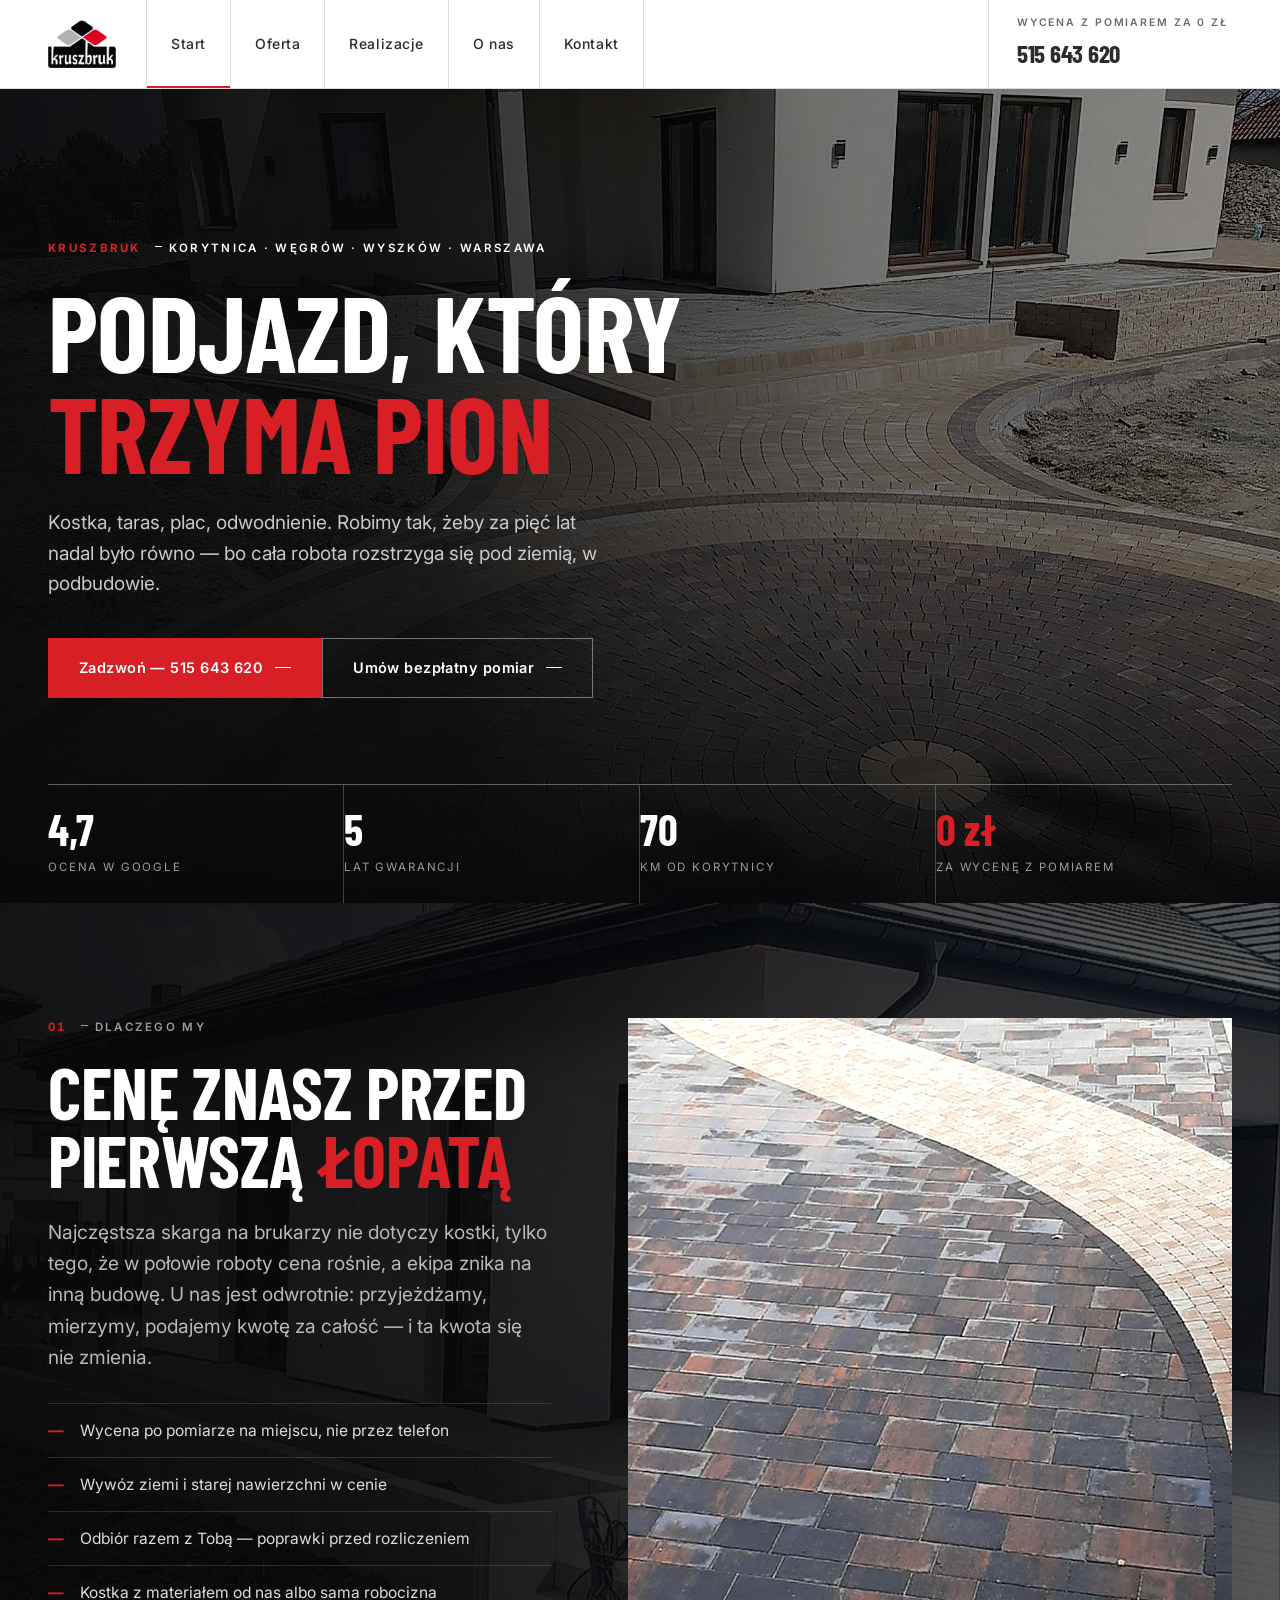
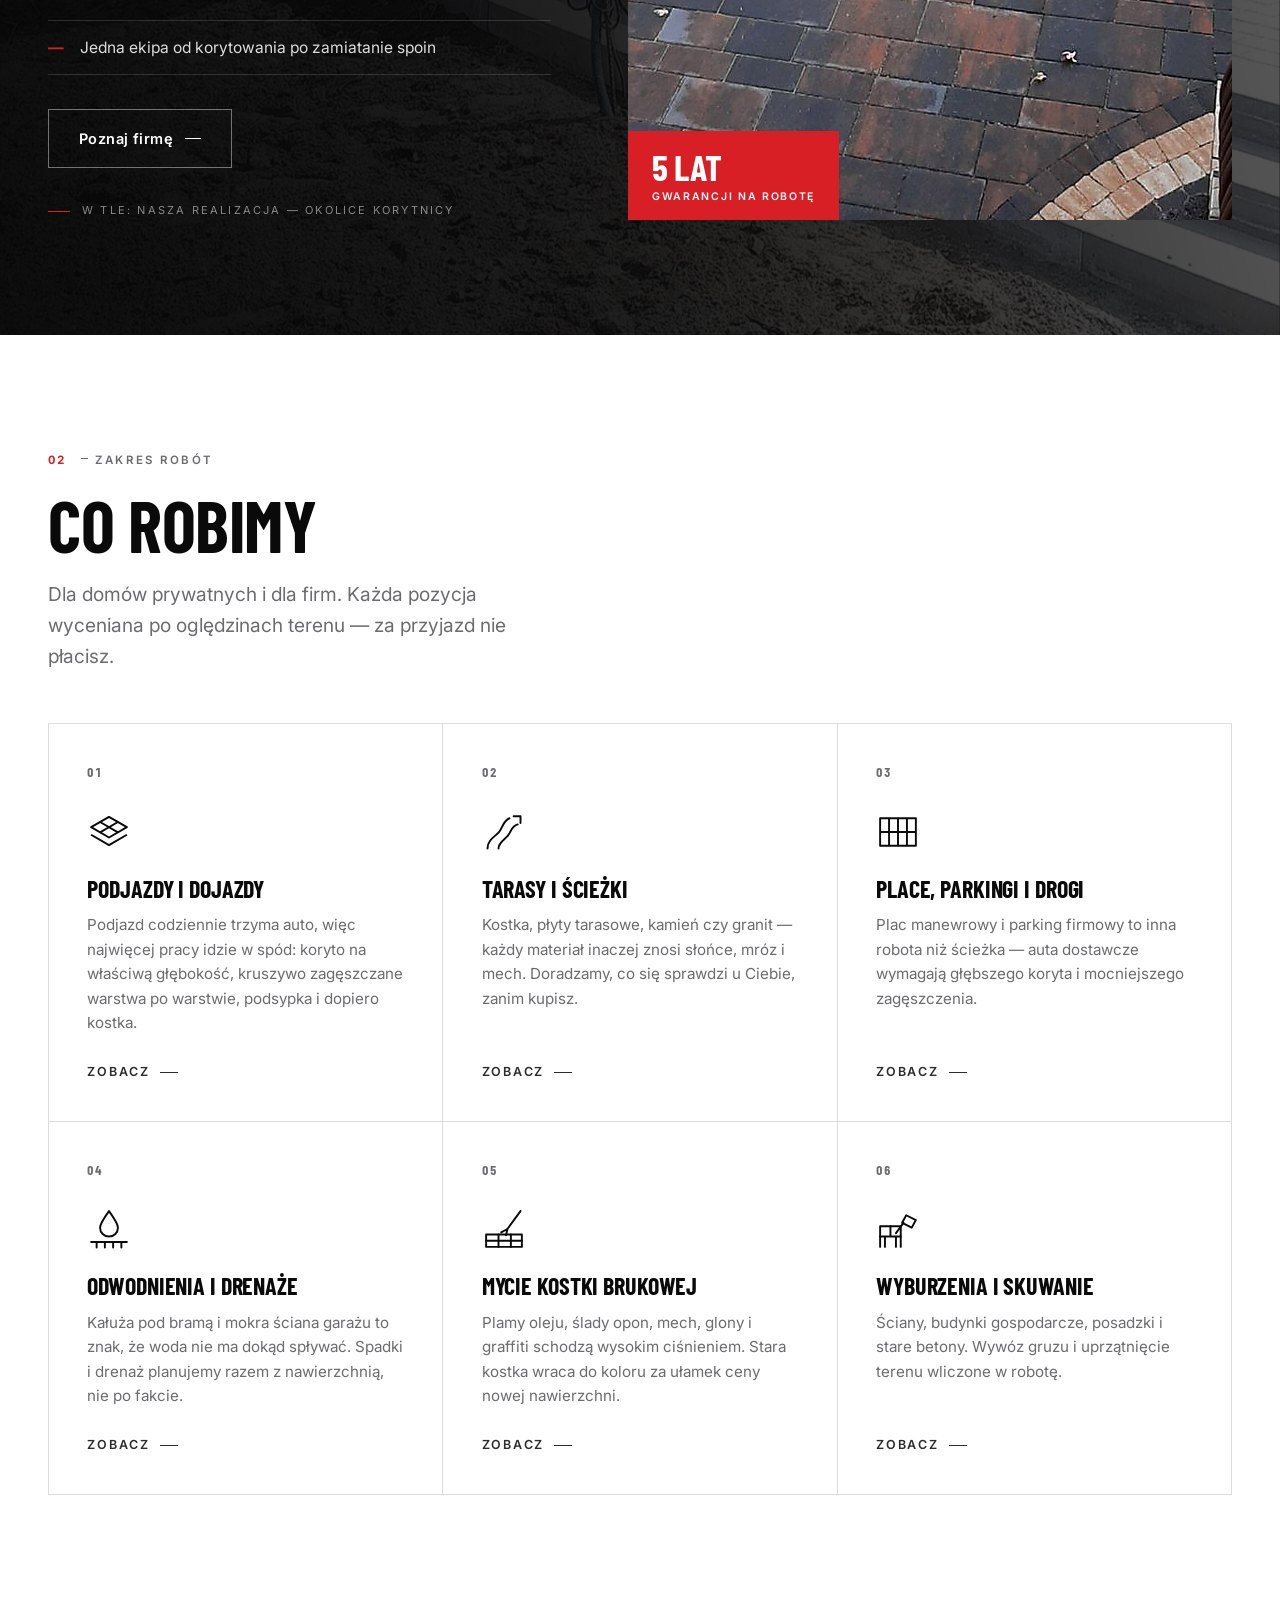
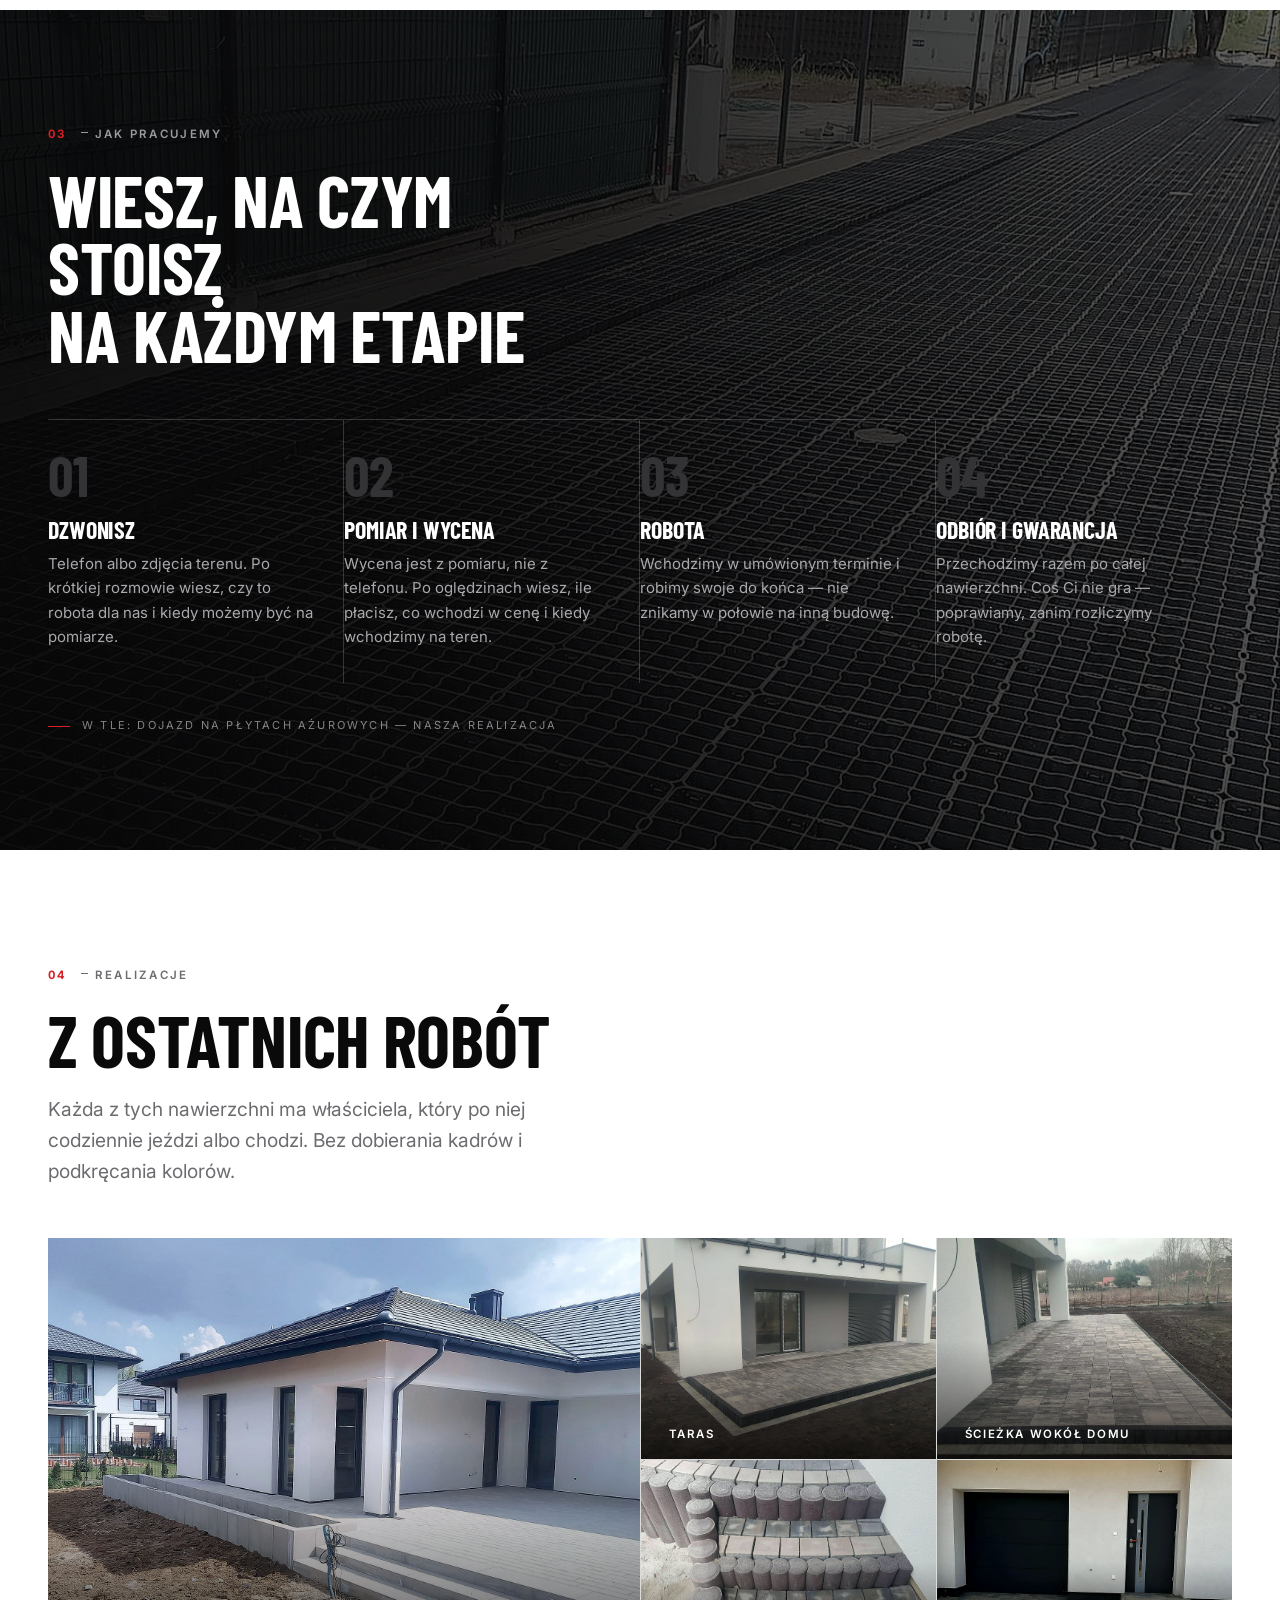
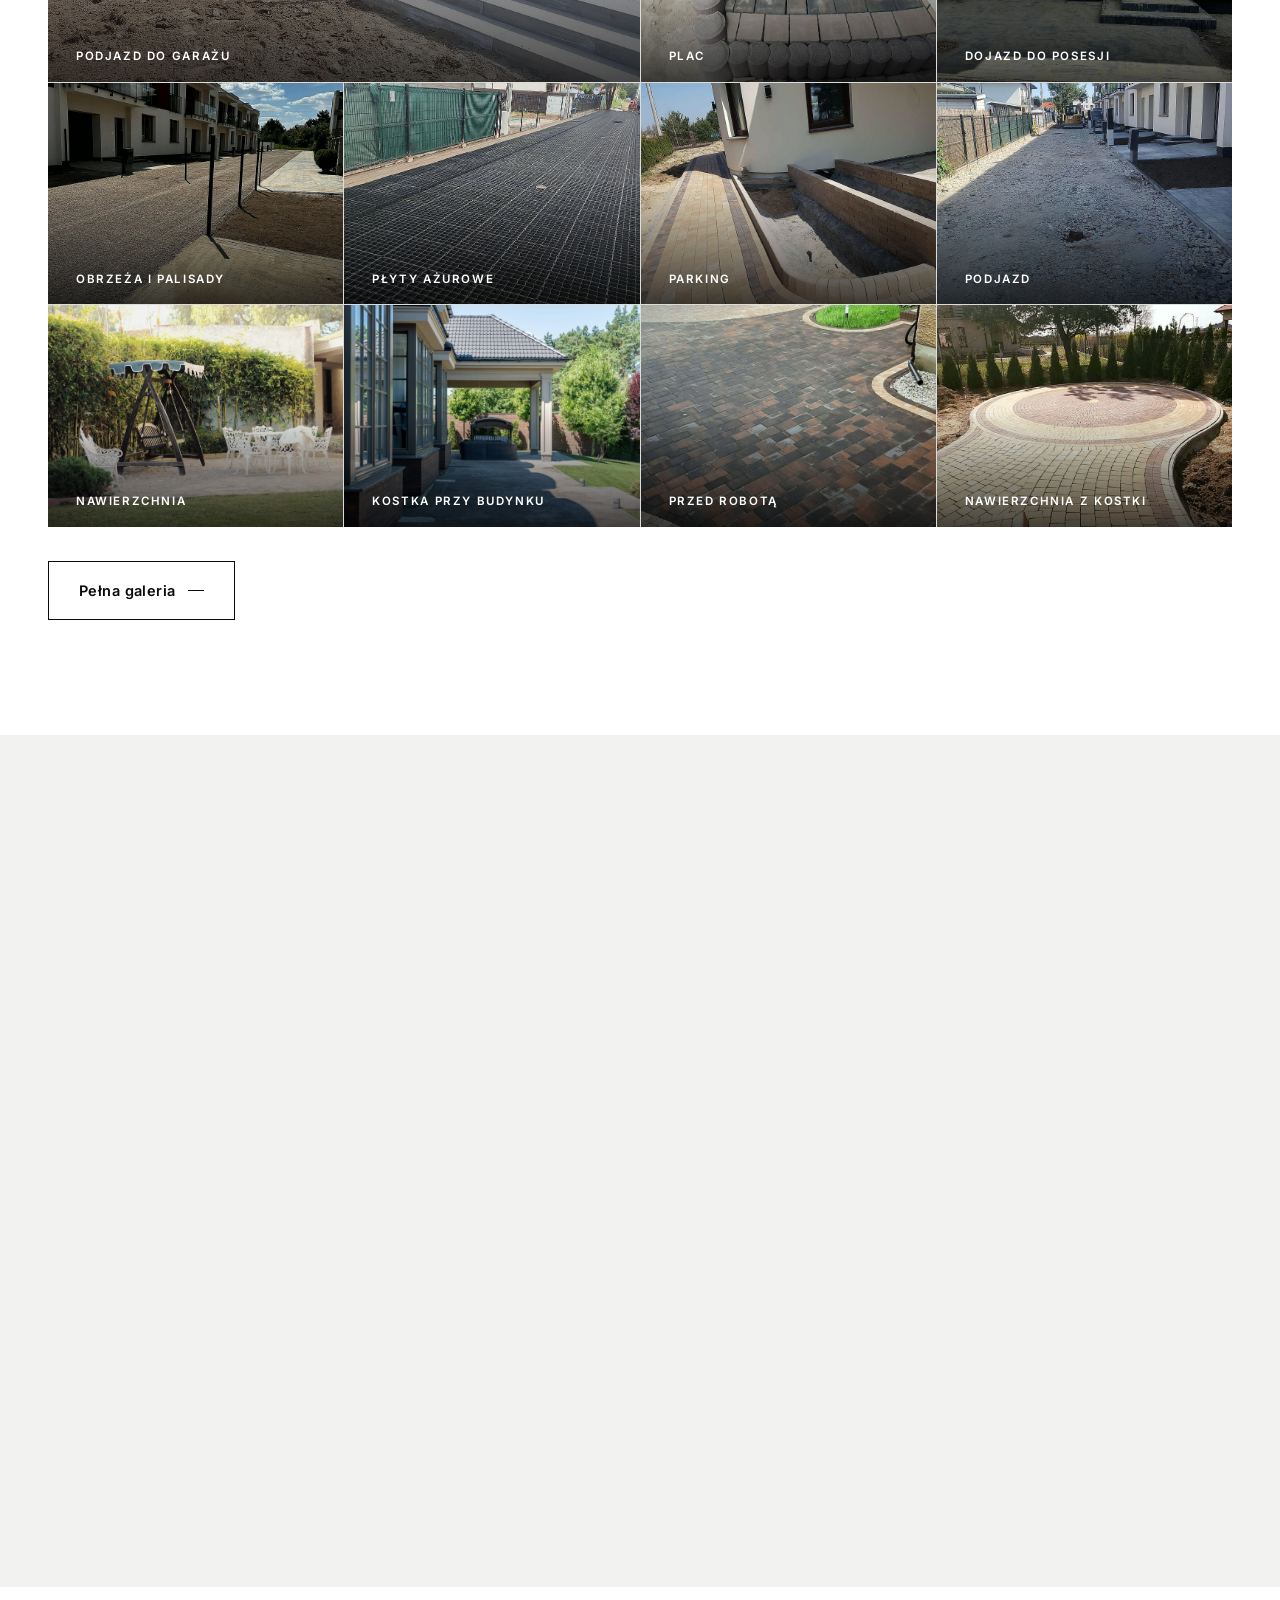
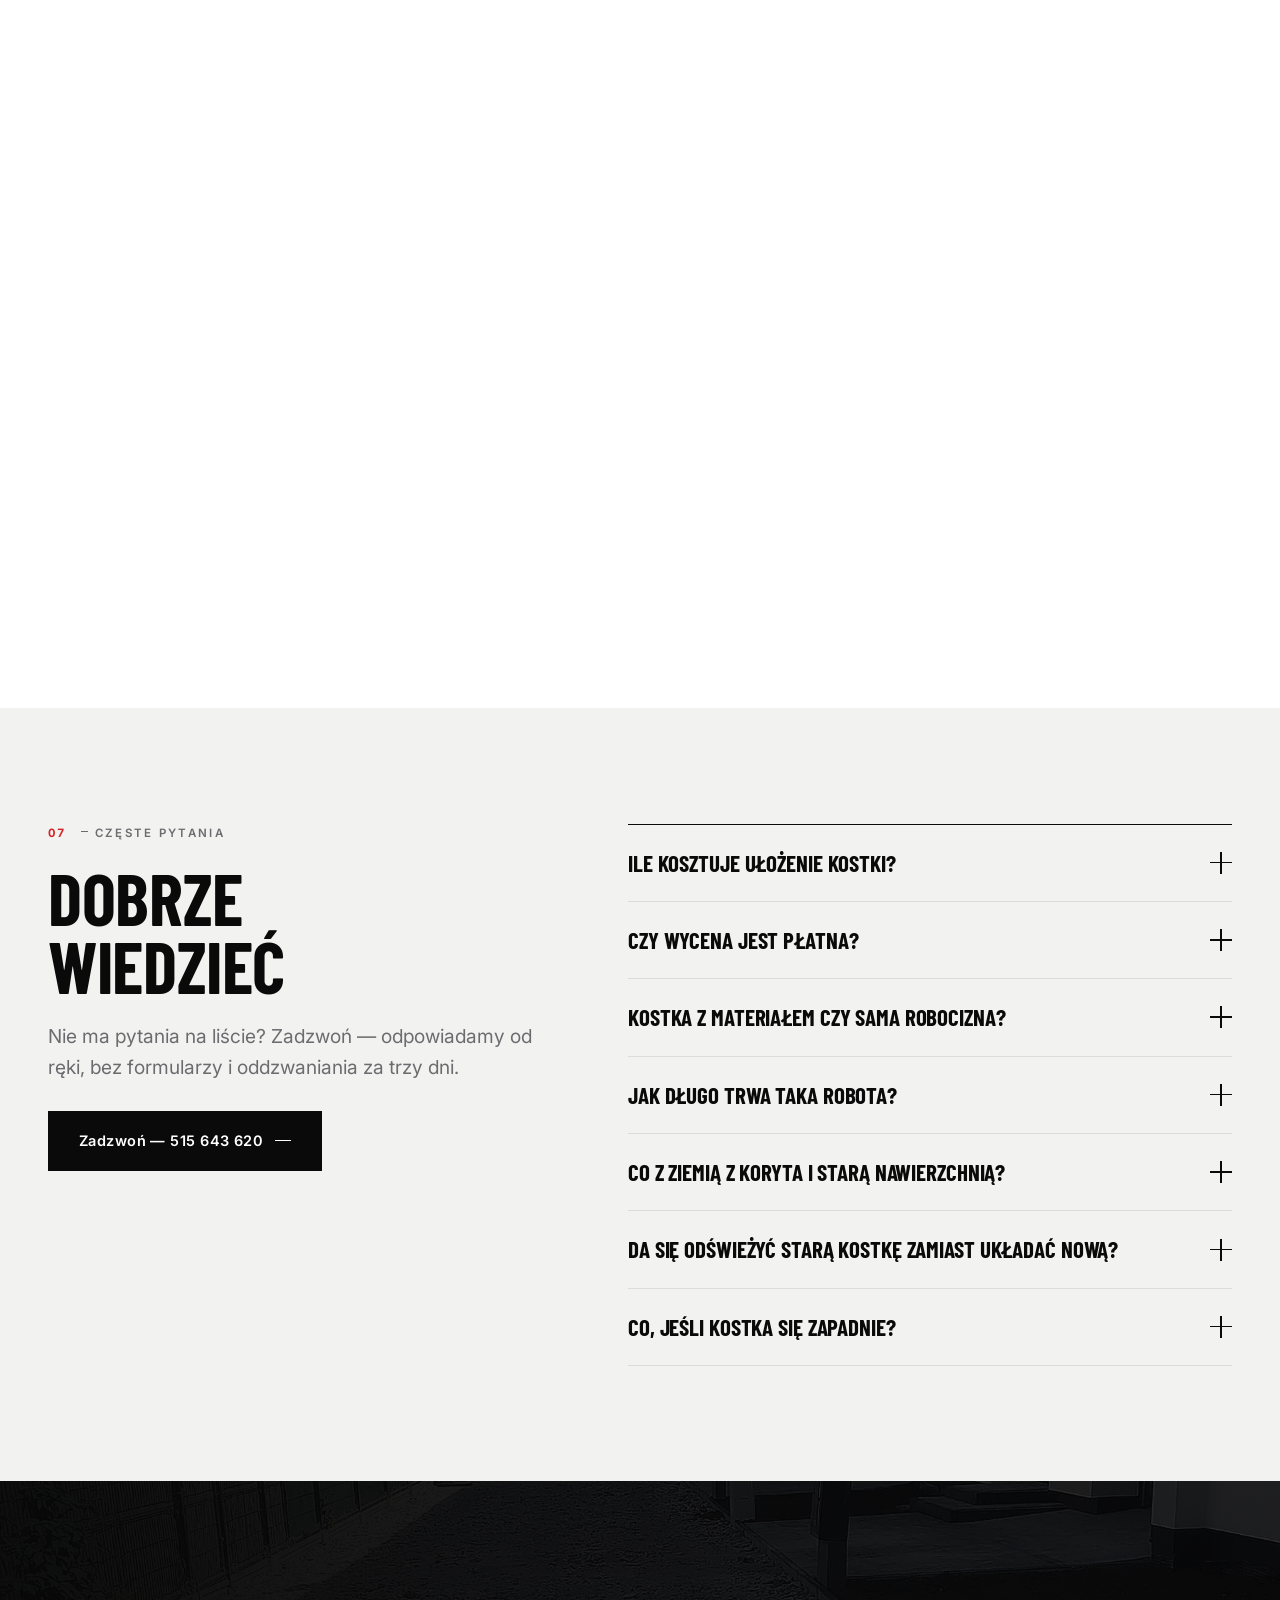
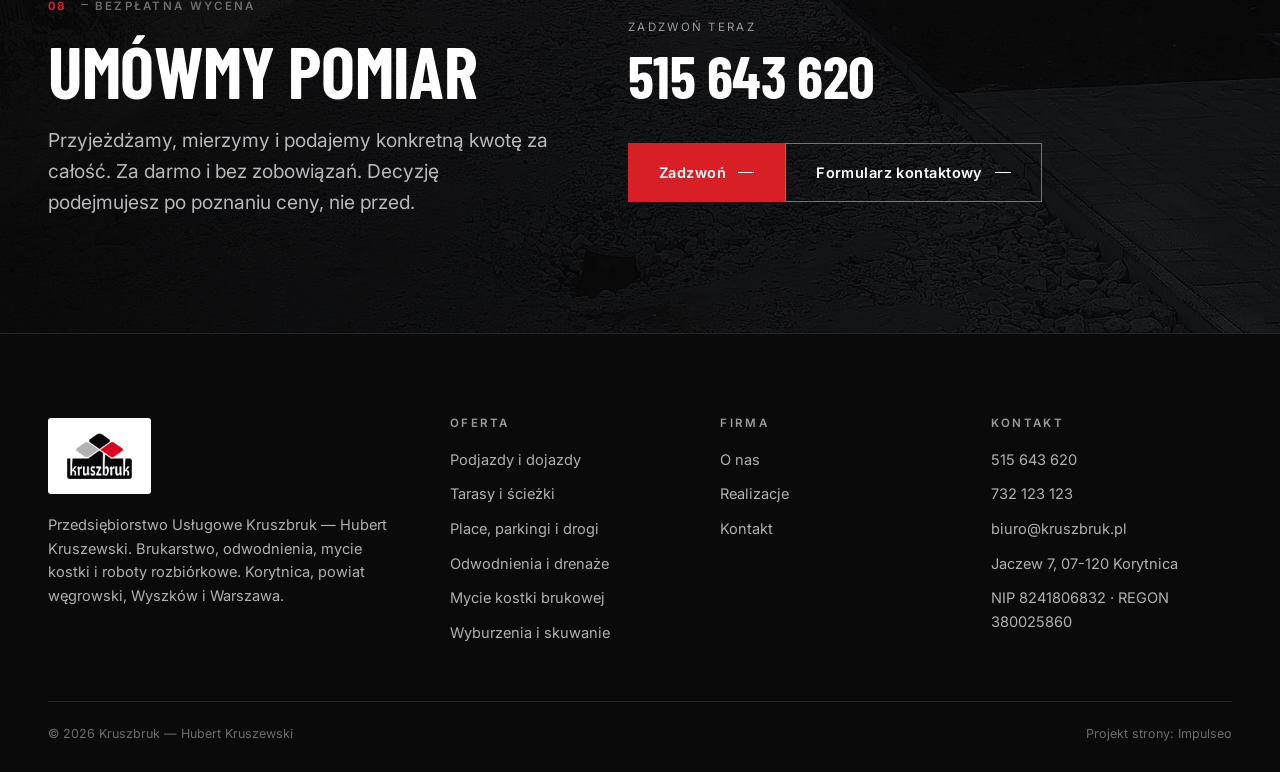
==== commit acdff1a2: "Logo Kruszbruk w naglowku, stopce i zaslonie wejscia zamiast odrysowanego znaku Logo klienta wyciete" ====
--- a/v2/index.html
+++ b/v2/index.html
@@ -14,7 +14,7 @@
 <meta property="og:description" content="Kruszbruk — Hubert Kruszewski. Kostka brukowa, podjazdy, tarasy, parkingi, odwodnienia, mycie kostki. Korytnica, Węgrów, Wyszków, Warszawa. Bezpłatna wycena z pomiarem.">
 <meta property="og:image" content="img/og.jpg">
 <script type="application/ld+json">{"@context":"https://schema.org","@type":"LocalBusiness","name":"Kruszbruk Kruszewski Hubert","telephone":"+48515643620","email":"biuro@kruszbruk.pl","address":{"@type":"PostalAddress","streetAddress":"Jaczew 7","postalCode":"07-120","addressLocality":"Korytnica","addressCountry":"PL"},"aggregateRating":{"@type":"AggregateRating","ratingValue":"4.7","reviewCount":"3"},"areaServed":"Korytnica, Węgrów, Wyszków, Warszawa"}</script>
-<link rel="icon" href="img/logo.jpg">
+<link rel="icon" href="img/favicon.png">
 <link rel="preconnect" href="https://fonts.googleapis.com">
 <link rel="preconnect" href="https://fonts.gstatic.com" crossorigin>
 <link href="https://fonts.googleapis.com/css2?family=Barlow+Condensed:wght@600;700&family=Inter:wght@400;500;600;700&display=swap" rel="stylesheet">
@@ -57,15 +57,14 @@
 </svg>
 
 <div id="intro" aria-hidden="true">
-  <div class="znak"><svg class="m3" viewBox="0 0 48 40"><use href="#romby"/></svg></div>
-  <div class="im">Krusz<span>bruk</span></div>
+  <div class="znak"><img src="img/logo.png" alt="Kruszbruk"></div>
   <div class="sub">Brukarstwo &middot; Korytnica</div>
   <div class="bar"></div>
 </div>
 
 <header class="nav">
   <div class="wrap nav-in">
-    <a href="index.html" class="brand"><svg class="m3" viewBox="0 0 48 40" aria-hidden="true"><use href="#romby"/></svg><span>Krusz<em>bruk</em></span></a>
+    <a href="index.html" class="brand"><img src="img/logo.png" class="logo" alt="Kruszbruk — Hubert Kruszewski, brukarstwo Korytnica"></a>
     <ul class="menu" id="menu">
       <li><a href="index.html" aria-current="page">Start</a></li>
       <li><a href="podjazdy-i-dojazdy.html">Oferta</a>
@@ -309,7 +308,7 @@
   <div class="wrap">
     <div class="fgrid">
       <div>
-        <a href="index.html" class="brand"><svg class="m3" viewBox="0 0 48 40" aria-hidden="true"><use href="#romby"/></svg><span>Krusz<em>bruk</em></span></a>
+        <a href="index.html" class="brand"><span class="logo-tile"><img src="img/logo.png" alt="Kruszbruk — Hubert Kruszewski"></span></a>
         <p style="margin-top:20px">Przedsiębiorstwo Usługowe Kruszbruk — Hubert Kruszewski. Brukarstwo, odwodnienia, mycie kostki i roboty rozbiórkowe. Korytnica, powiat węgrowski, Wyszków i Warszawa.</p>
       </div>
       <div><h4>Oferta</h4><ul><li><a href="podjazdy-i-dojazdy.html">Podjazdy i dojazdy</a></li><li><a href="tarasy-i-sciezki.html">Tarasy i ścieżki</a></li><li><a href="place-parkingi-drogi.html">Place, parkingi i drogi</a></li><li><a href="odwodnienia-i-drenaze.html">Odwodnienia i drenaże</a></li><li><a href="mycie-kostki-brukowej.html">Mycie kostki brukowej</a></li><li><a href="wyburzenia-i-skuwanie.html">Wyburzenia i skuwanie</a></li></ul></div>
--- a/v2/assets/style.css
+++ b/v2/assets/style.css
@@ -60,9 +60,11 @@
 
 /* ---------- ZASŁONA WEJŚCIA ---------- */
 #intro{display:none}
-.intro-on #intro{display:grid;place-items:center;position:fixed;inset:0;z-index:300;background:var(--ink);
+.intro-on #intro{display:grid;justify-items:center;align-content:center;gap:24px;grid-auto-rows:min-content;position:fixed;inset:0;z-index:300;background:var(--ink);
   transition:opacity .7s ease,transform .7s ease}
-.intro-on #intro .znak .m3{width:clamp(64px,10vw,104px);height:auto;animation:im-in .7s cubic-bezier(.2,.8,.25,1) both}
+.intro-on #intro .znak{background:#fff;padding:26px 32px;border-radius:4px;
+  animation:im-in .7s cubic-bezier(.2,.8,.25,1) both}
+.intro-on #intro .znak img{width:clamp(190px,26vw,300px);height:auto;display:block}
 .intro-on #intro .im{font-family:'Barlow Condensed',sans-serif;font-weight:700;text-transform:uppercase;
   font-size:clamp(34px,7vw,74px);letter-spacing:-.01em;color:#fff;line-height:1;margin-top:20px;
   animation:im-in .8s .08s cubic-bezier(.2,.8,.25,1) both}
@@ -84,6 +86,7 @@
   font-weight:700;text-transform:uppercase;letter-spacing:-.01em;line-height:1;padding:20px 30px 20px 0;
   border-right:1px solid var(--hair)}
 .brand em{font-style:normal;color:var(--red)}
+.brand .logo{height:48px;width:auto;display:block}
 .menu{display:flex;align-items:stretch;margin-right:auto}
 .menu > li{position:relative;display:flex;align-items:center;border-right:1px solid var(--hair)}
 .menu > li > a{padding:0 24px;font-size:14px;font-weight:500;letter-spacing:.04em;position:relative;
@@ -319,6 +322,8 @@
 footer a:hover{color:#fff}
 footer .brand{color:#fff;border-right:0;padding:0;font-size:26px}
 footer .brand em{color:var(--red)}
+footer .logo-tile{display:inline-block;background:#fff;padding:15px 19px;border-radius:3px}
+footer .logo-tile img{height:46px;width:auto;display:block}
 .fbot{padding-top:22px;display:flex;justify-content:space-between;flex-wrap:wrap;gap:10px;font-size:12.5px;color:#6c6c70}
 
 /* ---------- PASEK MOBILNY ---------- */
@@ -374,6 +379,8 @@
   .map{min-height:320px}
 }
 @media(max-width:620px){
+  .brand .logo{height:38px}
+  footer .logo-tile img{height:40px}
   .uslugi{grid-template-columns:1fr}
   .gal{grid-template-columns:1fr}
   .gi.big{grid-column:span 1}
